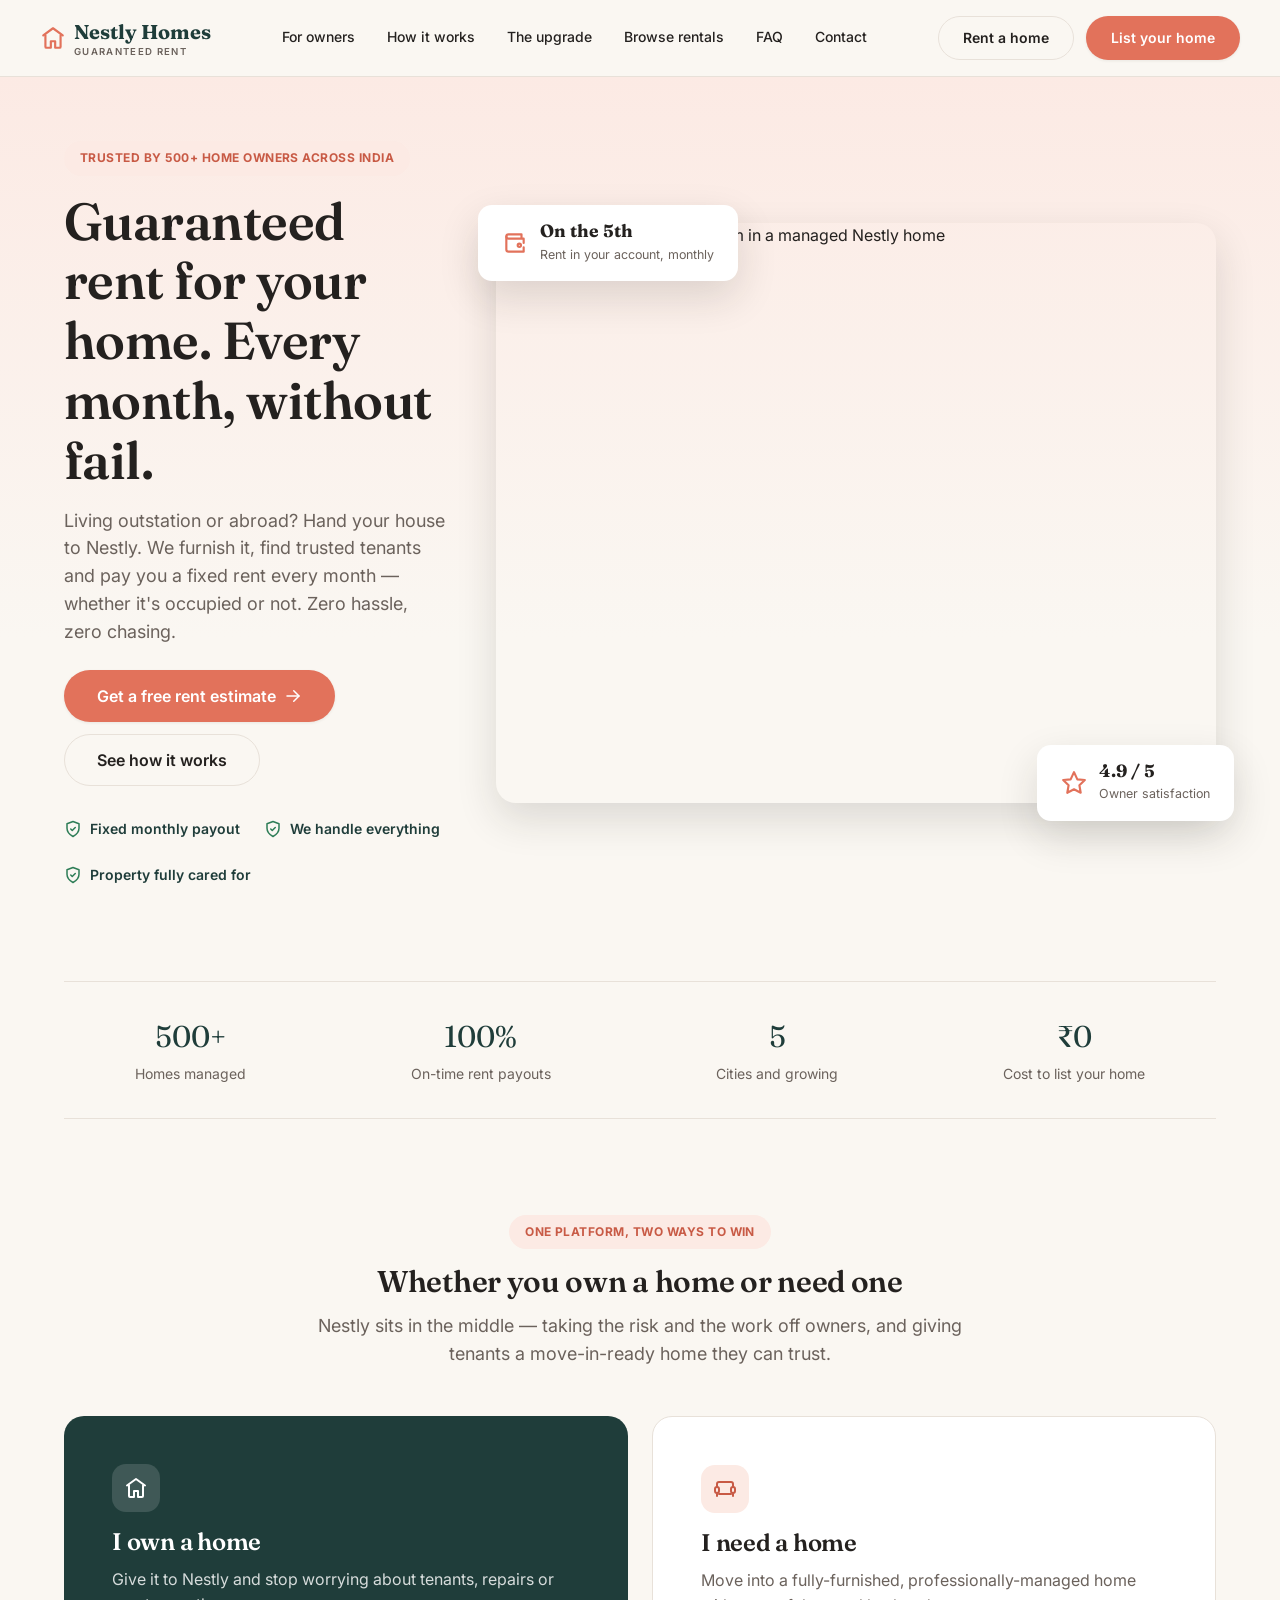
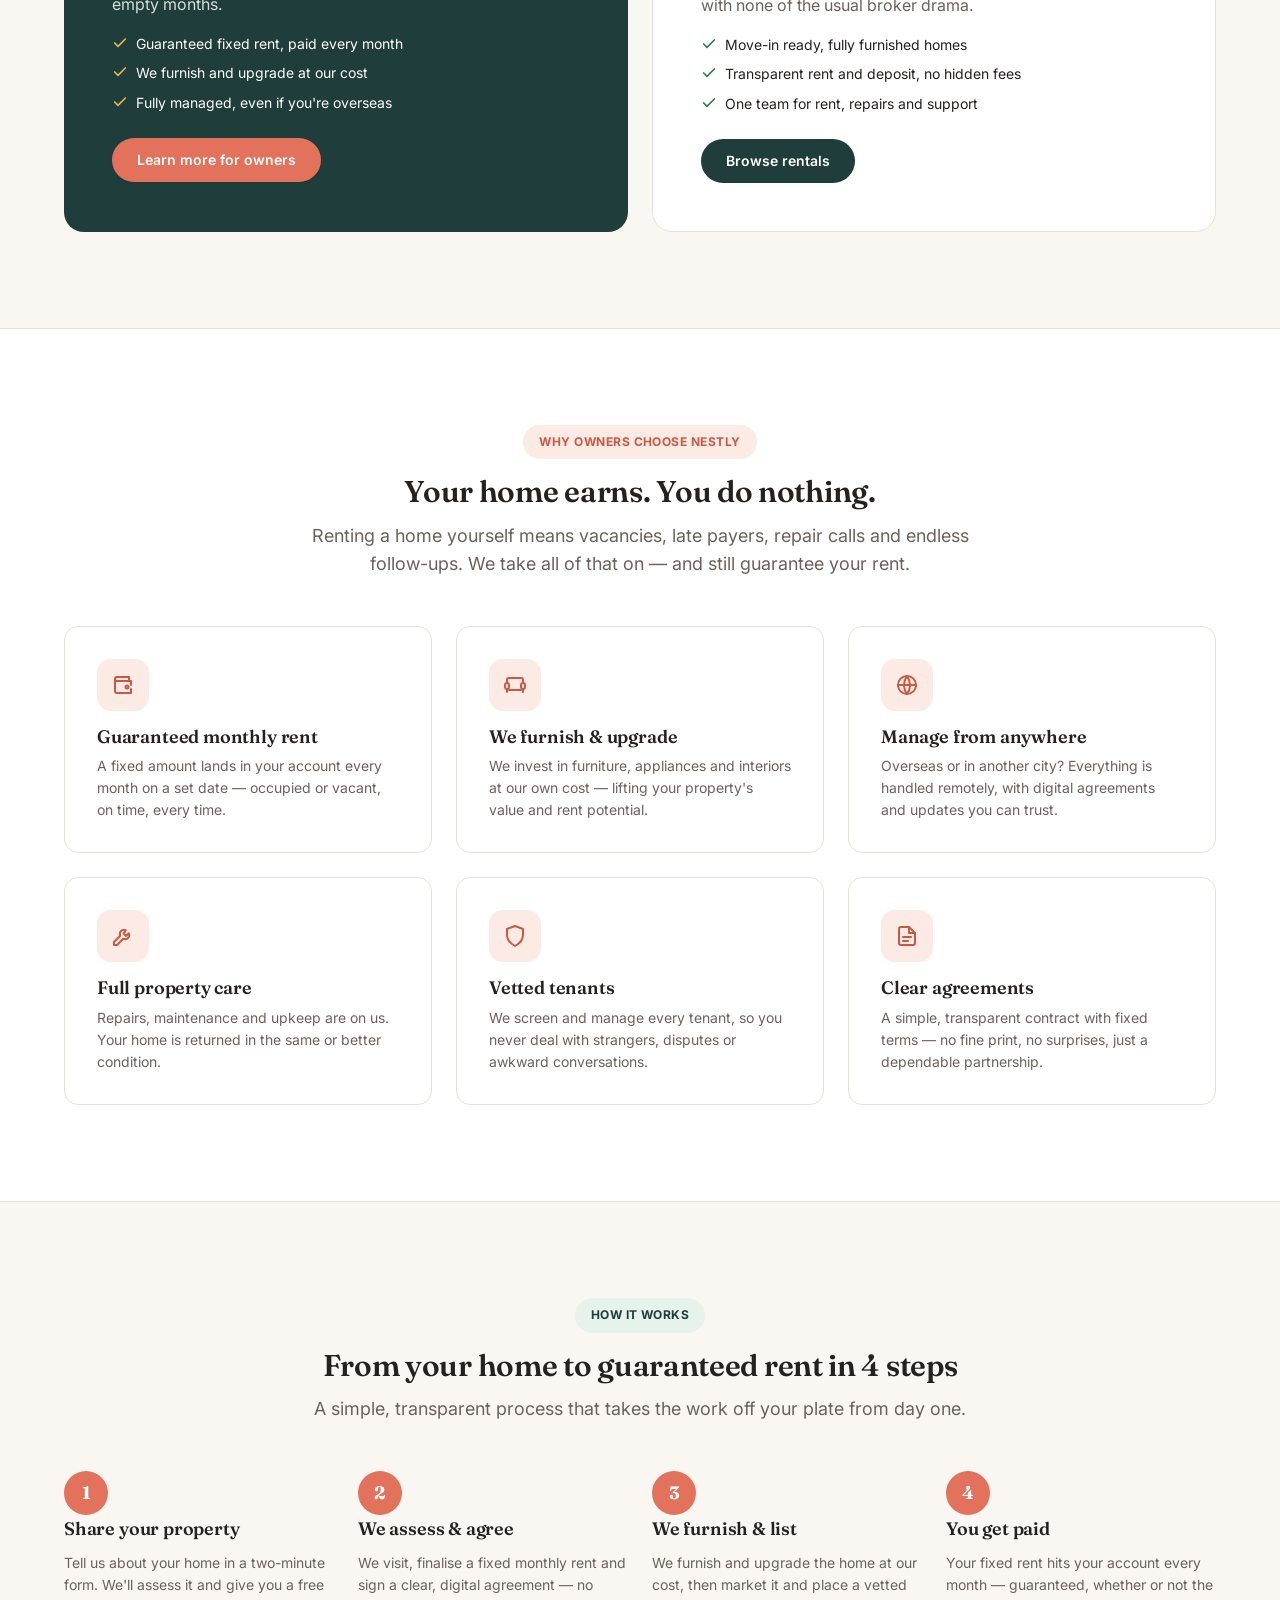
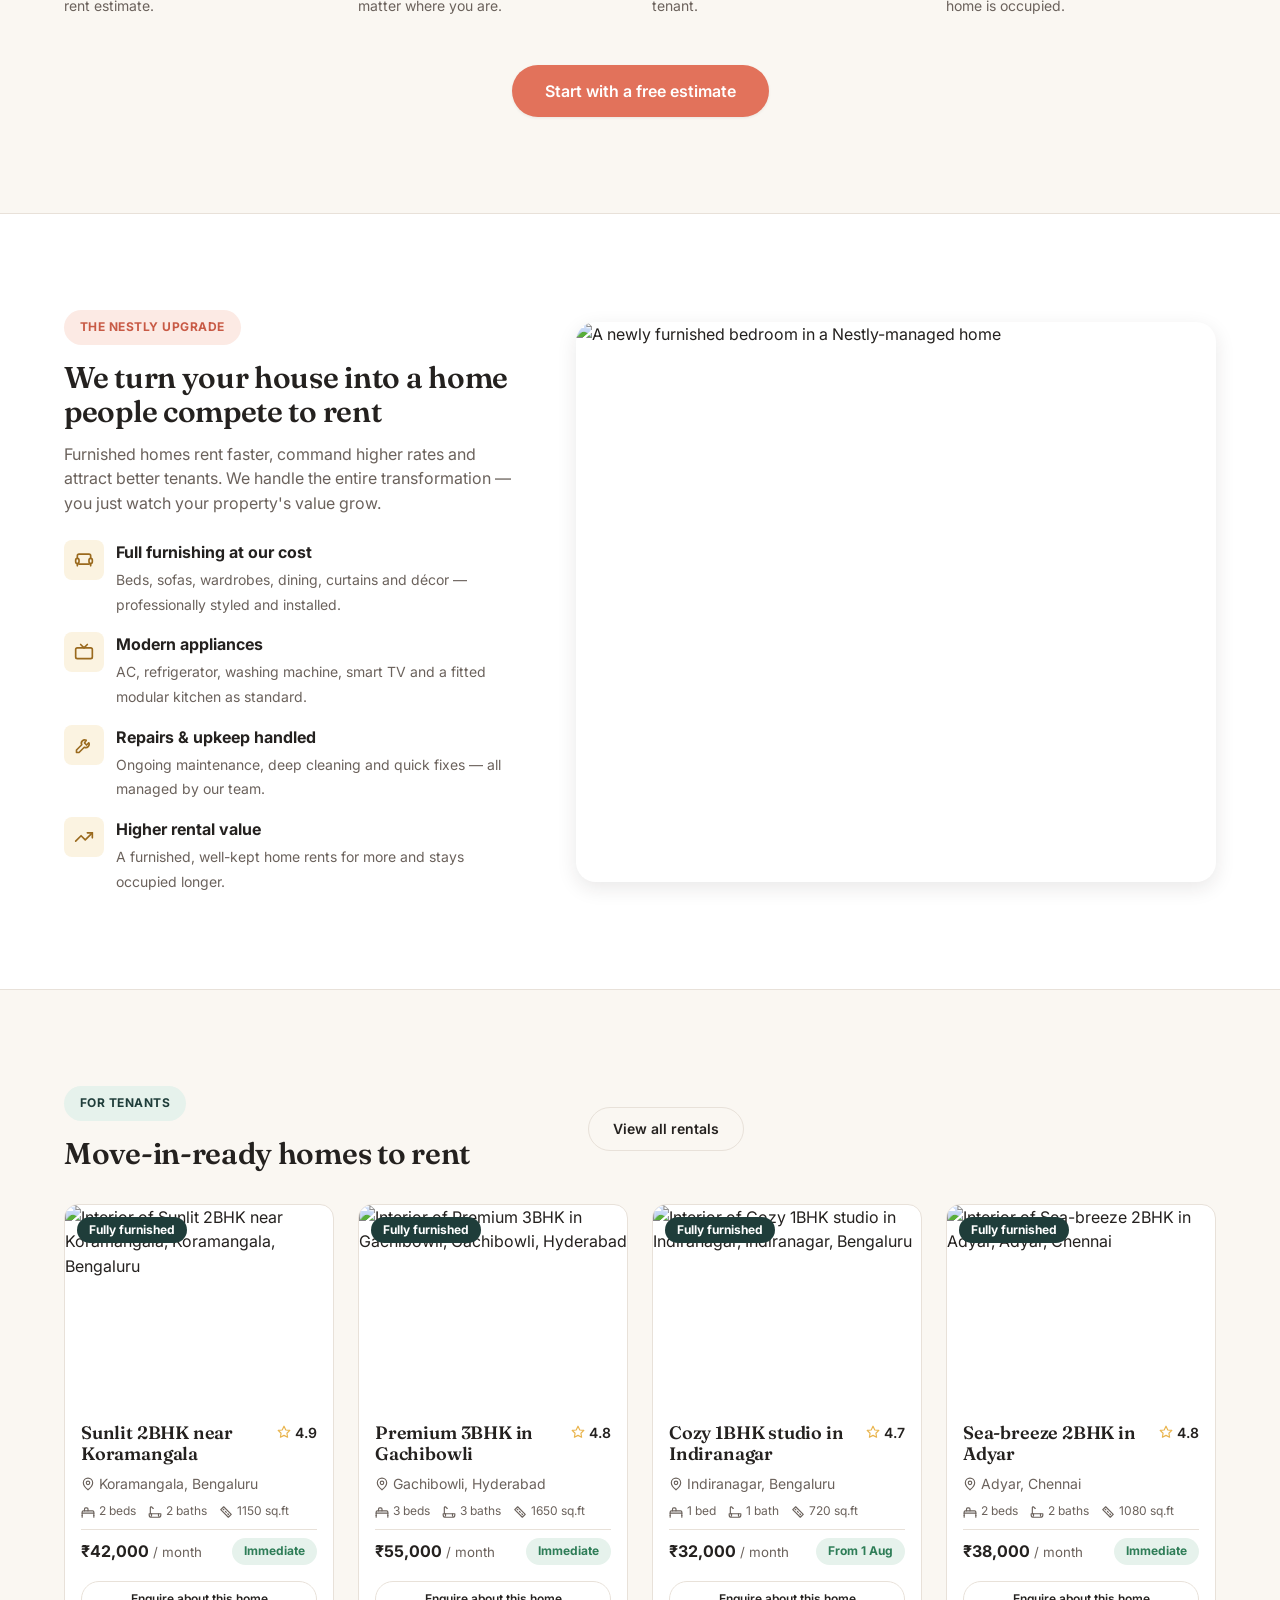
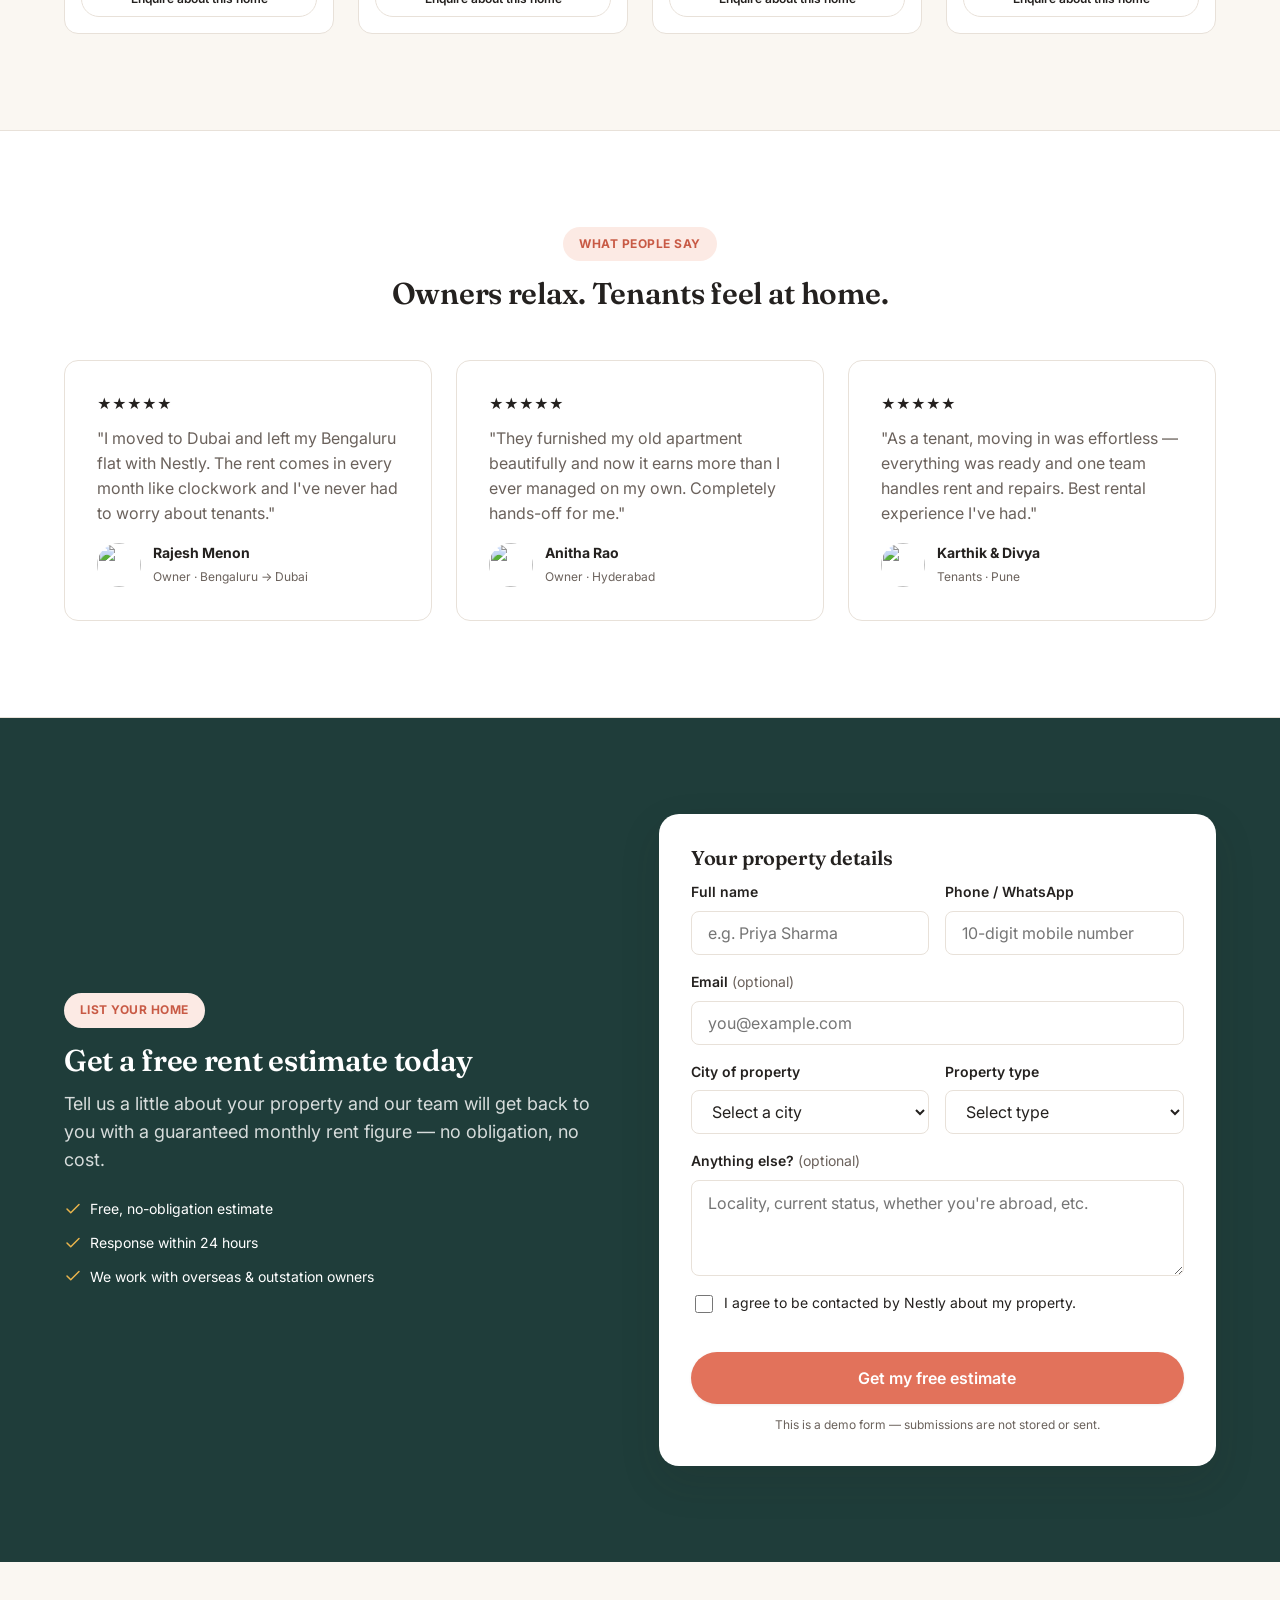
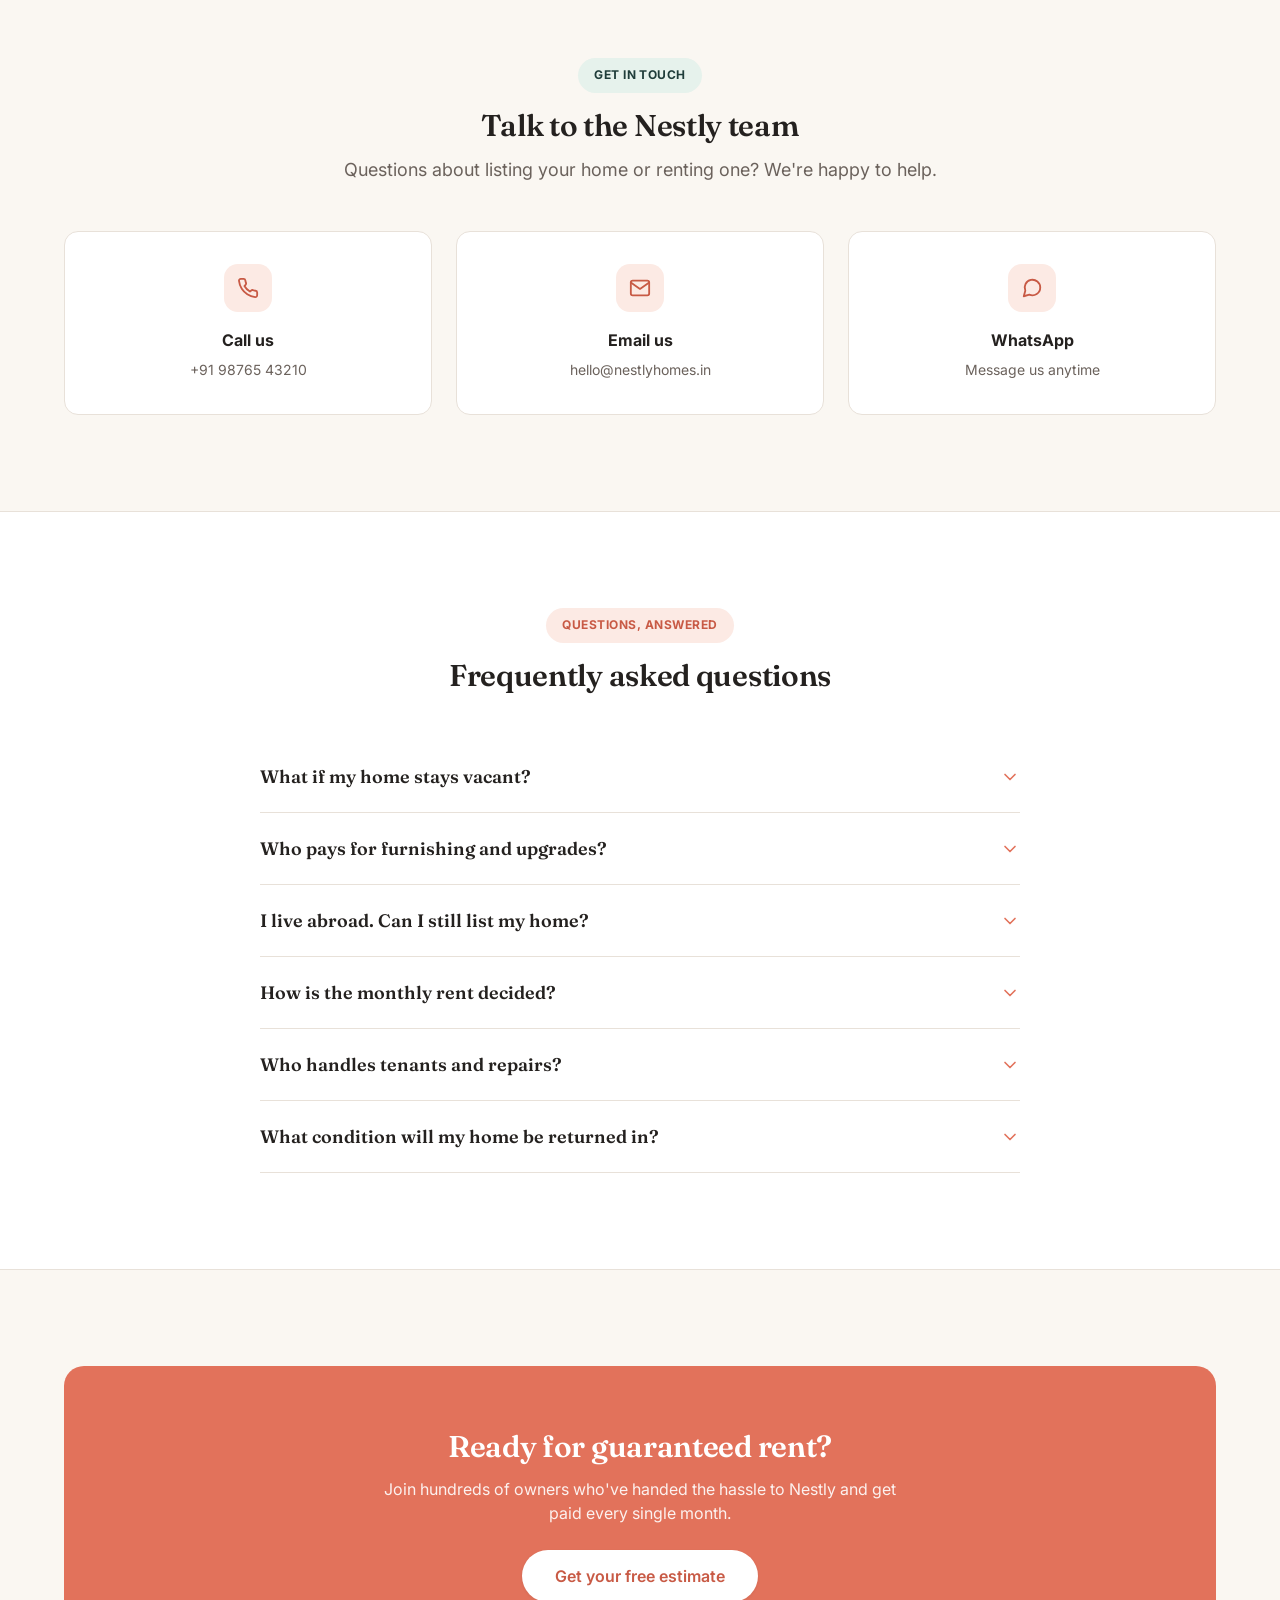
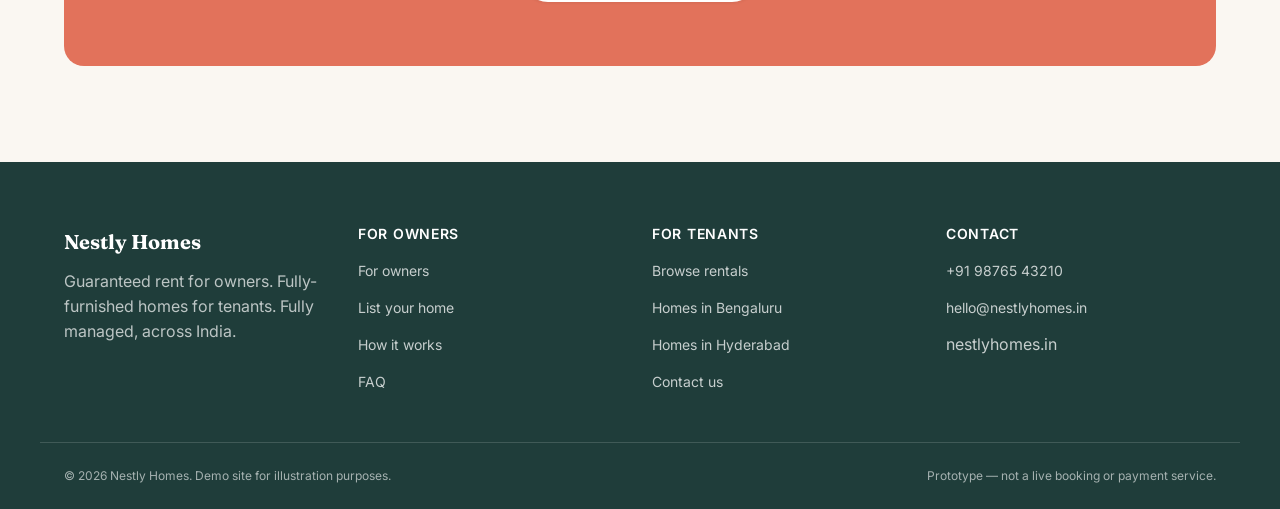
==== index.html @ 3b859e08 "Nestly Homes: owners landing, dedicated owner page, furnished rentals" ====
<!DOCTYPE html>
<html lang="en">
<head>
<meta charset="UTF-8">
<meta name="viewport" content="width=device-width, initial-scale=1.0">
<title>Nestly Homes — Guaranteed rent for your home, every month</title>
<meta name="description" content="Give your home to Nestly and receive guaranteed rent every month — even from abroad. We furnish, maintain and rent it to trusted tenants. Fully-managed home rentals across India.">
<link rel="preconnect" href="https://fonts.googleapis.com">
<link rel="preconnect" href="https://fonts.gstatic.com" crossorigin>
<link href="https://fonts.googleapis.com/css2?family=Fraunces:wght@500;600;700&family=Inter:wght@400;500;600;700&display=swap" rel="stylesheet">
<style>
/* ===========================================================
   Nestly Homes — Design System
   Managed home rentals: guaranteed rent for owners,
   fully-furnished homes for tenants.
   Fraunces (serif, warm/editorial) headings, Inter for UI.
=========================================================== */

:root {
  --color-primary: #E2725B;
  --color-primary-dark: #C85A45;
  --color-primary-light: #F4A98C;
  --color-primary-tint: #FCEAE4;
  --color-secondary: #1F3D3A;
  --color-secondary-light: #33605B;
  --color-accent: #E9B44C;
  --color-accent-tint: #FBF3E1;
  --color-bg: #FAF7F2;
  --color-surface: #FFFFFF;
  --color-text: #24211F;
  --color-text-muted: #6B625C;
  --color-border: #E8E1D9;
  --color-success: #2E7D57;
  --color-success-tint: #E6F2EC;
  --color-danger: #C1442E;
  --color-danger-tint: #FBEAE6;

  --font-heading: "Fraunces", Georgia, serif;
  --font-body: "Inter", -apple-system, BlinkMacSystemFont, "Segoe UI", sans-serif;
  --text-xs: 0.75rem;
  --text-sm: 0.875rem;
  --text-base: 1rem;
  --text-lg: 1.125rem;
  --text-xl: 1.25rem;
  --text-2xl: 1.5rem;
  --text-3xl: 1.875rem;
  --text-4xl: 2.5rem;
  --text-5xl: 3.25rem;

  --space-1: 4px;
  --space-2: 8px;
  --space-3: 12px;
  --space-4: 16px;
  --space-5: 24px;
  --space-6: 32px;
  --space-7: 48px;
  --space-8: 64px;
  --space-9: 96px;

  --radius-sm: 8px;
  --radius-md: 14px;
  --radius-lg: 20px;
  --radius-full: 999px;
  --shadow-sm: 0 1px 3px rgba(36, 33, 31, 0.08);
  --shadow-md: 0 6px 20px rgba(36, 33, 31, 0.10);
  --shadow-lg: 0 16px 40px rgba(36, 33, 31, 0.14);

  --ease: cubic-bezier(0.4, 0, 0.2, 1);
  --dur-fast: 150ms;
  --dur-base: 220ms;
}

@media (prefers-reduced-motion: reduce) {
  *, *::before, *::after {
    animation-duration: 0.001ms !important;
    animation-iteration-count: 1 !important;
    transition-duration: 0.001ms !important;
    scroll-behavior: auto !important;
  }
}

* { box-sizing: border-box; }
html { scroll-behavior: smooth; }
body {
  margin: 0;
  font-family: var(--font-body);
  font-size: var(--text-base);
  line-height: 1.55;
  color: var(--color-text);
  background: var(--color-bg);
  -webkit-font-smoothing: antialiased;
}
img { max-width: 100%; display: block; }
a { color: inherit; text-decoration: none; }
h1, h2, h3, h4 {
  font-family: var(--font-heading);
  font-weight: 600;
  line-height: 1.15;
  margin: 0 0 var(--space-3);
  color: var(--color-text);
  letter-spacing: -0.01em;
}
h1 { font-size: var(--text-5xl); }
h2 { font-size: var(--text-3xl); }
h3 { font-size: var(--text-2xl); }
p { margin: 0 0 var(--space-4); color: var(--color-text-muted); }

a:focus-visible, button:focus-visible, input:focus-visible,
select:focus-visible, textarea:focus-visible, [tabindex]:focus-visible {
  outline: 3px solid var(--color-primary);
  outline-offset: 2px;
  border-radius: var(--radius-sm);
}

.container { max-width: 1200px; margin: 0 auto; padding: 0 var(--space-5); }
.container-narrow { max-width: 760px; margin: 0 auto; padding: 0 var(--space-5); }

.skip-link {
  position: absolute; left: -9999px; top: 0;
  background: var(--color-secondary); color: #fff;
  padding: var(--space-2) var(--space-4); z-index: 100;
  border-radius: 0 0 var(--radius-sm) 0;
}
.skip-link:focus { left: 0; }

/* ---------- Navigation ---------- */
.site-header {
  position: sticky; top: 0; z-index: 50;
  background: rgba(250, 247, 242, 0.92);
  backdrop-filter: blur(8px);
  border-bottom: 1px solid var(--color-border);
}
.nav { display: flex; align-items: center; justify-content: space-between; padding: var(--space-4) 0; }
.brand {
  display: flex; align-items: center; gap: var(--space-2);
  font-family: var(--font-heading); font-size: var(--text-xl); font-weight: 700;
  color: var(--color-secondary);
}
.brand svg { color: var(--color-primary); }
.brand small { font-family: var(--font-body); font-size: 0.6rem; font-weight: 600; letter-spacing: 0.14em; text-transform: uppercase; color: var(--color-text-muted); display: block; margin-top: -2px; }
.nav-links { display: flex; gap: var(--space-6); list-style: none; margin: 0; padding: 0; }
.nav-links a {
  font-size: var(--text-sm); font-weight: 500; color: var(--color-text);
  padding: var(--space-2) 0; border-bottom: 2px solid transparent;
  transition: color var(--dur-base) var(--ease), border-color var(--dur-base) var(--ease);
  min-height: 44px; display: flex; align-items: center;
}
.nav-links a:hover, .nav-links a[aria-current="page"] { color: var(--color-primary-dark); border-color: var(--color-primary); }
.nav-actions { display: flex; align-items: center; gap: var(--space-3); }
.nav-toggle { display: none; background: none; border: 1px solid var(--color-border); border-radius: var(--radius-sm); padding: var(--space-2); min-width: 44px; min-height: 44px; align-items: center; justify-content: center; }

/* ---------- Buttons ---------- */
.btn {
  display: inline-flex; align-items: center; justify-content: center; gap: var(--space-2);
  font-family: var(--font-body); font-weight: 600; font-size: var(--text-sm);
  min-height: 44px; padding: 0 var(--space-5);
  border-radius: var(--radius-full); border: 1px solid transparent; cursor: pointer;
  transition: transform var(--dur-fast) var(--ease), background var(--dur-base) var(--ease), box-shadow var(--dur-base) var(--ease), border-color var(--dur-base) var(--ease);
  white-space: nowrap;
}
.btn:active { transform: scale(0.98); }
.btn-primary { background: var(--color-primary); color: #fff; box-shadow: var(--shadow-sm); }
.btn-primary:hover { background: var(--color-primary-dark); box-shadow: var(--shadow-md); }
.btn-secondary { background: var(--color-secondary); color: #fff; }
.btn-secondary:hover { background: var(--color-secondary-light); }
.btn-outline { background: transparent; color: var(--color-text); border-color: var(--color-border); }
.btn-outline:hover { border-color: var(--color-primary); color: var(--color-primary-dark); }
.btn-ghost { background: transparent; color: var(--color-text); }
.btn-ghost:hover { background: var(--color-primary-tint); }
.btn-block { width: 100%; }
.btn-sm { min-height: 36px; padding: 0 var(--space-4); font-size: var(--text-xs); }
.btn-lg { min-height: 52px; padding: 0 var(--space-6); font-size: var(--text-base); }
.btn[disabled] { opacity: 0.5; cursor: not-allowed; }
.icon-btn {
  display: inline-flex; align-items: center; justify-content: center;
  min-width: 44px; min-height: 44px; border-radius: var(--radius-full);
  border: 1px solid var(--color-border); background: var(--color-surface); cursor: pointer;
  transition: border-color var(--dur-base) var(--ease), color var(--dur-base) var(--ease);
}
.icon-btn:hover { border-color: var(--color-primary); color: var(--color-primary-dark); }

/* ---------- Sections ---------- */
section { padding: var(--space-9) 0; }
.section-tight { padding: var(--space-7) 0; }
.section-surface { background: var(--color-surface); border-top: 1px solid var(--color-border); border-bottom: 1px solid var(--color-border); }
.eyebrow {
  display: inline-flex; align-items: center; gap: var(--space-2);
  font-size: var(--text-xs); font-weight: 700; letter-spacing: 0.04em; text-transform: uppercase;
  color: var(--color-primary-dark); background: var(--color-primary-tint);
  padding: var(--space-2) var(--space-4); border-radius: var(--radius-full); margin-bottom: var(--space-4);
}
.eyebrow.teal { color: var(--color-secondary); background: var(--color-success-tint); }
.section-head { max-width: 680px; margin: 0 0 var(--space-7); }
.section-head.center { margin-left: auto; margin-right: auto; text-align: center; }
.section-head p { font-size: var(--text-lg); }
.grid { display: grid; gap: var(--space-5); }
.grid-2 { grid-template-columns: repeat(2, 1fr); }
.grid-3 { grid-template-columns: repeat(3, 1fr); }
.grid-4 { grid-template-columns: repeat(4, 1fr); }
.flex-between { display: flex; align-items: center; justify-content: space-between; gap: var(--space-4); flex-wrap: wrap; }

/* ---------- Cards ---------- */
.card {
  background: var(--color-surface); border-radius: var(--radius-md);
  border: 1px solid var(--color-border); overflow: hidden;
  transition: box-shadow var(--dur-base) var(--ease), transform var(--dur-base) var(--ease);
}
.card:hover { box-shadow: var(--shadow-md); }

/* Value proposition card */
.value-card { padding: var(--space-6); height: 100%; }
.value-card .v-icon {
  width: 52px; height: 52px; border-radius: var(--radius-md);
  background: var(--color-primary-tint); color: var(--color-primary-dark);
  display: flex; align-items: center; justify-content: center; margin-bottom: var(--space-4);
}
.value-card h3 { font-size: var(--text-lg); margin-bottom: var(--space-2); }
.value-card p { margin: 0; font-size: var(--text-sm); }

/* Property card */
.property-card { display: flex; flex-direction: column; position: relative; }
.property-card__media { position: relative; aspect-ratio: 4 / 3; overflow: hidden; }
.property-card__media img { width: 100%; height: 100%; object-fit: cover; transition: transform 400ms var(--ease); }
.property-card:hover .property-card__media img { transform: scale(1.04); }
.property-card__badge {
  position: absolute; top: var(--space-3); left: var(--space-3);
  background: var(--color-surface); font-size: var(--text-xs); font-weight: 700;
  padding: var(--space-1) var(--space-3); border-radius: var(--radius-full); color: var(--color-secondary);
}
.property-card__badge.furnished { background: var(--color-secondary); color: #fff; }
.property-card__body { padding: var(--space-4); flex: 1; display: flex; flex-direction: column; gap: var(--space-2); }
.property-card__top { display: flex; justify-content: space-between; align-items: baseline; gap: var(--space-2); }
.property-card__title { font-family: var(--font-heading); font-size: var(--text-lg); font-weight: 600; margin: 0; }
.property-card__location { font-size: var(--text-sm); color: var(--color-text-muted); display: flex; align-items: center; gap: var(--space-1); margin: 0; }
.property-card__meta { display: flex; gap: var(--space-3); font-size: var(--text-xs); color: var(--color-text-muted); flex-wrap: wrap; }
.property-card__meta span { display: flex; align-items: center; gap: 4px; }
.property-card__footer { display: flex; justify-content: space-between; align-items: center; margin-top: auto; padding-top: var(--space-2); border-top: 1px solid var(--color-border); }
.property-card__price { font-weight: 700; color: var(--color-text); }
.property-card__price small { font-weight: 400; color: var(--color-text-muted); }
.rating { display: flex; align-items: center; gap: 4px; font-size: var(--text-sm); font-weight: 600; }
.rating svg { color: var(--color-accent); }

/* ---------- Badges ---------- */
.badge { display: inline-flex; align-items: center; gap: 4px; font-size: var(--text-xs); font-weight: 700; padding: var(--space-1) var(--space-3); border-radius: var(--radius-full); }
.badge-success { background: var(--color-success-tint); color: var(--color-success); }
.badge-accent { background: var(--color-accent-tint); color: #9A6A1E; }
.badge-neutral { background: var(--color-bg); color: var(--color-text-muted); border: 1px solid var(--color-border); }

.chip {
  display: inline-flex; align-items: center; gap: var(--space-2);
  min-height: 44px; padding: 0 var(--space-4); border-radius: var(--radius-full);
  border: 1px solid var(--color-border); background: var(--color-surface);
  font-size: var(--text-sm); font-weight: 500; cursor: pointer;
  transition: border-color var(--dur-base) var(--ease), background var(--dur-base) var(--ease), color var(--dur-base) var(--ease);
}
.chip:hover { border-color: var(--color-primary); }
.chip[aria-pressed="true"] { background: var(--color-secondary); border-color: var(--color-secondary); color: #fff; }

/* ---------- Forms ---------- */
.field { display: flex; flex-direction: column; gap: var(--space-2); margin-bottom: var(--space-4); }
.field label { font-size: var(--text-sm); font-weight: 600; }
.field .hint { font-size: var(--text-xs); color: var(--color-text-muted); margin-top: -4px; }
.field .error-text { font-size: var(--text-xs); color: var(--color-danger); margin-top: -2px; display: none; }
.field.has-error .error-text { display: block; }
.field.has-error input, .field.has-error select, .field.has-error textarea { border-color: var(--color-danger); }
input[type="text"], input[type="email"], input[type="tel"], input[type="number"],
input[type="date"], input[type="password"], select, textarea {
  min-height: 44px; padding: 0 var(--space-4);
  border: 1px solid var(--color-border); border-radius: var(--radius-sm);
  font-family: var(--font-body); font-size: var(--text-base);
  background: var(--color-surface); color: var(--color-text); width: 100%;
}
textarea { padding: var(--space-3) var(--space-4); min-height: 96px; resize: vertical; }
input:focus, select:focus, textarea:focus { border-color: var(--color-primary); }
.checkbox-row { display: flex; align-items: flex-start; gap: var(--space-2); min-height: 44px; font-size: var(--text-sm); }
.checkbox-row input { width: 18px; height: 18px; min-height: auto; accent-color: var(--color-primary); margin-top: 3px; }
.field-row { display: grid; grid-template-columns: 1fr 1fr; gap: var(--space-4); }

/* ---------- Footer ---------- */
.site-footer { background: var(--color-secondary); color: rgba(255,255,255,0.85); padding: var(--space-8) 0 var(--space-5); }
.site-footer h4 { color: #fff; font-family: var(--font-body); font-size: var(--text-sm); text-transform: uppercase; letter-spacing: 0.05em; margin-bottom: var(--space-4); }
.site-footer a { color: rgba(255,255,255,0.75); font-size: var(--text-sm); transition: color var(--dur-base) var(--ease); }
.site-footer a:hover { color: #fff; }
.footer-links { list-style: none; padding: 0; margin: 0; display: flex; flex-direction: column; gap: var(--space-3); }
.footer-bottom { border-top: 1px solid rgba(255,255,255,0.15); margin-top: var(--space-7); padding-top: var(--space-5); display: flex; justify-content: space-between; flex-wrap: wrap; gap: var(--space-3); font-size: var(--text-xs); color: rgba(255,255,255,0.6); }

/* ---------- Utility ---------- */
.text-center { text-align: center; }
.text-muted { color: var(--color-text-muted); }
.mt-0 { margin-top: 0; }
.visually-hidden { position: absolute; width: 1px; height: 1px; padding: 0; margin: -1px; overflow: hidden; clip: rect(0,0,0,0); white-space: nowrap; border: 0; }

/* ---------- Responsive ---------- */
@media (max-width: 960px) {
  .grid-4 { grid-template-columns: repeat(2, 1fr); }
  .grid-3 { grid-template-columns: repeat(2, 1fr); }
}
@media (max-width: 720px) {
  h1 { font-size: var(--text-4xl); }
  .nav-links, .nav-actions .btn-outline { display: none; }
  .nav-toggle { display: inline-flex; }
  .grid-4, .grid-3, .grid-2 { grid-template-columns: 1fr; }
  .field-row { grid-template-columns: 1fr; }
  section { padding: var(--space-7) 0; }
}

/* Mobile nav drawer */
.mobile-nav { display: none; position: fixed; inset: 0; z-index: 60; background: rgba(36,33,31,0.4); }
.mobile-nav.open { display: block; }
.mobile-nav__panel {
  position: absolute; top: 0; right: 0; bottom: 0; width: min(320px, 84vw);
  background: var(--color-surface); padding: var(--space-5);
  display: flex; flex-direction: column; gap: var(--space-2); box-shadow: var(--shadow-lg);
}
.mobile-nav__panel a, .mobile-nav__panel button.mnav-link {
  min-height: 48px; display: flex; align-items: center;
  font-size: var(--text-base); font-weight: 600; border-bottom: 1px solid var(--color-border);
}

/* ===========================================================
   Page-specific composition
=========================================================== */

/* Hero */
.hero { padding: var(--space-8) 0 var(--space-9); background: linear-gradient(180deg, #FCEAE4 0%, var(--color-bg) 62%); }
.hero-grid { display: grid; grid-template-columns: 1.05fr 0.95fr; gap: var(--space-7); align-items: center; }
.hero-copy h1 { margin-bottom: var(--space-4); }
.hero-copy p.lead { font-size: var(--text-lg); max-width: 48ch; }
.hero-cta { display: flex; gap: var(--space-3); margin-top: var(--space-5); flex-wrap: wrap; }
.hero-assurance { display: flex; gap: var(--space-5); margin-top: var(--space-6); flex-wrap: wrap; }
.hero-assurance div { display: flex; align-items: center; gap: var(--space-2); font-size: var(--text-sm); font-weight: 600; color: var(--color-secondary); }
.hero-assurance svg { color: var(--color-success); flex-shrink: 0; }
.hero-media { position: relative; }
.hero-media > img { border-radius: var(--radius-lg); box-shadow: var(--shadow-lg); }
.hero-float {
  position: absolute; background: var(--color-surface); border-radius: var(--radius-md);
  box-shadow: var(--shadow-lg); padding: var(--space-4) var(--space-5); display: flex; align-items: center; gap: var(--space-3);
}
.hero-float.tl { top: -18px; left: -18px; }
.hero-float.br { bottom: -18px; right: -18px; }
.hero-float svg { color: var(--color-primary); flex-shrink: 0; }
.hero-float strong { font-family: var(--font-heading); font-size: 1.1rem; display: block; line-height: 1.1; }
.hero-float span { font-size: 0.78rem; color: var(--color-text-muted); }

/* Stats strip */
.stats-strip { display: flex; justify-content: space-around; text-align: center; padding: var(--space-6) 0; border-top: 1px solid var(--color-border); border-bottom: 1px solid var(--color-border); flex-wrap: wrap; gap: var(--space-5); }
.stats-strip .stat-num { font-family: var(--font-heading); font-size: var(--text-3xl); color: var(--color-secondary); display: block; }
.stats-strip .stat-label { font-size: var(--text-sm); color: var(--color-text-muted); }

/* Two-path split */
.path-grid { display: grid; grid-template-columns: 1fr 1fr; gap: var(--space-5); }
.path-card { padding: var(--space-7); border-radius: var(--radius-lg); position: relative; overflow: hidden; }
.path-card.owner { background: var(--color-secondary); color: #fff; }
.path-card.owner h3, .path-card.owner p { color: #fff; }
.path-card.owner p { color: rgba(255,255,255,0.82); }
.path-card.tenant { background: var(--color-surface); border: 1px solid var(--color-border); }
.path-card .p-icon { width: 48px; height: 48px; border-radius: var(--radius-md); display: flex; align-items: center; justify-content: center; margin-bottom: var(--space-4); }
.path-card.owner .p-icon { background: rgba(255,255,255,0.14); color: #fff; }
.path-card.tenant .p-icon { background: var(--color-primary-tint); color: var(--color-primary-dark); }
.path-card h3 { font-size: var(--text-2xl); }
.path-list { list-style: none; padding: 0; margin: 0 0 var(--space-5); display: flex; flex-direction: column; gap: var(--space-2); }
.path-list li { display: flex; align-items: flex-start; gap: var(--space-2); font-size: var(--text-sm); }
.path-card.owner .path-list svg { color: var(--color-accent); }
.path-card.tenant .path-list svg { color: var(--color-success); }
.path-list svg { flex-shrink: 0; margin-top: 2px; }

/* Steps (owner journey) */
.steps-grid { counter-reset: step; display: grid; grid-template-columns: repeat(4, 1fr); gap: var(--space-5); }
.step-card { position: relative; padding-top: var(--space-7); }
.step-card::before {
  counter-increment: step; content: counter(step);
  position: absolute; left: 0; top: 0; width: 44px; height: 44px; border-radius: 50%;
  background: var(--color-primary); color: #fff; display: flex; align-items: center; justify-content: center;
  font-family: var(--font-heading); font-weight: 700; font-size: var(--text-lg);
}
.step-card h3 { font-size: var(--text-lg); }
.step-card p { font-size: var(--text-sm); margin: 0; }

/* Furnishing upgrade / feature split */
.feature-split { display: grid; grid-template-columns: 1fr 1fr; gap: var(--space-8); align-items: center; }
.feature-split img { border-radius: var(--radius-lg); box-shadow: var(--shadow-md); }
.feature-list { list-style: none; padding: 0; margin: var(--space-5) 0 0; display: flex; flex-direction: column; gap: var(--space-4); }
.feature-list li { display: flex; gap: var(--space-3); align-items: flex-start; }
.feature-list .f-icon { width: 40px; height: 40px; border-radius: var(--radius-sm); background: var(--color-accent-tint); color: #9A6A1E; display: flex; align-items: center; justify-content: center; flex-shrink: 0; }
.feature-list strong { display: block; margin-bottom: 2px; }
.feature-list span { font-size: var(--text-sm); color: var(--color-text-muted); }

/* Testimonials */
.testimonial-card { padding: var(--space-6); }
.testimonial-card .rating { margin-bottom: var(--space-3); }
.testimonial-person { display: flex; align-items: center; gap: var(--space-3); margin-top: var(--space-4); }
.testimonial-person img { width: 44px; height: 44px; border-radius: 50%; object-fit: cover; }
.testimonial-person strong { font-size: var(--text-sm); display: block; }
.testimonial-person span { font-size: var(--text-xs); color: var(--color-text-muted); }

/* FAQ accordion */
.faq-list { max-width: 760px; margin: 0 auto; }
.faq-item { border-bottom: 1px solid var(--color-border); }
.faq-q {
  width: 100%; text-align: left; background: none; border: none; cursor: pointer;
  display: flex; justify-content: space-between; align-items: center; gap: var(--space-4);
  padding: var(--space-5) 0; font-family: var(--font-heading); font-size: var(--text-lg); font-weight: 600; color: var(--color-text);
}
.faq-q svg { flex-shrink: 0; transition: transform var(--dur-base) var(--ease); color: var(--color-primary); }
.faq-q[aria-expanded="true"] svg { transform: rotate(180deg); }
.faq-a { max-height: 0; overflow: hidden; transition: max-height var(--dur-base) var(--ease); }
.faq-a__inner { padding: 0 0 var(--space-5); color: var(--color-text-muted); }
.faq-item.open .faq-a { max-height: 320px; }

/* Lead form (owner) */
.lead-section { background: var(--color-secondary); color: #fff; }
.lead-grid { display: grid; grid-template-columns: 1fr 1.05fr; gap: var(--space-8); align-items: center; }
.lead-copy h2, .lead-copy p { color: #fff; }
.lead-copy p { color: rgba(255,255,255,0.82); font-size: var(--text-lg); }
.lead-trust { list-style: none; padding: 0; margin: var(--space-5) 0 0; display: flex; flex-direction: column; gap: var(--space-3); }
.lead-trust li { display: flex; align-items: center; gap: var(--space-2); font-size: var(--text-sm); }
.lead-trust svg { color: var(--color-accent); flex-shrink: 0; }
.lead-form-card { background: var(--color-surface); border-radius: var(--radius-lg); padding: var(--space-6); box-shadow: var(--shadow-lg); color: var(--color-text); }
.lead-form-card h3 { font-size: var(--text-xl); }
.form-success {
  display: none; text-align: center; padding: var(--space-6) var(--space-4);
}
.form-success.show { display: block; }
.form-success .s-icon { width: 64px; height: 64px; border-radius: 50%; background: var(--color-success-tint); color: var(--color-success); display: flex; align-items: center; justify-content: center; margin: 0 auto var(--space-4); }

/* Contact */
.contact-grid { display: grid; grid-template-columns: repeat(3, 1fr); gap: var(--space-5); }
.contact-card { padding: var(--space-6); text-align: center; }
.contact-card .c-icon { width: 48px; height: 48px; border-radius: var(--radius-md); background: var(--color-primary-tint); color: var(--color-primary-dark); display: flex; align-items: center; justify-content: center; margin: 0 auto var(--space-4); }
.contact-card strong { display: block; margin-bottom: var(--space-1); }
.contact-card a, .contact-card span { font-size: var(--text-sm); color: var(--color-text-muted); }

/* CTA banner */
.cta-banner { background: var(--color-primary); border-radius: var(--radius-lg); padding: var(--space-8); color: #fff; text-align: center; }
.cta-banner h2 { color: #fff; }
.cta-banner p { color: rgba(255,255,255,0.9); max-width: 54ch; margin: 0 auto var(--space-5); }
.cta-banner .btn-primary { background: #fff; color: var(--color-primary-dark); }
.cta-banner .btn-primary:hover { background: var(--color-bg); }

@media (max-width: 960px) {
  .hero-grid { grid-template-columns: 1fr; }
  .hero-media { display: none; }
  .path-grid { grid-template-columns: 1fr; }
  .steps-grid { grid-template-columns: repeat(2, 1fr); }
  .feature-split { grid-template-columns: 1fr; }
  .feature-split .feature-media { order: -1; }
  .lead-grid { grid-template-columns: 1fr; }
  .contact-grid { grid-template-columns: 1fr; }
}
@media (max-width: 720px) {
  .steps-grid { grid-template-columns: 1fr; }
  .stats-strip { gap: var(--space-6); }
}

/* ===========================================================
   Owners page
=========================================================== */

/* Page hero variant */
.owner-hero { padding: var(--space-8) 0 var(--space-8); background: linear-gradient(180deg, #FCEAE4 0%, var(--color-bg) 70%); }

/* Comparison table: DIY vs broker vs Nestly */
.compare-wrap { overflow-x: auto; border: 1px solid var(--color-border); border-radius: var(--radius-lg); background: var(--color-surface); }
.compare-table { width: 100%; border-collapse: collapse; min-width: 640px; }
.compare-table th, .compare-table td { padding: var(--space-4) var(--space-5); text-align: left; border-bottom: 1px solid var(--color-border); }
.compare-table thead th { font-family: var(--font-body); font-size: var(--text-sm); font-weight: 700; color: var(--color-text-muted); background: var(--color-bg); }
.compare-table thead th.col-nestly { color: #fff; background: var(--color-secondary); border-top-right-radius: var(--radius-lg); }
.compare-table tbody th { font-weight: 600; font-family: var(--font-body); font-size: var(--text-sm); color: var(--color-text); width: 34%; }
.compare-table td { font-size: var(--text-sm); color: var(--color-text-muted); }
.compare-table td.col-nestly { background: rgba(31, 61, 58, 0.05); color: var(--color-text); font-weight: 600; }
.compare-table tbody tr:last-child th, .compare-table tbody tr:last-child td { border-bottom: none; }
.cmp-yes { color: var(--color-success); display: inline-flex; align-items: center; gap: 6px; font-weight: 600; }
.cmp-no { color: var(--color-danger); display: inline-flex; align-items: center; gap: 6px; }
.cmp-mid { color: #9A6A1E; display: inline-flex; align-items: center; gap: 6px; }

/* Numbered detailed steps (vertical) */
.owner-steps { counter-reset: ostep; max-width: 820px; margin: 0 auto; }
.owner-step { display: grid; grid-template-columns: 64px 1fr; gap: var(--space-5); padding: var(--space-5) 0; border-bottom: 1px solid var(--color-border); align-items: start; }
.owner-step:last-child { border-bottom: none; }
.owner-step .num { counter-increment: ostep; }
.owner-step .num span {
  width: 52px; height: 52px; border-radius: 50%; background: var(--color-primary); color: #fff;
  display: flex; align-items: center; justify-content: center; font-family: var(--font-heading); font-weight: 700; font-size: var(--text-xl);
}
.owner-step .num span::before { content: counter(ostep); }
.owner-step h3 { font-size: var(--text-xl); margin-bottom: var(--space-2); }
.owner-step p { margin: 0; }

/* Earnings / investment callout cards */
.invest-grid { display: grid; grid-template-columns: repeat(3, 1fr); gap: var(--space-5); }
.invest-card { padding: var(--space-6); text-align: center; }
.invest-card .big { font-family: var(--font-heading); font-size: var(--text-4xl); color: var(--color-secondary); display: block; margin-bottom: var(--space-2); }
.invest-card p { margin: 0; font-size: var(--text-sm); }

@media (max-width: 960px) {
  .invest-grid { grid-template-columns: 1fr; }
}
@media (max-width: 720px) {
  .owner-step { grid-template-columns: 44px 1fr; gap: var(--space-4); }
  .owner-step .num span { width: 40px; height: 40px; font-size: var(--text-base); }
}

/* Rentals page */
.rentals-header { padding: var(--space-6) 0 var(--space-4); border-bottom: 1px solid var(--color-border); }
.rentals-toolbar { display: flex; gap: var(--space-3); flex-wrap: wrap; align-items: center; margin-top: var(--space-4); }
.rentals-toolbar .field { margin-bottom: 0; flex: 1; min-width: 220px; }
.filter-chips { display: flex; flex-wrap: wrap; gap: var(--space-2); }
.results-bar { display: flex; justify-content: space-between; align-items: center; margin: var(--space-6) 0 var(--space-5); flex-wrap: wrap; gap: var(--space-3); }
.empty-state { text-align: center; padding: var(--space-9) var(--space-5); border: 1px dashed var(--color-border); border-radius: var(--radius-md); }

</style>
</head>
<body>
<a href="#main" class="skip-link">Skip to content</a>

<header class="site-header">
  <div class="container nav">
    <a href="index.html" class="brand">
      <svg width="26" height="26" viewBox="0 0 24 24" fill="none" stroke="currentColor" stroke-width="2" stroke-linecap="round" stroke-linejoin="round" aria-hidden="true"><path d="M3 9.5 12 3l9 6.5"/><path d="M5 9.5V20a1 1 0 0 0 1 1h4v-6h4v6h4a1 1 0 0 0 1-1V9.5"/></svg>
      <span>Nestly Homes<small>Guaranteed rent</small></span>
    </a>
    <ul class="nav-links">
      <li><a href="owners.html">For owners</a></li>
      <li><a href="#how">How it works</a></li>
      <li><a href="#furnishing">The upgrade</a></li>
      <li><a href="rentals.html">Browse rentals</a></li>
      <li><a href="#faq">FAQ</a></li>
      <li><a href="#contact">Contact</a></li>
    </ul>
    <div class="nav-actions">
      <a href="rentals.html" class="btn btn-outline">Rent a home</a>
      <a href="#list" class="btn btn-primary">List your home</a>
      <button class="nav-toggle" aria-label="Open menu" aria-expanded="false">
        <svg width="20" height="20" viewBox="0 0 24 24" fill="none" stroke="currentColor" stroke-width="2" stroke-linecap="round" stroke-linejoin="round" aria-hidden="true"><line x1="3" y1="6" x2="21" y2="6"/><line x1="3" y1="12" x2="21" y2="12"/><line x1="3" y1="18" x2="21" y2="18"/></svg>
      </button>
    </div>
  </div>
</header>

<nav class="mobile-nav" aria-label="Mobile">
  <div class="mobile-nav__panel">
    <div class="flex-between">
      <span class="brand">Nestly Homes</span>
      <button class="mobile-nav__close icon-btn" aria-label="Close menu">
        <svg width="18" height="18" viewBox="0 0 24 24" fill="none" stroke="currentColor" stroke-width="2" stroke-linecap="round" stroke-linejoin="round"><line x1="18" y1="6" x2="6" y2="18"/><line x1="6" y1="6" x2="18" y2="18"/></svg>
      </button>
    </div>
    <a href="owners.html">For owners</a>
    <a href="#how">How it works</a>
    <a href="#furnishing">The upgrade</a>
    <a href="rentals.html">Browse rentals</a>
    <a href="#faq">FAQ</a>
    <a href="#contact">Contact</a>
    <a href="#list" class="btn btn-primary btn-block" style="margin-top:12px;">List your home</a>
  </div>
</nav>

<main id="main">
  <!-- HERO -->
  <section class="hero">
    <div class="container hero-grid">
      <div class="hero-copy">
        <span class="eyebrow">Trusted by 500+ home owners across India</span>
        <h1>Guaranteed rent for your home. Every month, without fail.</h1>
        <p class="lead">Living outstation or abroad? Hand your house to Nestly. We furnish it, find trusted tenants and pay you a fixed rent every month — whether it's occupied or not. Zero hassle, zero chasing.</p>
        <div class="hero-cta">
          <a href="#list" class="btn btn-primary btn-lg">
            Get a free rent estimate
            <svg width="18" height="18" viewBox="0 0 24 24" fill="none" stroke="currentColor" stroke-width="2" stroke-linecap="round" stroke-linejoin="round" aria-hidden="true"><line x1="4" y1="12" x2="20" y2="12"/><polyline points="13 5 20 12 13 19"/></svg>
          </a>
          <a href="#how" class="btn btn-outline btn-lg">See how it works</a>
        </div>
        <div class="hero-assurance">
          <div><svg width="18" height="18" viewBox="0 0 24 24" fill="none" stroke="currentColor" stroke-width="2" stroke-linecap="round" stroke-linejoin="round"><path d="M12 2 4 5v6c0 5 3.5 8.5 8 11 4.5-2.5 8-6 8-11V5Z"/><polyline points="9 12 11 14 15 10"/></svg> Fixed monthly payout</div>
          <div><svg width="18" height="18" viewBox="0 0 24 24" fill="none" stroke="currentColor" stroke-width="2" stroke-linecap="round" stroke-linejoin="round"><path d="M12 2 4 5v6c0 5 3.5 8.5 8 11 4.5-2.5 8-6 8-11V5Z"/><polyline points="9 12 11 14 15 10"/></svg> We handle everything</div>
          <div><svg width="18" height="18" viewBox="0 0 24 24" fill="none" stroke="currentColor" stroke-width="2" stroke-linecap="round" stroke-linejoin="round"><path d="M12 2 4 5v6c0 5 3.5 8.5 8 11 4.5-2.5 8-6 8-11V5Z"/><polyline points="9 12 11 14 15 10"/></svg> Property fully cared for</div>
        </div>
      </div>
      <div class="hero-media">
        <img src="https://picsum.photos/seed/nh-hero/720/580" alt="A warmly furnished living room in a managed Nestly home" width="720" height="580">
        <div class="hero-float tl">
          <svg width="26" height="26" viewBox="0 0 24 24" fill="none" stroke="currentColor" stroke-width="2" stroke-linecap="round" stroke-linejoin="round" aria-hidden="true"><path d="M20 12V8H6a2 2 0 0 1 0-4h12v4"/><path d="M4 6v12a2 2 0 0 0 2 2h14v-4"/><circle cx="16" cy="14" r="1.5"/></svg>
          <div><strong>On the 5th</strong><span>Rent in your account, monthly</span></div>
        </div>
        <div class="hero-float br">
          <svg width="26" height="26" viewBox="0 0 24 24" fill="none" stroke="currentColor" stroke-width="2" stroke-linecap="round" stroke-linejoin="round" aria-hidden="true"><polygon points="12 2 15.09 8.63 22 9.27 17 14.14 18.18 21.02 12 17.77 5.82 21.02 7 14.14 2 9.27 8.91 8.63 12 2"/></svg>
          <div><strong>4.9 / 5</strong><span>Owner satisfaction</span></div>
        </div>
      </div>
    </div>
  </section>

  <!-- STATS -->
  <div class="container">
    <div class="stats-strip">
      <div><span class="stat-num">500+</span><span class="stat-label">Homes managed</span></div>
      <div><span class="stat-num">100%</span><span class="stat-label">On-time rent payouts</span></div>
      <div><span class="stat-num">5</span><span class="stat-label">Cities and growing</span></div>
      <div><span class="stat-num">₹0</span><span class="stat-label">Cost to list your home</span></div>
    </div>
  </div>

  <!-- TWO PATHS -->
  <section id="owners">
    <div class="container">
      <div class="section-head center">
        <span class="eyebrow">One platform, two ways to win</span>
        <h2>Whether you own a home or need one</h2>
        <p>Nestly sits in the middle — taking the risk and the work off owners, and giving tenants a move-in-ready home they can trust.</p>
      </div>
      <div class="path-grid">
        <div class="path-card owner">
          <div class="p-icon"><svg width="24" height="24" viewBox="0 0 24 24" fill="none" stroke="currentColor" stroke-width="2" stroke-linecap="round" stroke-linejoin="round"><path d="M3 9.5 12 3l9 6.5"/><path d="M5 9.5V20a1 1 0 0 0 1 1h4v-6h4v6h4a1 1 0 0 0 1-1V9.5"/></svg></div>
          <h3>I own a home</h3>
          <p>Give it to Nestly and stop worrying about tenants, repairs or empty months.</p>
          <ul class="path-list">
            <li><svg width="16" height="16" viewBox="0 0 24 24" fill="none" stroke="currentColor" stroke-width="2.5" stroke-linecap="round" stroke-linejoin="round"><polyline points="20 6 9 17 4 12"/></svg> Guaranteed fixed rent, paid every month</li>
            <li><svg width="16" height="16" viewBox="0 0 24 24" fill="none" stroke="currentColor" stroke-width="2.5" stroke-linecap="round" stroke-linejoin="round"><polyline points="20 6 9 17 4 12"/></svg> We furnish and upgrade at our cost</li>
            <li><svg width="16" height="16" viewBox="0 0 24 24" fill="none" stroke="currentColor" stroke-width="2.5" stroke-linecap="round" stroke-linejoin="round"><polyline points="20 6 9 17 4 12"/></svg> Fully managed, even if you're overseas</li>
          </ul>
          <a href="owners.html" class="btn btn-primary">Learn more for owners</a>
        </div>
        <div class="path-card tenant">
          <div class="p-icon"><svg width="24" height="24" viewBox="0 0 24 24" fill="none" stroke="currentColor" stroke-width="2" stroke-linecap="round" stroke-linejoin="round"><path d="M4 10V7a2 2 0 0 1 2-2h12a2 2 0 0 1 2 2v3"/><rect x="2" y="10" width="4" height="6" rx="2"/><rect x="18" y="10" width="4" height="6" rx="2"/><path d="M6 17h12"/><path d="M4 17v2"/><path d="M20 17v2"/></svg></div>
          <h3>I need a home</h3>
          <p>Move into a fully-furnished, professionally-managed home with none of the usual broker drama.</p>
          <ul class="path-list">
            <li><svg width="16" height="16" viewBox="0 0 24 24" fill="none" stroke="currentColor" stroke-width="2.5" stroke-linecap="round" stroke-linejoin="round"><polyline points="20 6 9 17 4 12"/></svg> Move-in ready, fully furnished homes</li>
            <li><svg width="16" height="16" viewBox="0 0 24 24" fill="none" stroke="currentColor" stroke-width="2.5" stroke-linecap="round" stroke-linejoin="round"><polyline points="20 6 9 17 4 12"/></svg> Transparent rent and deposit, no hidden fees</li>
            <li><svg width="16" height="16" viewBox="0 0 24 24" fill="none" stroke="currentColor" stroke-width="2.5" stroke-linecap="round" stroke-linejoin="round"><polyline points="20 6 9 17 4 12"/></svg> One team for rent, repairs and support</li>
          </ul>
          <a href="rentals.html" class="btn btn-secondary">Browse rentals</a>
        </div>
      </div>
    </div>
  </section>

  <!-- WHY OWNERS -->
  <section class="section-surface" id="why">
    <div class="container">
      <div class="section-head center">
        <span class="eyebrow">Why owners choose Nestly</span>
        <h2>Your home earns. You do nothing.</h2>
        <p>Renting a home yourself means vacancies, late payers, repair calls and endless follow-ups. We take all of that on — and still guarantee your rent.</p>
      </div>
      <div class="grid grid-3">
        <div class="card value-card">
          <div class="v-icon"><svg width="24" height="24" viewBox="0 0 24 24" fill="none" stroke="currentColor" stroke-width="2" stroke-linecap="round" stroke-linejoin="round"><path d="M20 12V8H6a2 2 0 0 1 0-4h12v4"/><path d="M4 6v12a2 2 0 0 0 2 2h14v-4"/><circle cx="16" cy="14" r="1.5"/></svg></div>
          <h3>Guaranteed monthly rent</h3>
          <p>A fixed amount lands in your account every month on a set date — occupied or vacant, on time, every time.</p>
        </div>
        <div class="card value-card">
          <div class="v-icon"><svg width="24" height="24" viewBox="0 0 24 24" fill="none" stroke="currentColor" stroke-width="2" stroke-linecap="round" stroke-linejoin="round"><path d="M4 10V7a2 2 0 0 1 2-2h12a2 2 0 0 1 2 2v3"/><rect x="2" y="10" width="4" height="6" rx="2"/><rect x="18" y="10" width="4" height="6" rx="2"/><path d="M6 17h12"/><path d="M4 17v2"/><path d="M20 17v2"/></svg></div>
          <h3>We furnish &amp; upgrade</h3>
          <p>We invest in furniture, appliances and interiors at our own cost — lifting your property's value and rent potential.</p>
        </div>
        <div class="card value-card">
          <div class="v-icon"><svg width="24" height="24" viewBox="0 0 24 24" fill="none" stroke="currentColor" stroke-width="2" stroke-linecap="round" stroke-linejoin="round"><circle cx="12" cy="12" r="9"/><line x1="3" y1="12" x2="21" y2="12"/><path d="M12 3a15 15 0 0 1 0 18 15 15 0 0 1 0-18Z"/></svg></div>
          <h3>Manage from anywhere</h3>
          <p>Overseas or in another city? Everything is handled remotely, with digital agreements and updates you can trust.</p>
        </div>
        <div class="card value-card">
          <div class="v-icon"><svg width="24" height="24" viewBox="0 0 24 24" fill="none" stroke="currentColor" stroke-width="2" stroke-linecap="round" stroke-linejoin="round"><path d="M14.7 6.3a4 4 0 0 0-5.4 5.4L3 18v3h3l6.3-6.3a4 4 0 0 0 5.4-5.4l-2.7 2.7-2.4-2.4Z"/></svg></div>
          <h3>Full property care</h3>
          <p>Repairs, maintenance and upkeep are on us. Your home is returned in the same or better condition.</p>
        </div>
        <div class="card value-card">
          <div class="v-icon"><svg width="24" height="24" viewBox="0 0 24 24" fill="none" stroke="currentColor" stroke-width="2" stroke-linecap="round" stroke-linejoin="round"><path d="M12 2 4 5v6c0 5 3.5 8.5 8 11 4.5-2.5 8-6 8-11V5Z"/></svg></div>
          <h3>Vetted tenants</h3>
          <p>We screen and manage every tenant, so you never deal with strangers, disputes or awkward conversations.</p>
        </div>
        <div class="card value-card">
          <div class="v-icon"><svg width="24" height="24" viewBox="0 0 24 24" fill="none" stroke="currentColor" stroke-width="2" stroke-linecap="round" stroke-linejoin="round"><path d="M14 3H6a2 2 0 0 0-2 2v14a2 2 0 0 0 2 2h12a2 2 0 0 0 2-2V9Z"/><polyline points="14 3 14 9 20 9"/><line x1="8" y1="13" x2="16" y2="13"/><line x1="8" y1="17" x2="13" y2="17"/></svg></div>
          <h3>Clear agreements</h3>
          <p>A simple, transparent contract with fixed terms — no fine print, no surprises, just a dependable partnership.</p>
        </div>
      </div>
    </div>
  </section>

  <!-- HOW IT WORKS -->
  <section id="how">
    <div class="container">
      <div class="section-head center">
        <span class="eyebrow teal">How it works</span>
        <h2>From your home to guaranteed rent in 4 steps</h2>
        <p>A simple, transparent process that takes the work off your plate from day one.</p>
      </div>
      <div class="steps-grid">
        <div class="step-card">
          <h3>Share your property</h3>
          <p>Tell us about your home in a two-minute form. We'll assess it and give you a free rent estimate.</p>
        </div>
        <div class="step-card">
          <h3>We assess &amp; agree</h3>
          <p>We visit, finalise a fixed monthly rent and sign a clear, digital agreement — no matter where you are.</p>
        </div>
        <div class="step-card">
          <h3>We furnish &amp; list</h3>
          <p>We furnish and upgrade the home at our cost, then market it and place a vetted tenant.</p>
        </div>
        <div class="step-card">
          <h3>You get paid</h3>
          <p>Your fixed rent hits your account every month — guaranteed, whether or not the home is occupied.</p>
        </div>
      </div>
      <div class="text-center" style="margin-top:var(--space-7);">
        <a href="#list" class="btn btn-primary btn-lg">Start with a free estimate</a>
      </div>
    </div>
  </section>

  <!-- FURNISHING UPGRADE -->
  <section class="section-surface" id="furnishing">
    <div class="container feature-split">
      <div>
        <span class="eyebrow">The Nestly upgrade</span>
        <h2>We turn your house into a home people compete to rent</h2>
        <p>Furnished homes rent faster, command higher rates and attract better tenants. We handle the entire transformation — you just watch your property's value grow.</p>
        <ul class="feature-list">
          <li>
            <div class="f-icon"><svg width="20" height="20" viewBox="0 0 24 24" fill="none" stroke="currentColor" stroke-width="2" stroke-linecap="round" stroke-linejoin="round"><path d="M4 10V7a2 2 0 0 1 2-2h12a2 2 0 0 1 2 2v3"/><rect x="2" y="10" width="4" height="6" rx="2"/><rect x="18" y="10" width="4" height="6" rx="2"/><path d="M6 17h12"/><path d="M4 17v2"/><path d="M20 17v2"/></svg></div>
            <div><strong>Full furnishing at our cost</strong><span>Beds, sofas, wardrobes, dining, curtains and décor — professionally styled and installed.</span></div>
          </li>
          <li>
            <div class="f-icon"><svg width="20" height="20" viewBox="0 0 24 24" fill="none" stroke="currentColor" stroke-width="2" stroke-linecap="round" stroke-linejoin="round"><rect x="2" y="7" width="20" height="13" rx="2"/><polyline points="8 3 12 7 16 3"/></svg></div>
            <div><strong>Modern appliances</strong><span>AC, refrigerator, washing machine, smart TV and a fitted modular kitchen as standard.</span></div>
          </li>
          <li>
            <div class="f-icon"><svg width="20" height="20" viewBox="0 0 24 24" fill="none" stroke="currentColor" stroke-width="2" stroke-linecap="round" stroke-linejoin="round"><path d="M14.7 6.3a4 4 0 0 0-5.4 5.4L3 18v3h3l6.3-6.3a4 4 0 0 0 5.4-5.4l-2.7 2.7-2.4-2.4Z"/></svg></div>
            <div><strong>Repairs &amp; upkeep handled</strong><span>Ongoing maintenance, deep cleaning and quick fixes — all managed by our team.</span></div>
          </li>
          <li>
            <div class="f-icon"><svg width="20" height="20" viewBox="0 0 24 24" fill="none" stroke="currentColor" stroke-width="2" stroke-linecap="round" stroke-linejoin="round"><polyline points="22 7 13.5 15.5 8.5 10.5 2 17"/><polyline points="16 7 22 7 22 13"/></svg></div>
            <div><strong>Higher rental value</strong><span>A furnished, well-kept home rents for more and stays occupied longer.</span></div>
          </li>
        </ul>
      </div>
      <div class="feature-media">
        <img src="https://picsum.photos/seed/nh-furnish/640/560" alt="A newly furnished bedroom in a Nestly-managed home" width="640" height="560">
      </div>
    </div>
  </section>

  <!-- FOR TENANTS -->
  <section id="rentals-preview">
    <div class="container">
      <div class="flex-between section-head" style="margin-bottom:var(--space-6);">
        <div>
          <span class="eyebrow teal">For tenants</span>
          <h2 style="margin-bottom:0;">Move-in-ready homes to rent</h2>
        </div>
        <a href="rentals.html" class="btn btn-outline">View all rentals</a>
      </div>
      <div class="grid grid-4" id="featured-rentals"></div>
    </div>
  </section>

  <!-- TESTIMONIALS -->
  <section class="section-surface">
    <div class="container">
      <div class="section-head center">
        <span class="eyebrow">What people say</span>
        <h2>Owners relax. Tenants feel at home.</h2>
      </div>
      <div class="grid grid-3">
        <div class="card testimonial-card">
          <span class="rating">★★★★★</span>
          <p>"I moved to Dubai and left my Bengaluru flat with Nestly. The rent comes in every month like clockwork and I've never had to worry about tenants."</p>
          <div class="testimonial-person">
            <img src="https://picsum.photos/seed/nh-owner-1/88/88" alt="" width="44" height="44">
            <div><strong>Rajesh Menon</strong><span>Owner · Bengaluru → Dubai</span></div>
          </div>
        </div>
        <div class="card testimonial-card">
          <span class="rating">★★★★★</span>
          <p>"They furnished my old apartment beautifully and now it earns more than I ever managed on my own. Completely hands-off for me."</p>
          <div class="testimonial-person">
            <img src="https://picsum.photos/seed/nh-owner-2/88/88" alt="" width="44" height="44">
            <div><strong>Anitha Rao</strong><span>Owner · Hyderabad</span></div>
          </div>
        </div>
        <div class="card testimonial-card">
          <span class="rating">★★★★★</span>
          <p>"As a tenant, moving in was effortless — everything was ready and one team handles rent and repairs. Best rental experience I've had."</p>
          <div class="testimonial-person">
            <img src="https://picsum.photos/seed/nh-tenant-1/88/88" alt="" width="44" height="44">
            <div><strong>Karthik &amp; Divya</strong><span>Tenants · Pune</span></div>
          </div>
        </div>
      </div>
    </div>
  </section>

  <!-- LEAD FORM -->
  <section class="lead-section" id="list">
    <div class="container lead-grid">
      <div class="lead-copy">
        <span class="eyebrow">List your home</span>
        <h2>Get a free rent estimate today</h2>
        <p>Tell us a little about your property and our team will get back to you with a guaranteed monthly rent figure — no obligation, no cost.</p>
        <ul class="lead-trust">
          <li><svg width="18" height="18" viewBox="0 0 24 24" fill="none" stroke="currentColor" stroke-width="2" stroke-linecap="round" stroke-linejoin="round"><polyline points="20 6 9 17 4 12"/></svg> Free, no-obligation estimate</li>
          <li><svg width="18" height="18" viewBox="0 0 24 24" fill="none" stroke="currentColor" stroke-width="2" stroke-linecap="round" stroke-linejoin="round"><polyline points="20 6 9 17 4 12"/></svg> Response within 24 hours</li>
          <li><svg width="18" height="18" viewBox="0 0 24 24" fill="none" stroke="currentColor" stroke-width="2" stroke-linecap="round" stroke-linejoin="round"><polyline points="20 6 9 17 4 12"/></svg> We work with overseas &amp; outstation owners</li>
        </ul>
      </div>

      <div class="lead-form-card">
        <form id="lead-form" novalidate>
          <h3 class="mt-0">Your property details</h3>
          <div class="field-row">
            <div class="field">
              <label for="l-name">Full name</label>
              <input type="text" id="l-name" name="name" autocomplete="name" placeholder="e.g. Priya Sharma">
              <span class="error-text">Please enter your name.</span>
            </div>
            <div class="field">
              <label for="l-phone">Phone / WhatsApp</label>
              <input type="tel" id="l-phone" name="phone" autocomplete="tel" placeholder="10-digit mobile number">
              <span class="error-text">Enter a valid 10-digit number.</span>
            </div>
          </div>
          <div class="field">
            <label for="l-email">Email <span class="text-muted" style="font-weight:400;">(optional)</span></label>
            <input type="email" id="l-email" name="email" autocomplete="email" placeholder="you@example.com">
            <span class="error-text">Enter a valid email address.</span>
          </div>
          <div class="field-row">
            <div class="field">
              <label for="l-city">City of property</label>
              <select id="l-city" name="city">
                <option value="">Select a city</option>
              </select>
              <span class="error-text">Please choose a city.</span>
            </div>
            <div class="field">
              <label for="l-type">Property type</label>
              <select id="l-type" name="type">
                <option value="">Select type</option>
                <option>1 BHK</option>
                <option>2 BHK</option>
                <option>3 BHK</option>
                <option>4+ BHK / Villa</option>
              </select>
              <span class="error-text">Please choose a type.</span>
            </div>
          </div>
          <div class="field">
            <label for="l-note">Anything else? <span class="text-muted" style="font-weight:400;">(optional)</span></label>
            <textarea id="l-note" name="note" placeholder="Locality, current status, whether you're abroad, etc."></textarea>
          </div>
          <label class="checkbox-row" style="margin-bottom:var(--space-4);">
            <input type="checkbox" id="l-consent">
            <span>I agree to be contacted by Nestly about my property.</span>
          </label>
          <button type="submit" class="btn btn-primary btn-block btn-lg">Get my free estimate</button>
          <p class="text-muted" style="font-size:var(--text-xs); text-align:center; margin:var(--space-3) 0 0;">This is a demo form — submissions are not stored or sent.</p>
        </form>

        <div class="form-success" id="lead-success">
          <div class="s-icon"><svg width="32" height="32" viewBox="0 0 24 24" fill="none" stroke="currentColor" stroke-width="2" stroke-linecap="round" stroke-linejoin="round"><path d="M22 11.08V12a10 10 0 1 1-5.93-9.14"/><polyline points="22 4 12 14.01 9 11.01"/></svg></div>
          <h3>Thank you!</h3>
          <p id="lead-success-copy">We've received your details. Our team will be in touch within 24 hours with your free rent estimate.</p>
          <button type="button" class="btn btn-outline" onclick="nestlyResetLead()">Submit another property</button>
        </div>
      </div>
    </div>
  </section>

  <!-- CONTACT -->
  <section id="contact">
    <div class="container">
      <div class="section-head center">
        <span class="eyebrow teal">Get in touch</span>
        <h2>Talk to the Nestly team</h2>
        <p>Questions about listing your home or renting one? We're happy to help.</p>
      </div>
      <div class="contact-grid">
        <div class="card contact-card">
          <div class="c-icon"><svg width="22" height="22" viewBox="0 0 24 24" fill="none" stroke="currentColor" stroke-width="2" stroke-linecap="round" stroke-linejoin="round"><path d="M22 16.9v3a2 2 0 0 1-2.2 2 19.8 19.8 0 0 1-8.6-3 19.5 19.5 0 0 1-6-6 19.8 19.8 0 0 1-3-8.6A2 2 0 0 1 4.1 2h3a2 2 0 0 1 2 1.7c.1.9.4 1.8.7 2.7a2 2 0 0 1-.5 2.1L8.1 9.9a16 16 0 0 0 6 6l1.4-1.2a2 2 0 0 1 2.1-.4c.9.3 1.8.6 2.7.7A2 2 0 0 1 22 16.9Z"/></svg></div>
          <strong>Call us</strong>
          <a href="tel:+919876543210">+91 98765 43210</a>
        </div>
        <div class="card contact-card">
          <div class="c-icon"><svg width="22" height="22" viewBox="0 0 24 24" fill="none" stroke="currentColor" stroke-width="2" stroke-linecap="round" stroke-linejoin="round"><rect x="2" y="4" width="20" height="16" rx="2"/><path d="m2 6 10 7 10-7"/></svg></div>
          <strong>Email us</strong>
          <a href="mailto:hello@nestlyhomes.in">hello@nestlyhomes.in</a>
        </div>
        <div class="card contact-card">
          <div class="c-icon"><svg width="22" height="22" viewBox="0 0 24 24" fill="none" stroke="currentColor" stroke-width="2" stroke-linecap="round" stroke-linejoin="round"><path d="M21 11.5a8.5 8.5 0 0 1-11.9 7.8L3 21l1.7-6.1A8.5 8.5 0 1 1 21 11.5Z"/></svg></div>
          <strong>WhatsApp</strong>
          <span>Message us anytime</span>
        </div>
      </div>
    </div>
  </section>

  <!-- FAQ -->
  <section class="section-surface" id="faq">
    <div class="container">
      <div class="section-head center">
        <span class="eyebrow">Questions, answered</span>
        <h2>Frequently asked questions</h2>
      </div>
      <div class="faq-list">
        <div class="faq-item">
          <button class="faq-q" aria-expanded="false">What if my home stays vacant? <svg width="20" height="20" viewBox="0 0 24 24" fill="none" stroke="currentColor" stroke-width="2" stroke-linecap="round" stroke-linejoin="round"><polyline points="6 9 12 15 18 9"/></svg></button>
          <div class="faq-a"><div class="faq-a__inner">Your rent is guaranteed regardless of occupancy. Once our agreement begins, you receive the agreed fixed amount every month — even during gaps between tenants. Vacancy risk is entirely ours, not yours.</div></div>
        </div>
        <div class="faq-item">
          <button class="faq-q" aria-expanded="false">Who pays for furnishing and upgrades? <svg width="20" height="20" viewBox="0 0 24 24" fill="none" stroke="currentColor" stroke-width="2" stroke-linecap="round" stroke-linejoin="round"><polyline points="6 9 12 15 18 9"/></svg></button>
          <div class="faq-a"><div class="faq-a__inner">Nestly does. We invest in the furniture, appliances and interior upgrades at our own cost. You get a better-maintained, higher-value property without spending anything upfront.</div></div>
        </div>
        <div class="faq-item">
          <button class="faq-q" aria-expanded="false">I live abroad. Can I still list my home? <svg width="20" height="20" viewBox="0 0 24 24" fill="none" stroke="currentColor" stroke-width="2" stroke-linecap="round" stroke-linejoin="round"><polyline points="6 9 12 15 18 9"/></svg></button>
          <div class="faq-a"><div class="faq-a__inner">Absolutely — many of our owners are NRIs or live in other cities. The entire process, from agreement to monthly payouts, is handled remotely with digital paperwork and regular updates.</div></div>
        </div>
        <div class="faq-item">
          <button class="faq-q" aria-expanded="false">How is the monthly rent decided? <svg width="20" height="20" viewBox="0 0 24 24" fill="none" stroke="currentColor" stroke-width="2" stroke-linecap="round" stroke-linejoin="round"><polyline points="6 9 12 15 18 9"/></svg></button>
          <div class="faq-a"><div class="faq-a__inner">We assess your property's size, location, condition and local demand, then offer a fixed monthly rent. You'll get a free, no-obligation estimate before you commit to anything.</div></div>
        </div>
        <div class="faq-item">
          <button class="faq-q" aria-expanded="false">Who handles tenants and repairs? <svg width="20" height="20" viewBox="0 0 24 24" fill="none" stroke="currentColor" stroke-width="2" stroke-linecap="round" stroke-linejoin="round"><polyline points="6 9 12 15 18 9"/></svg></button>
          <div class="faq-a"><div class="faq-a__inner">We do — end to end. We find and screen tenants, sign their agreements, collect their rent, and manage all maintenance and repairs. You never deal with tenants directly.</div></div>
        </div>
        <div class="faq-item">
          <button class="faq-q" aria-expanded="false">What condition will my home be returned in? <svg width="20" height="20" viewBox="0 0 24 24" fill="none" stroke="currentColor" stroke-width="2" stroke-linecap="round" stroke-linejoin="round"><polyline points="6 9 12 15 18 9"/></svg></button>
          <div class="faq-a"><div class="faq-a__inner">In the same or better condition than we received it. Regular upkeep is part of our management, and any tenant-caused damage is our responsibility to resolve.</div></div>
        </div>
      </div>
    </div>
  </section>

  <!-- CTA -->
  <section>
    <div class="container">
      <div class="cta-banner">
        <h2>Ready for guaranteed rent?</h2>
        <p>Join hundreds of owners who've handed the hassle to Nestly and get paid every single month.</p>
        <a href="#list" class="btn btn-primary btn-lg">Get your free estimate</a>
      </div>
    </div>
  </section>
</main>

<footer class="site-footer">
  <div class="container grid grid-4">
    <div>
      <span class="brand" style="color:#fff;">Nestly Homes</span>
      <p style="color:rgba(255,255,255,0.7); margin-top:var(--space-3);">Guaranteed rent for owners. Fully-furnished homes for tenants. Fully managed, across India.</p>
    </div>
    <div>
      <h4>For owners</h4>
      <ul class="footer-links">
        <li><a href="owners.html">For owners</a></li>
        <li><a href="owners.html#list">List your home</a></li>
        <li><a href="owners.html#how">How it works</a></li>
        <li><a href="owners.html#faq">FAQ</a></li>
      </ul>
    </div>
    <div>
      <h4>For tenants</h4>
      <ul class="footer-links">
        <li><a href="rentals.html">Browse rentals</a></li>
        <li><a href="rentals.html?city=Bengaluru">Homes in Bengaluru</a></li>
        <li><a href="rentals.html?city=Hyderabad">Homes in Hyderabad</a></li>
        <li><a href="#contact">Contact us</a></li>
      </ul>
    </div>
    <div>
      <h4>Contact</h4>
      <ul class="footer-links">
        <li><a href="tel:+919876543210">+91 98765 43210</a></li>
        <li><a href="mailto:hello@nestlyhomes.in">hello@nestlyhomes.in</a></li>
        <li><span style="color:rgba(255,255,255,0.75);">nestlyhomes.in</span></li>
      </ul>
    </div>
  </div>
  <div class="container footer-bottom">
    <span>© 2026 Nestly Homes. Demo site for illustration purposes.</span>
    <span>Prototype — not a live booking or payment service.</span>
  </div>
</footer>

<script>
/* ===========================================================
   Nestly Homes — inline SVG icon set (outline, 24x24, no emoji)
=========================================================== */

const NESTLY_ICONS = {
  home: '<path d="M3 9.5 12 3l9 6.5"/><path d="M5 9.5V20a1 1 0 0 0 1 1h4v-6h4v6h4a1 1 0 0 0 1-1V9.5"/>',
  "map-pin": '<path d="M20 10c0 6-8 12-8 12s-8-6-8-12a8 8 0 0 1 16 0Z"/><circle cx="12" cy="10" r="3"/>',
  star: '<polygon points="12 2 15.09 8.63 22 9.27 17 14.14 18.18 21.02 12 17.77 5.82 21.02 7 14.14 2 9.27 8.91 8.63 12 2"/>',
  bed: '<path d="M2 18v-6a2 2 0 0 1 2-2h16a2 2 0 0 1 2 2v6"/><path d="M2 14h20"/><path d="M6 10V7a2 2 0 0 1 2-2h2a2 2 0 0 1 2 2v3"/><path d="M2 21v-3"/><path d="M22 21v-3"/>',
  bath: '<path d="M9 6 6.5 3.5a1.5 1.5 0 0 0-2.5 1V15"/><path d="M2 15h20v2a4 4 0 0 1-4 4H6a4 4 0 0 1-4-4Z"/><line x1="6" y1="15" x2="6" y2="19"/><line x1="18" y1="15" x2="18" y2="19"/>',
  users: '<path d="M17 21v-2a4 4 0 0 0-4-4H5a4 4 0 0 0-4 4v2"/><circle cx="9" cy="7" r="4"/><path d="M23 21v-2a4 4 0 0 0-3-3.87"/><path d="M16 3.13a4 4 0 0 1 0 7.75"/>',
  ruler: '<path d="M3 8 8 3l13 13-5 5Z"/><path d="M7 7l1.5 1.5"/><path d="M11 11l1.5 1.5"/><path d="M15 15l1.5 1.5"/>',
  check: '<polyline points="20 6 9 17 4 12"/>',
  "check-circle": '<path d="M22 11.08V12a10 10 0 1 1-5.93-9.14"/><polyline points="22 4 12 14.01 9 11.01"/>',
  shield: '<path d="M12 2 4 5v6c0 5 3.5 8.5 8 11 4.5-2.5 8-6 8-11V5Z"/>',
  "shield-check": '<path d="M12 2 4 5v6c0 5 3.5 8.5 8 11 4.5-2.5 8-6 8-11V5Z"/><polyline points="9 12 11 14 15 10"/>',
  wallet: '<path d="M20 12V8H6a2 2 0 0 1 0-4h12v4"/><path d="M4 6v12a2 2 0 0 0 2 2h14v-4"/><circle cx="16" cy="14" r="1.5"/>',
  "rupee": '<path d="M6 4h12"/><path d="M6 9h12"/><path d="M14 4c2.5 0 4 2 4 4.5S16.5 13 14 13H8l7 7"/>',
  calendar: '<rect x="3" y="4" width="18" height="18" rx="2"/><line x1="16" y1="2" x2="16" y2="6"/><line x1="8" y1="2" x2="8" y2="6"/><line x1="3" y1="10" x2="21" y2="10"/>',
  "trending-up": '<polyline points="22 7 13.5 15.5 8.5 10.5 2 17"/><polyline points="16 7 22 7 22 13"/>',
  globe: '<circle cx="12" cy="12" r="9"/><line x1="3" y1="12" x2="21" y2="12"/><path d="M12 3a15 15 0 0 1 0 18 15 15 0 0 1 0-18Z"/>',
  wrench: '<path d="M14.7 6.3a4 4 0 0 0-5.4 5.4L3 18v3h3l6.3-6.3a4 4 0 0 0 5.4-5.4l-2.7 2.7-2.4-2.4Z"/>',
  sofa: '<path d="M4 10V7a2 2 0 0 1 2-2h12a2 2 0 0 1 2 2v3"/><path d="M2 12a2 2 0 0 1 2 2v3h16v-3a2 2 0 0 1 2-2 2 2 0 0 0-2 2v-2"/><path d="M4 17v2"/><path d="M20 17v2"/><rect x="2" y="10" width="4" height="6" rx="2"/><rect x="18" y="10" width="4" height="6" rx="2"/><path d="M6 17h12"/>',
  "file-text": '<path d="M14 3H6a2 2 0 0 0-2 2v14a2 2 0 0 0 2 2h12a2 2 0 0 0 2-2V9Z"/><polyline points="14 3 14 9 20 9"/><line x1="8" y1="13" x2="16" y2="13"/><line x1="8" y1="17" x2="13" y2="17"/>',
  wifi: '<path d="M2 8.5a16 16 0 0 1 20 0"/><path d="M5 12a11.5 11.5 0 0 1 14 0"/><path d="M8.5 15.5a6.5 6.5 0 0 1 7 0"/><line x1="12" y1="19" x2="12" y2="19.01"/>',
  wind: '<path d="M3 8h11a3 3 0 1 0-3-3"/><path d="M3 16h15a3 3 0 1 1-3 3"/><path d="M3 12h18"/>',
  car: '<path d="M5 17h14l1.6-5.4A2 2 0 0 0 18.7 9H5.3a2 2 0 0 0-1.9 2.6Z"/><circle cx="7.5" cy="17" r="1.5"/><circle cx="16.5" cy="17" r="1.5"/>',
  zap: '<polygon points="13 2 3 14 12 14 11 22 21 10 12 10 13 2"/>',
  droplet: '<path d="M12 2s6 6 6 11a6 6 0 0 1-12 0c0-5 6-11 6-11Z"/>',
  tv: '<rect x="2" y="7" width="20" height="13" rx="2"/><polyline points="8 3 12 7 16 3"/>',
  utensils: '<path d="M4 3v7a2 2 0 0 0 2 2h0V3"/><path d="M6 3v18"/><path d="M18 3c-1.5 0-3 1.5-3 4v5h3"/><path d="M18 3v18"/>',
  dumbbell: '<path d="M6.5 6.5 3 3"/><path d="M17.5 17.5 21 21"/><path d="M9 15 15 9"/><rect x="4" y="12" width="4" height="4" rx="1" transform="rotate(-45 6 14)"/><rect x="16" y="8" width="4" height="4" rx="1" transform="rotate(-45 18 10)"/>',
  headset: '<path d="M4 14v-2a8 8 0 0 1 16 0v2"/><path d="M4 14a2 2 0 0 1 2 2v2a2 2 0 0 1-2 2 2 2 0 0 1-2-2v-2a2 2 0 0 1 2-2Z"/><path d="M20 14a2 2 0 0 1 2 2v2a2 2 0 0 1-2 2h-1a3 3 0 0 1-3 3h-2"/>',
  phone: '<path d="M22 16.9v3a2 2 0 0 1-2.2 2 19.8 19.8 0 0 1-8.6-3 19.5 19.5 0 0 1-6-6 19.8 19.8 0 0 1-3-8.6A2 2 0 0 1 4.1 2h3a2 2 0 0 1 2 1.7c.1.9.4 1.8.7 2.7a2 2 0 0 1-.5 2.1L8.1 9.9a16 16 0 0 0 6 6l1.4-1.2a2 2 0 0 1 2.1-.4c.9.3 1.8.6 2.7.7A2 2 0 0 1 22 16.9Z"/>',
  mail: '<rect x="2" y="4" width="20" height="16" rx="2"/><path d="m2 6 10 7 10-7"/>',
  "message-circle": '<path d="M21 11.5a8.5 8.5 0 0 1-11.9 7.8L3 21l1.7-6.1A8.5 8.5 0 1 1 21 11.5Z"/>',
  menu: '<line x1="3" y1="6" x2="21" y2="6"/><line x1="3" y1="12" x2="21" y2="12"/><line x1="3" y1="18" x2="21" y2="18"/>',
  x: '<line x1="18" y1="6" x2="6" y2="18"/><line x1="6" y1="6" x2="18" y2="18"/>',
  "chevron-down": '<polyline points="6 9 12 15 18 9"/>',
  "arrow-right": '<line x1="4" y1="12" x2="20" y2="12"/><polyline points="13 5 20 12 13 19"/>',
  clock: '<circle cx="12" cy="12" r="9"/><polyline points="12 7 12 12 15.5 14"/>',
  sparkles: '<path d="M12 3v4"/><path d="M12 17v4"/><path d="M3 12h4"/><path d="M17 12h4"/><path d="M5.6 5.6l2.8 2.8"/><path d="M15.6 15.6l2.8 2.8"/><path d="M18.4 5.6l-2.8 2.8"/><path d="M8.4 15.6l-2.8 2.8"/>',
  filter: '<polygon points="22 3 2 3 10 12.46 10 19 14 21 14 12.46 22 3"/>',
  "map": '<polygon points="1 6 8 3 16 6 23 3 23 18 16 21 8 18 1 21 1 6"/><line x1="8" y1="3" x2="8" y2="18"/><line x1="16" y1="6" x2="16" y2="21"/>'
};

function nestlyIcon(name, size, extraClass) {
  const body = NESTLY_ICONS[name] || NESTLY_ICONS.home;
  size = size || 20;
  const cls = extraClass ? ` class="${extraClass}"` : "";
  return `<svg${cls} width="${size}" height="${size}" viewBox="0 0 24 24" fill="none" stroke="currentColor" stroke-width="2" stroke-linecap="round" stroke-linejoin="round" aria-hidden="true" focusable="false">${body}</svg>`;
}

const NESTLY_AMENITY_ICON = {
  "Wi-Fi": "wifi",
  "Air conditioning": "wind",
  "Modular kitchen": "utensils",
  "Covered parking": "car",
  "Power backup": "zap",
  "24×7 water": "droplet",
  "Smart TV": "tv",
  "Washing machine": "wrench",
  "Gym access": "dumbbell",
  "Housekeeping": "sparkles",
  "Fully furnished": "sofa",
  "Balcony": "home",
  "Lift": "arrow-right",
  "Security": "shield"
};

</script>
<script>
/* ===========================================================
   Nestly Homes — sample data (mock, demo only)
   Indian context: rupee pricing, Indian cities.
   These are managed, fully-furnished homes we rent out to tenants.
=========================================================== */

const NESTLY_RENTALS = [
  {
    id: "n1",
    title: "Sunlit 2BHK near Koramangala",
    type: "2 BHK",
    city: "Bengaluru",
    area: "Koramangala",
    rent: 42000,
    deposit: 168000,
    rating: 4.9,
    reviews: 46,
    beds: 2, baths: 2, sqft: 1150,
    seed: "nh-blr-1",
    badge: "Fully furnished",
    available: "Immediate",
    description: "A bright, fully-furnished 2BHK in the heart of Koramangala, walking distance to cafes, co-working spaces and the metro. Managed end-to-end by Nestly.",
    amenities: ["Fully furnished", "Wi-Fi", "Air conditioning", "Modular kitchen", "Covered parking", "Power backup", "Smart TV", "Housekeeping"]
  },
  {
    id: "n2",
    title: "Premium 3BHK in Gachibowli",
    type: "3 BHK",
    city: "Hyderabad",
    area: "Gachibowli",
    rent: 55000,
    deposit: 220000,
    rating: 4.8,
    reviews: 33,
    beds: 3, baths: 3, sqft: 1650,
    seed: "nh-hyd-1",
    badge: "Fully furnished",
    available: "Immediate",
    description: "Spacious family home in a gated community close to the IT corridor, with clubhouse, gym and 24×7 security. Fresh interiors by Nestly.",
    amenities: ["Fully furnished", "Wi-Fi", "Air conditioning", "Modular kitchen", "Covered parking", "Power backup", "Gym access", "Security"]
  },
  {
    id: "n3",
    title: "Cozy 1BHK studio in Indiranagar",
    type: "1 BHK",
    city: "Bengaluru",
    area: "Indiranagar",
    rent: 32000,
    deposit: 128000,
    rating: 4.7,
    reviews: 58,
    beds: 1, baths: 1, sqft: 720,
    seed: "nh-blr-2",
    badge: "Fully furnished",
    available: "From 1 Aug",
    description: "A smartly designed 1BHK for young professionals, steps from Indiranagar's restaurants and pubs. Move-in ready with all essentials.",
    amenities: ["Fully furnished", "Wi-Fi", "Air conditioning", "Modular kitchen", "Smart TV", "Washing machine", "24×7 water"]
  },
  {
    id: "n4",
    title: "Sea-breeze 2BHK in Adyar",
    type: "2 BHK",
    city: "Chennai",
    area: "Adyar",
    rent: 38000,
    deposit: 152000,
    rating: 4.8,
    reviews: 29,
    beds: 2, baths: 2, sqft: 1080,
    seed: "nh-chn-1",
    badge: "Fully furnished",
    available: "Immediate",
    description: "Airy 2BHK a short drive from the beach, in a quiet, well-connected neighbourhood. Freshly furnished and professionally maintained.",
    amenities: ["Fully furnished", "Wi-Fi", "Air conditioning", "Modular kitchen", "Covered parking", "Balcony", "Housekeeping"]
  },
  {
    id: "n5",
    title: "Modern 3BHK in Baner",
    type: "3 BHK",
    city: "Pune",
    area: "Baner",
    rent: 46000,
    deposit: 184000,
    rating: 4.9,
    reviews: 21,
    beds: 3, baths: 2, sqft: 1450,
    seed: "nh-pnq-1",
    badge: "Fully furnished",
    available: "From 15 Aug",
    description: "Contemporary 3BHK close to the Mumbai-Bengaluru highway and Baner's tech parks, in a family-friendly society with amenities.",
    amenities: ["Fully furnished", "Wi-Fi", "Air conditioning", "Modular kitchen", "Covered parking", "Power backup", "Lift", "Gym access"]
  },
  {
    id: "n6",
    title: "Elegant 2BHK in Powai",
    type: "2 BHK",
    city: "Mumbai",
    area: "Powai",
    rent: 68000,
    deposit: 272000,
    rating: 4.7,
    reviews: 37,
    beds: 2, baths: 2, sqft: 980,
    seed: "nh-mum-1",
    badge: "Fully furnished",
    available: "Immediate",
    description: "Lake-facing 2BHK in a premium Powai tower with skyline views, minutes from Hiranandani. Turnkey furnished by Nestly.",
    amenities: ["Fully furnished", "Wi-Fi", "Air conditioning", "Modular kitchen", "Covered parking", "Power backup", "Security", "Balcony"]
  },
  {
    id: "n7",
    title: "Bright 1BHK in HSR Layout",
    type: "1 BHK",
    city: "Bengaluru",
    area: "HSR Layout",
    rent: 29000,
    deposit: 116000,
    rating: 4.6,
    reviews: 64,
    beds: 1, baths: 1, sqft: 680,
    seed: "nh-blr-3",
    badge: "Fully furnished",
    available: "Immediate",
    description: "Compact, well-lit 1BHK ideal for a working professional, in the startup hub of HSR Layout with everything you need within reach.",
    amenities: ["Fully furnished", "Wi-Fi", "Air conditioning", "Modular kitchen", "Smart TV", "24×7 water", "Housekeeping"]
  },
  {
    id: "n8",
    title: "Spacious 3BHK in Whitefield",
    type: "3 BHK",
    city: "Bengaluru",
    area: "Whitefield",
    rent: 51000,
    deposit: 204000,
    rating: 4.8,
    reviews: 26,
    beds: 3, baths: 3, sqft: 1720,
    seed: "nh-blr-4",
    badge: "Fully furnished",
    available: "From 1 Aug",
    description: "Large family 3BHK near ITPL and top schools, in a gated community with pool and clubhouse. Move-in ready interiors.",
    amenities: ["Fully furnished", "Wi-Fi", "Air conditioning", "Modular kitchen", "Covered parking", "Power backup", "Gym access", "Security"]
  }
];

const NESTLY_CITIES = ["Bengaluru", "Hyderabad", "Chennai", "Pune", "Mumbai"];

function nestlyImg(seed, w, h) {
  return `https://picsum.photos/seed/${seed}/${w}/${h}`;
}
function nestlyGetRental(id) {
  return NESTLY_RENTALS.find(p => p.id === id);
}
function nestlyRupee(n) {
  return "₹" + Number(n).toLocaleString("en-IN");
}

</script>
<script>
/* ===========================================================
   Nestly Homes — shared behavior
   nav drawer, rental card render, FAQ accordion, form validation
=========================================================== */

document.addEventListener("DOMContentLoaded", () => {
  initMobileNav();
  initFaq();
});

function initMobileNav() {
  const toggle = document.querySelector(".nav-toggle");
  const drawer = document.querySelector(".mobile-nav");
  if (!toggle || !drawer) return;
  const closeBtn = drawer.querySelector(".mobile-nav__close");

  const open = () => {
    drawer.classList.add("open");
    toggle.setAttribute("aria-expanded", "true");
    const first = drawer.querySelector("a, button");
    if (first) first.focus();
  };
  const close = () => {
    drawer.classList.remove("open");
    toggle.setAttribute("aria-expanded", "false");
    toggle.focus();
  };
  toggle.addEventListener("click", open);
  if (closeBtn) closeBtn.addEventListener("click", close);
  drawer.addEventListener("click", (e) => { if (e.target === drawer) close(); });
  document.addEventListener("keydown", (e) => {
    if (e.key === "Escape" && drawer.classList.contains("open")) close();
  });
}

function initFaq() {
  document.querySelectorAll(".faq-q").forEach(btn => {
    btn.addEventListener("click", () => {
      const item = btn.closest(".faq-item");
      const expanded = btn.getAttribute("aria-expanded") === "true";
      btn.setAttribute("aria-expanded", String(!expanded));
      item.classList.toggle("open", !expanded);
    });
  });
}

/**
 * Renders a furnished-rental card.
 */
function nestlyRenderRentalCard(p) {
  return `
    <article class="card property-card" data-id="${p.id}" data-type="${p.type}" data-city="${p.city}" data-rent="${p.rent}">
      <div class="property-card__media">
        <img src="${nestlyImg(p.seed, 480, 360)}" alt="Interior of ${p.title}, ${p.area}, ${p.city}" loading="lazy" width="480" height="360">
        <span class="property-card__badge furnished">${p.badge}</span>
      </div>
      <div class="property-card__body">
        <div class="property-card__top">
          <h3 class="property-card__title">${p.title}</h3>
          <span class="rating">${nestlyIcon("star", 14)} ${p.rating.toFixed(1)}</span>
        </div>
        <p class="property-card__location">${nestlyIcon("map-pin", 14)} ${p.area}, ${p.city}</p>
        <div class="property-card__meta">
          <span>${nestlyIcon("bed", 14)} ${p.beds} bed${p.beds > 1 ? "s" : ""}</span>
          <span>${nestlyIcon("bath", 14)} ${p.baths} bath${p.baths > 1 ? "s" : ""}</span>
          <span>${nestlyIcon("ruler", 14)} ${p.sqft} sq.ft</span>
        </div>
        <div class="property-card__footer">
          <span class="property-card__price">${nestlyRupee(p.rent)} <small>/ month</small></span>
          <span class="badge badge-success">${p.available}</span>
        </div>
        <button type="button" class="btn btn-outline btn-block btn-sm" style="margin-top:8px;" onclick="nestlyEnquire('${p.id}')">Enquire about this home</button>
      </div>
    </article>
  `;
}

function nestlyEnquire(id) {
  const p = nestlyGetRental(id);
  const name = p ? p.title : "this home";
  alert(`Thanks for your interest in "${name}"!\n\nThis is a demo — in the live site this would open an enquiry form or send your details to the Nestly team. Call +91 98765 43210 or email hello@nestlyhomes.in to book a viewing.`);
}

/* Generic required-field validator used by the owner lead form. */
function nestlySetFieldError(field, hasError) {
  field.classList.toggle("has-error", hasError);
}

</script>
<script>
  // Featured rentals
  document.getElementById('featured-rentals').innerHTML =
    NESTLY_RENTALS.slice(0, 4).map(nestlyRenderRentalCard).join('');

  // City options
  const citySelect = document.getElementById('l-city');
  NESTLY_CITIES.forEach(c => {
    const o = document.createElement('option');
    o.value = c; o.textContent = c;
    citySelect.appendChild(o);
  });
  const otherOpt = document.createElement('option');
  otherOpt.value = 'Other'; otherOpt.textContent = 'Other city';
  citySelect.appendChild(otherOpt);

  // Lead form validation
  const form = document.getElementById('lead-form');
  form.addEventListener('submit', (e) => {
    e.preventDefault();
    let valid = true;
    const checks = [
      ['l-name', v => v.trim().length >= 2],
      ['l-phone', v => /^[0-9]{10}$/.test(v.replace(/\D/g, '').slice(-10)) && v.replace(/\D/g,'').length >= 10],
      ['l-city', v => v !== ''],
      ['l-type', v => v !== '']
    ];
    checks.forEach(([id, test]) => {
      const el = document.getElementById(id);
      const ok = test(el.value);
      nestlySetFieldError(el.closest('.field'), !ok);
      if (!ok) valid = false;
    });
    // optional email, only validate if filled
    const email = document.getElementById('l-email');
    if (email.value.trim() && !/^[^@\s]+@[^@\s]+\.[^@\s]+$/.test(email.value.trim())) {
      nestlySetFieldError(email.closest('.field'), true); valid = false;
    } else {
      nestlySetFieldError(email.closest('.field'), false);
    }
    if (!document.getElementById('l-consent').checked) {
      alert('Please tick the consent box so we can contact you.');
      valid = false;
    }
    if (!valid) {
      const firstErr = form.querySelector('.field.has-error input, .field.has-error select');
      if (firstErr) firstErr.focus();
      return;
    }
    const name = document.getElementById('l-name').value.trim().split(' ')[0];
    document.getElementById('lead-success-copy').textContent =
      `Thanks ${name}! We've received your details and our team will be in touch within 24 hours with your free rent estimate.`;
    form.style.display = 'none';
    document.getElementById('lead-success').classList.add('show');
    document.getElementById('lead-success').scrollIntoView({ behavior: 'smooth', block: 'center' });
  });

  function nestlyResetLead() {
    form.reset();
    form.querySelectorAll('.field.has-error').forEach(f => f.classList.remove('has-error'));
    form.style.display = '';
    document.getElementById('lead-success').classList.remove('show');
    form.scrollIntoView({ behavior: 'smooth', block: 'center' });
  }
</script>
</body>
</html>
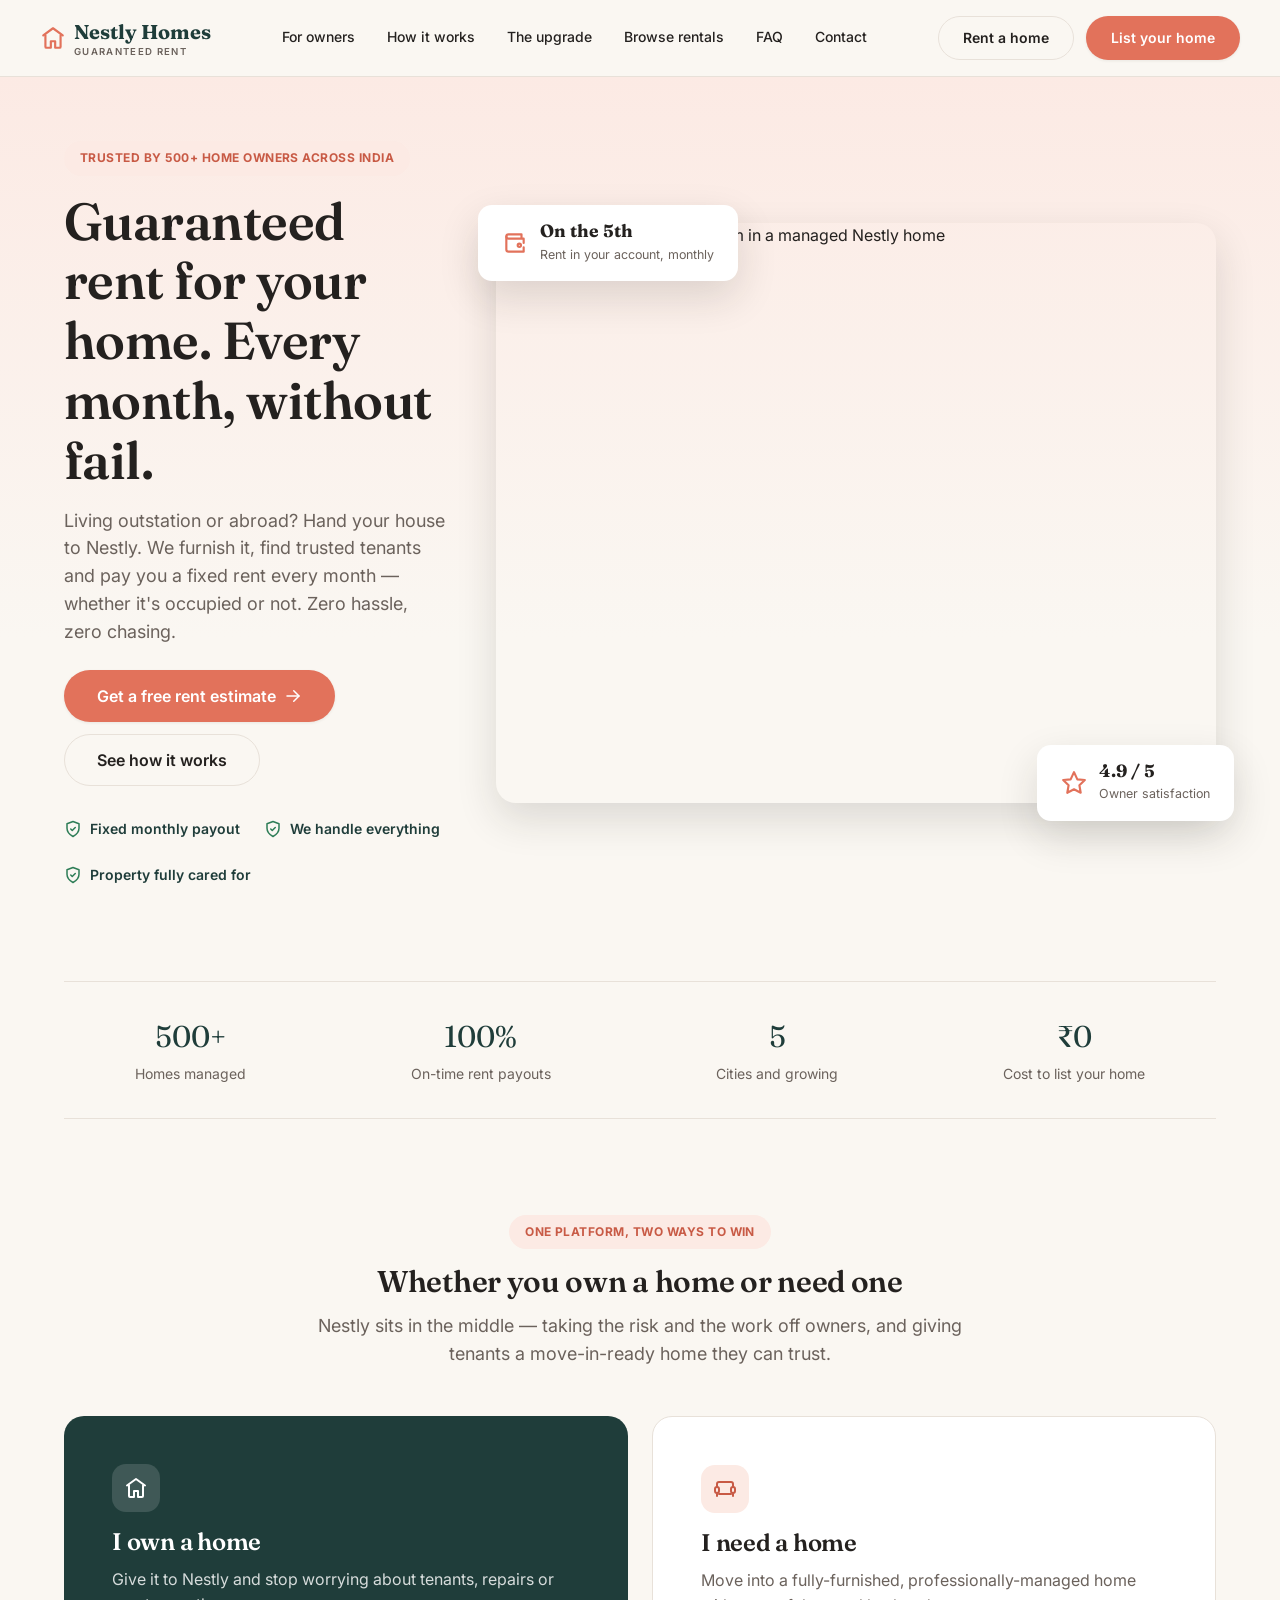
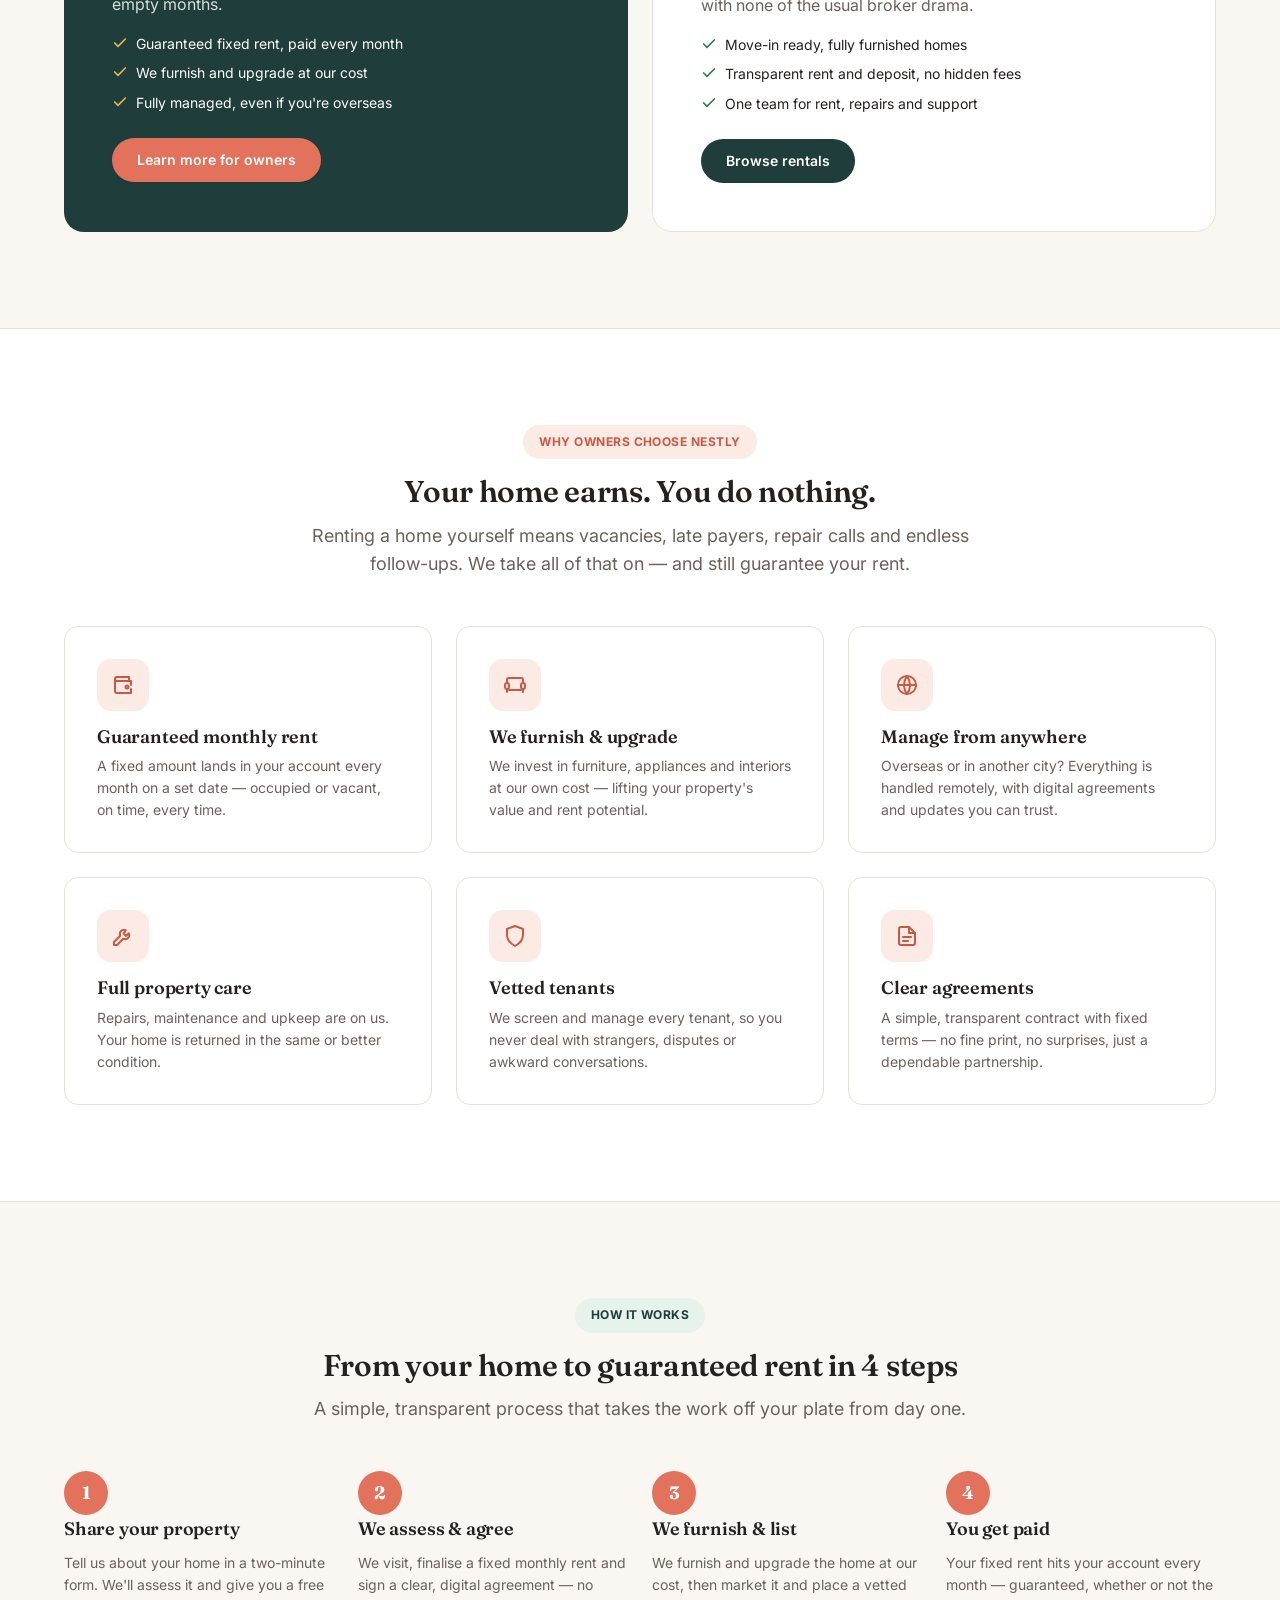
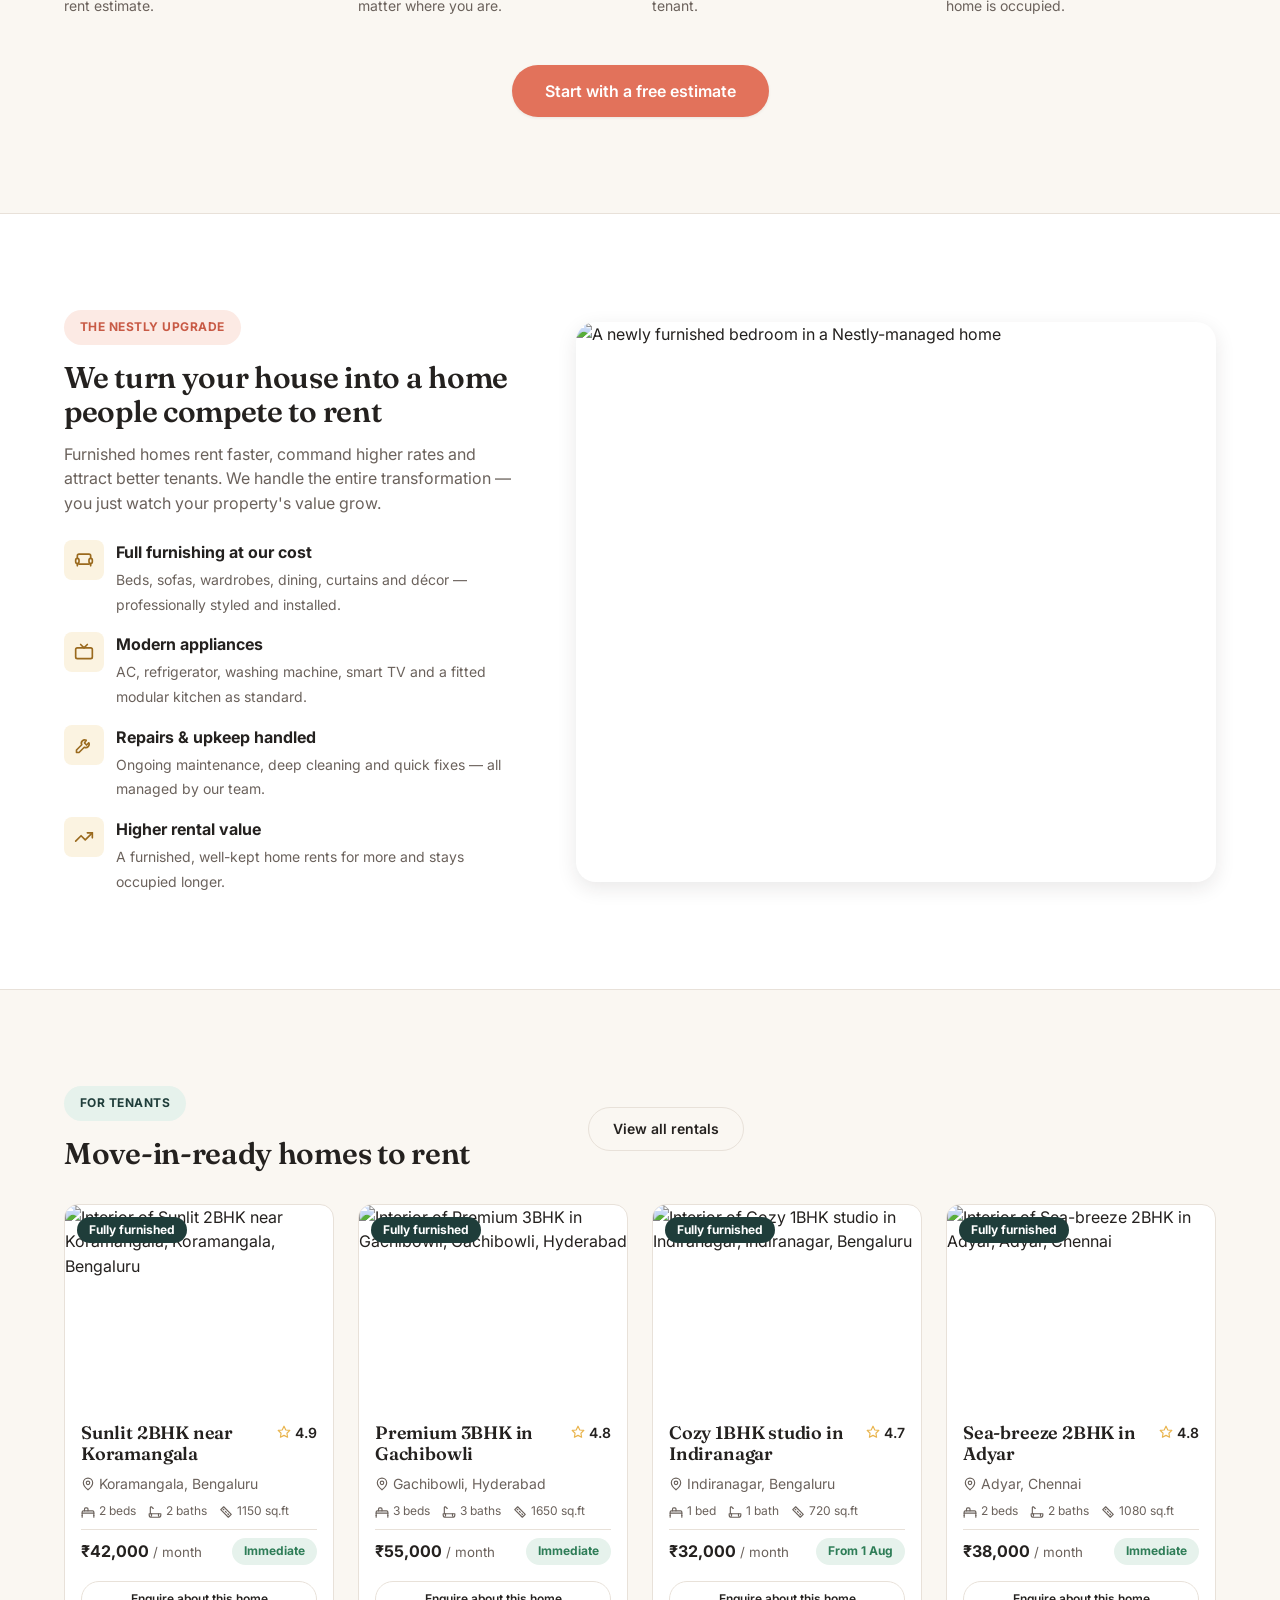
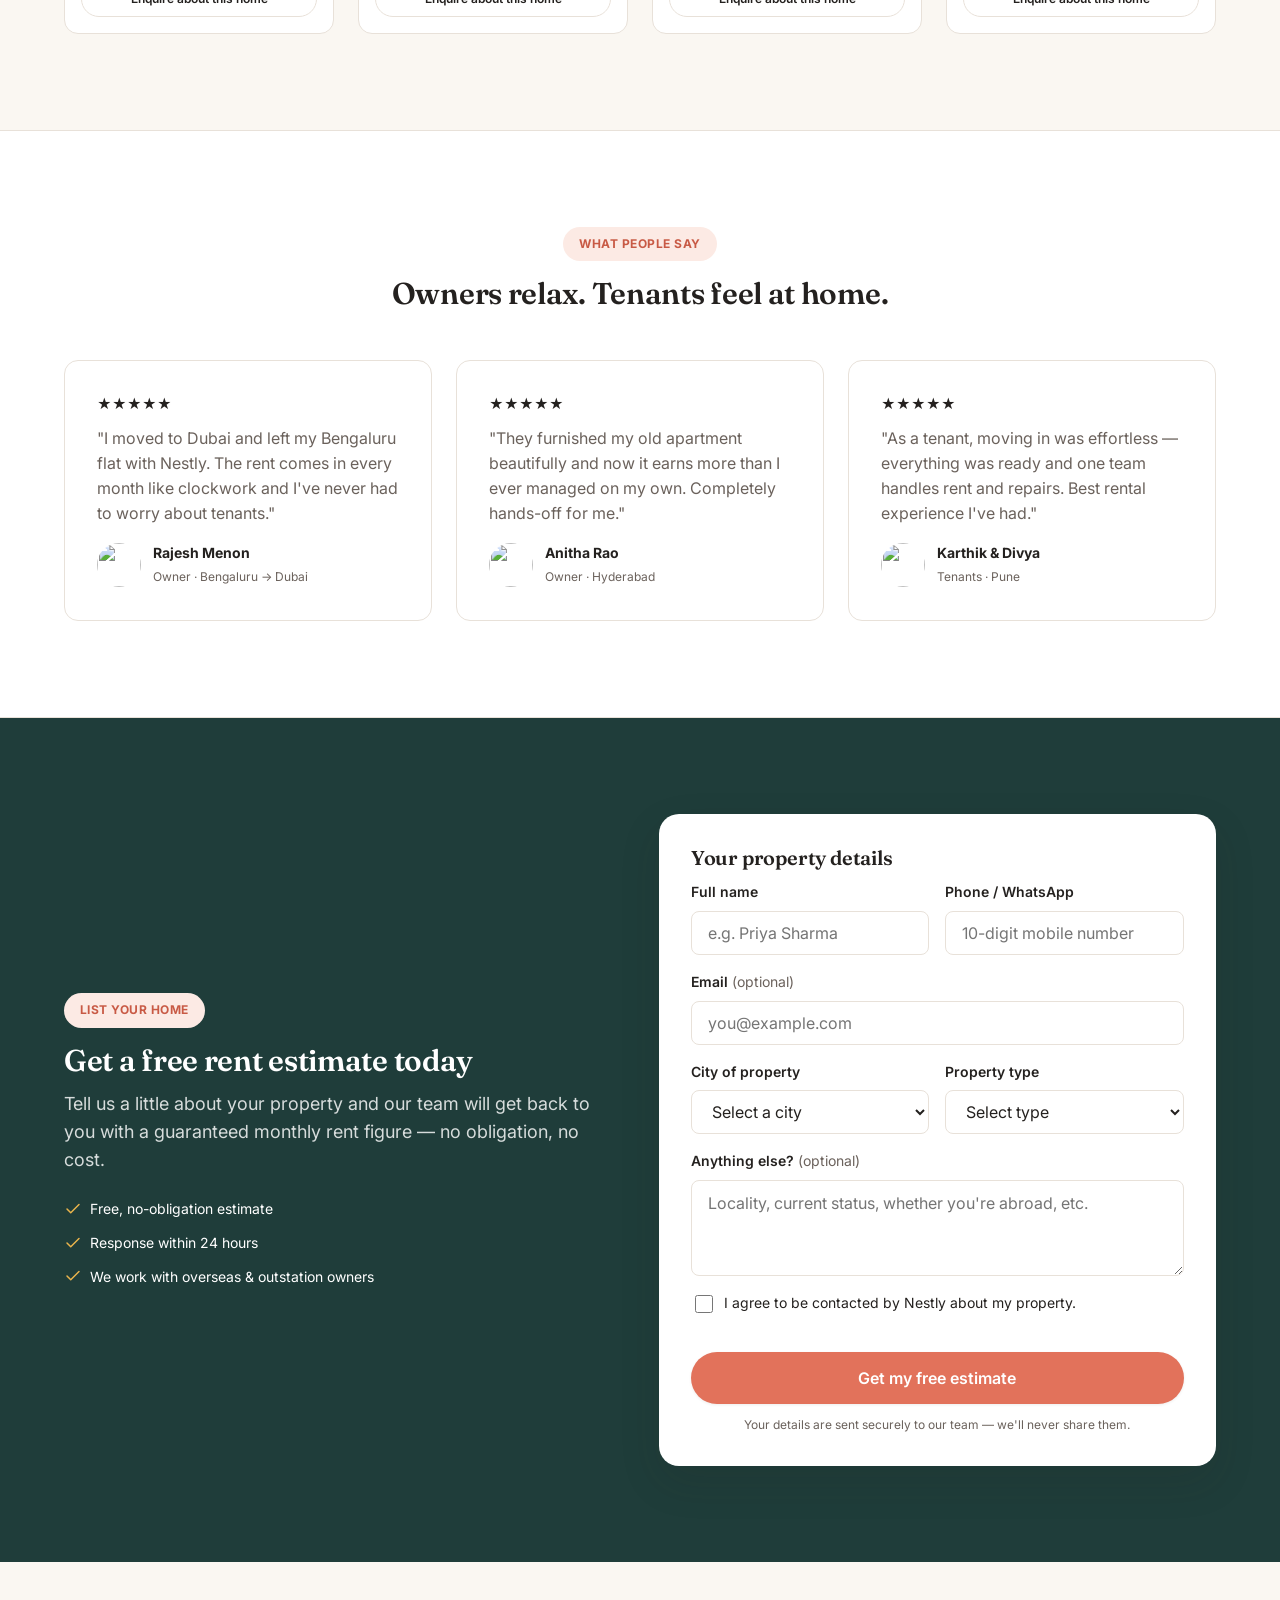
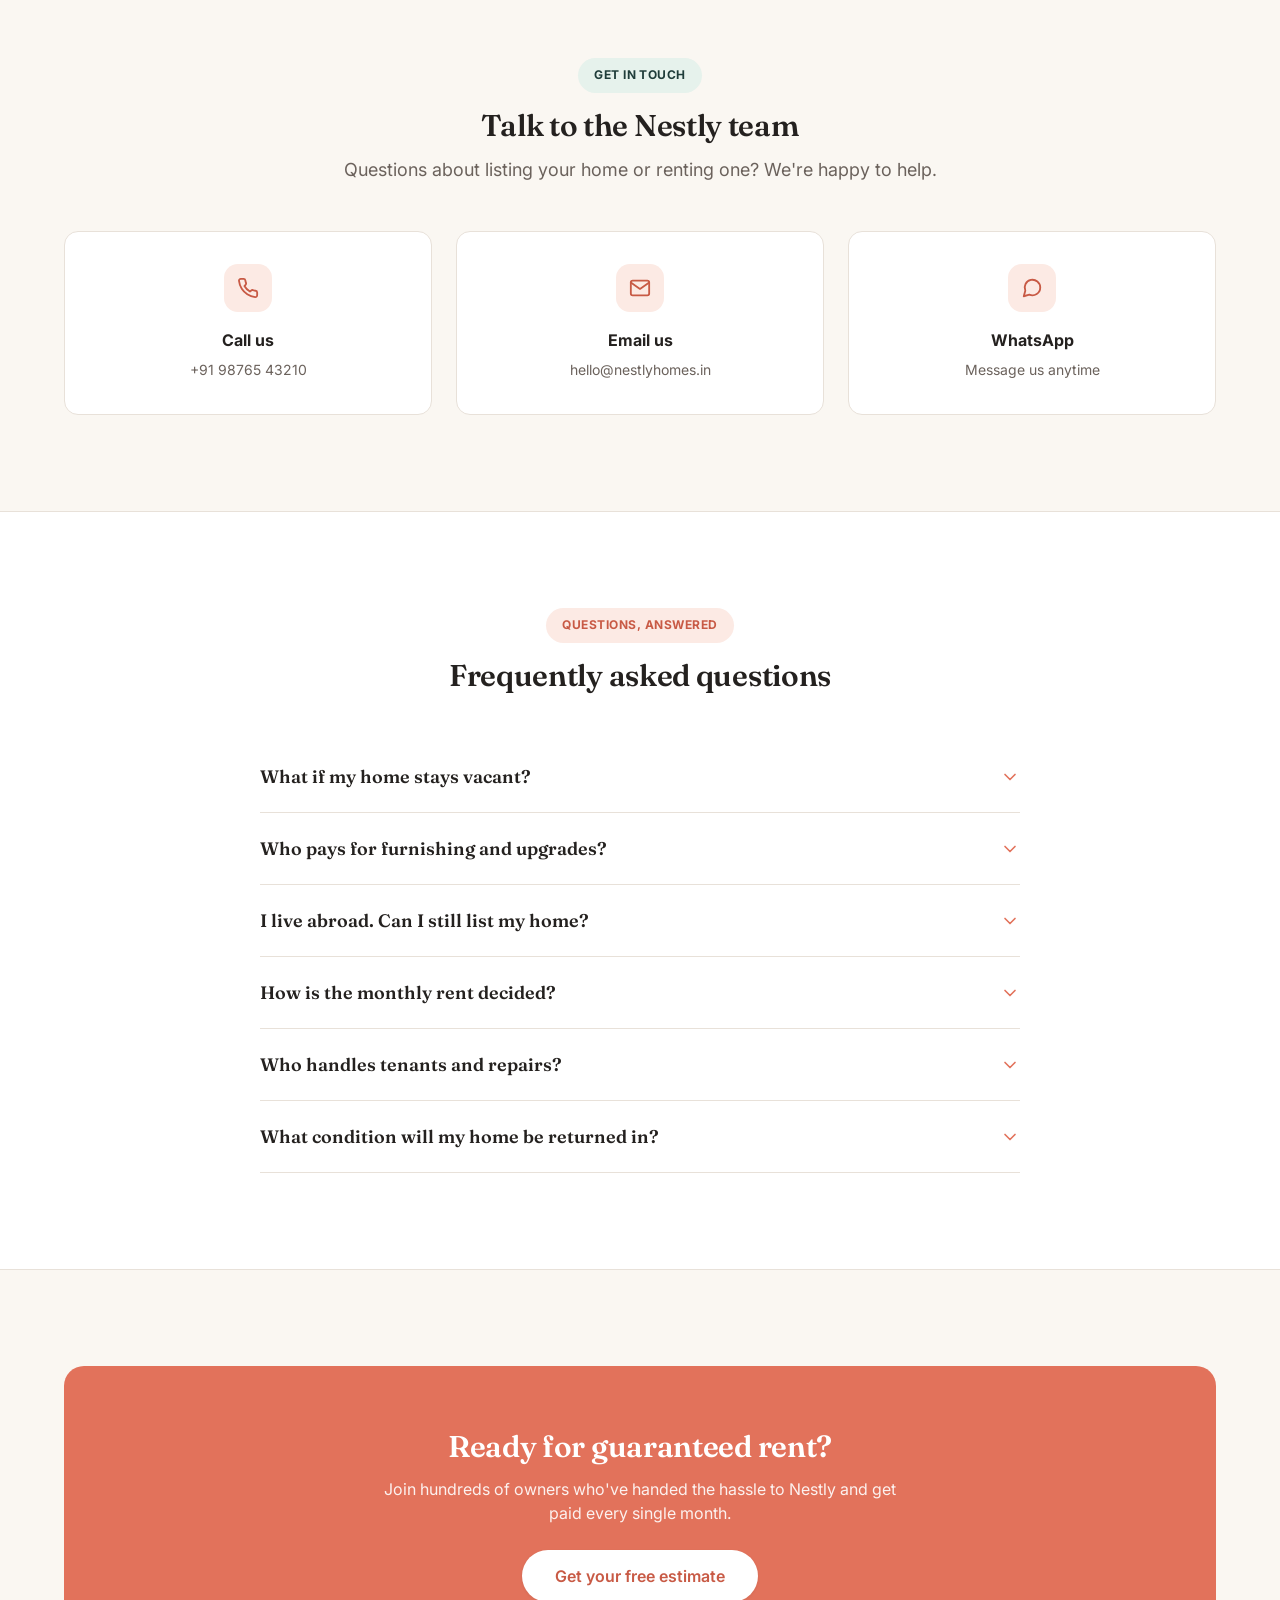
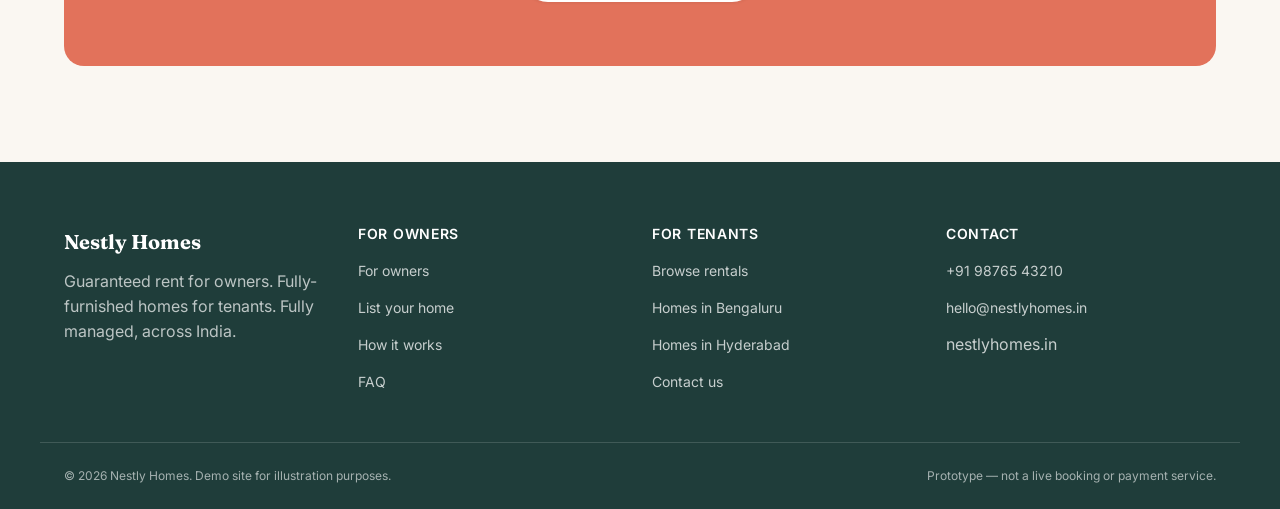
==== commit b9cf285d: "Update form caption: forms now send securely (not a demo)" ====
--- a/index.html
+++ b/index.html
@@ -855,7 +855,7 @@
             <span>I agree to be contacted by Nestly about my property.</span>
           </label>
           <button type="submit" class="btn btn-primary btn-block btn-lg">Get my free estimate</button>
-          <p class="text-muted" style="font-size:var(--text-xs); text-align:center; margin:var(--space-3) 0 0;">This is a demo form — submissions are not stored or sent.</p>
+          <p class="text-muted" style="font-size:var(--text-xs); text-align:center; margin:var(--space-3) 0 0;">Your details are sent securely to our team — we'll never share them.</p>
         </form>
 
         <div class="form-success" id="lead-success">
@@ -1322,7 +1322,8 @@
 
   // Lead form validation
   const form = document.getElementById('lead-form');
-  form.addEventListener('submit', (e) => {
+  const WEB3FORMS_KEY = '698f709f-4553-4393-9bc4-0d7f1c09c4ca';
+  form.addEventListener('submit', async (e) => {
     e.preventDefault();
     let valid = true;
     const checks = [
@@ -1353,6 +1354,42 @@
       if (firstErr) firstErr.focus();
       return;
     }
+
+    // Send the lead to Web3Forms (emails you each submission)
+    const submitBtn = form.querySelector('button[type="submit"]');
+    const origBtnText = submitBtn.textContent;
+    submitBtn.disabled = true;
+    submitBtn.textContent = 'Sending…';
+
+    const payload = {
+      access_key: WEB3FORMS_KEY,
+      subject: 'New owner lead — Nestly Homes',
+      from_name: 'Nestly Homes website',
+      name: document.getElementById('l-name').value.trim(),
+      phone: document.getElementById('l-phone').value.trim(),
+      city: document.getElementById('l-city').value,
+      property_type: document.getElementById('l-type').value,
+      note: document.getElementById('l-note').value.trim() || '—',
+      submitted_from: location.href
+    };
+    const emailVal = document.getElementById('l-email').value.trim();
+    if (emailVal) payload.email = emailVal;
+
+    try {
+      const res = await fetch('https://api.web3forms.com/submit', {
+        method: 'POST',
+        headers: { 'Content-Type': 'application/json', 'Accept': 'application/json' },
+        body: JSON.stringify(payload)
+      });
+      const data = await res.json();
+      if (!data.success) throw new Error(data.message || 'Submission failed');
+    } catch (err) {
+      submitBtn.disabled = false;
+      submitBtn.textContent = origBtnText;
+      alert('Sorry — something went wrong sending your details. Please try again, or call us at +91 98765 43210.');
+      return;
+    }
+
     const name = document.getElementById('l-name').value.trim().split(' ')[0];
     document.getElementById('lead-success-copy').textContent =
       `Thanks ${name}! We've received your details and our team will be in touch within 24 hours with your free rent estimate.`;
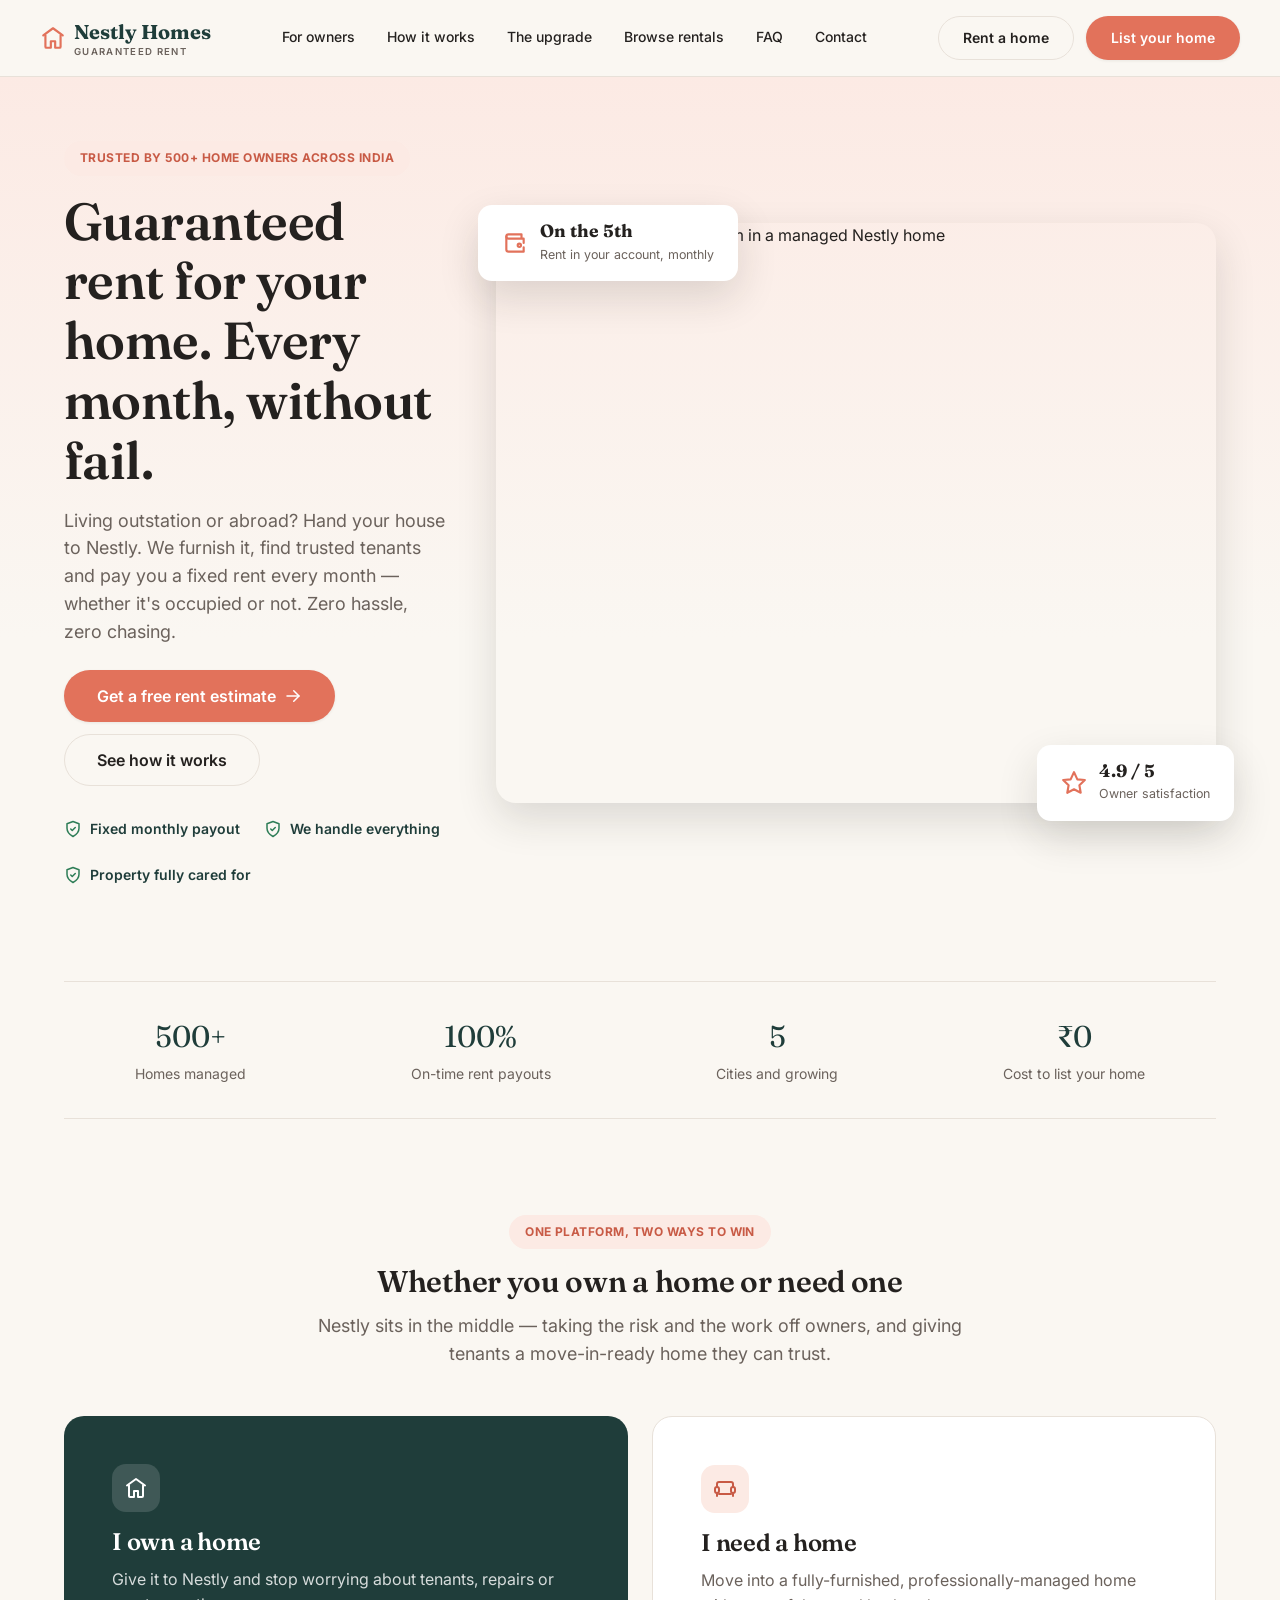
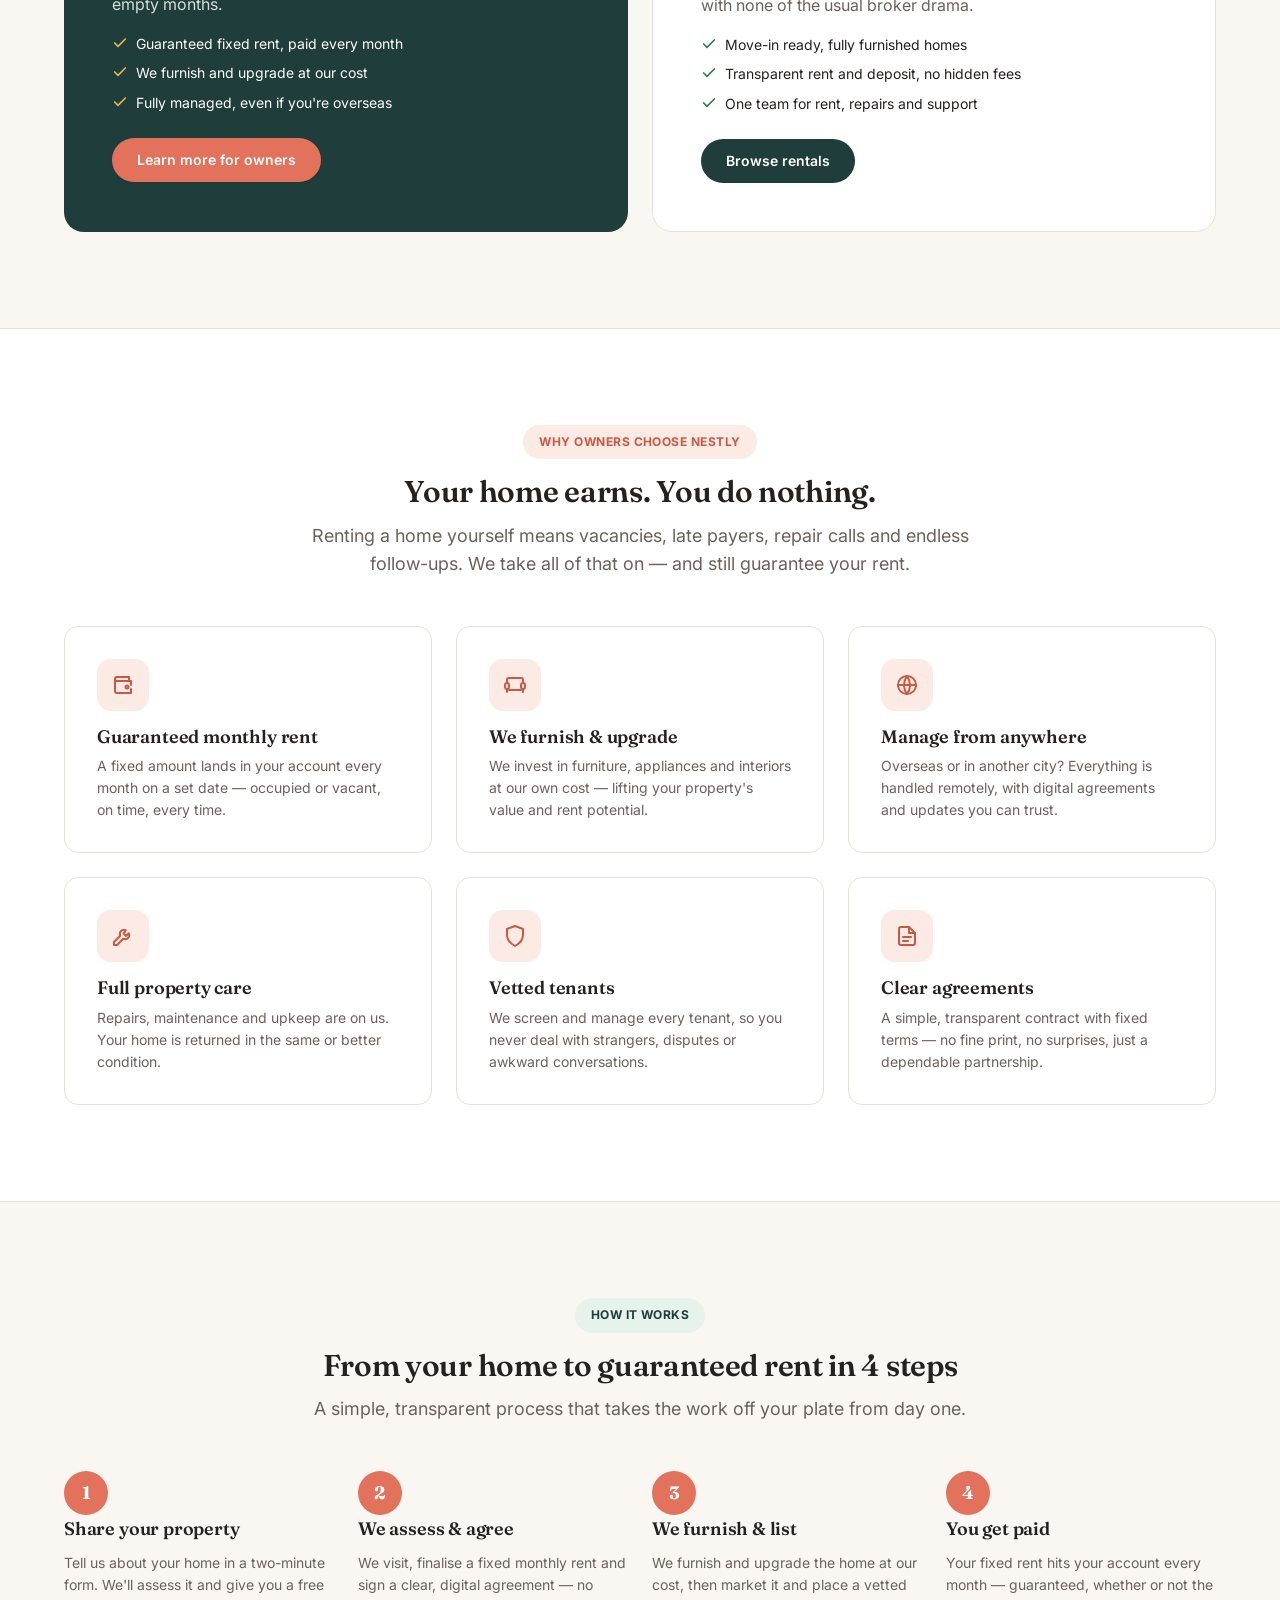
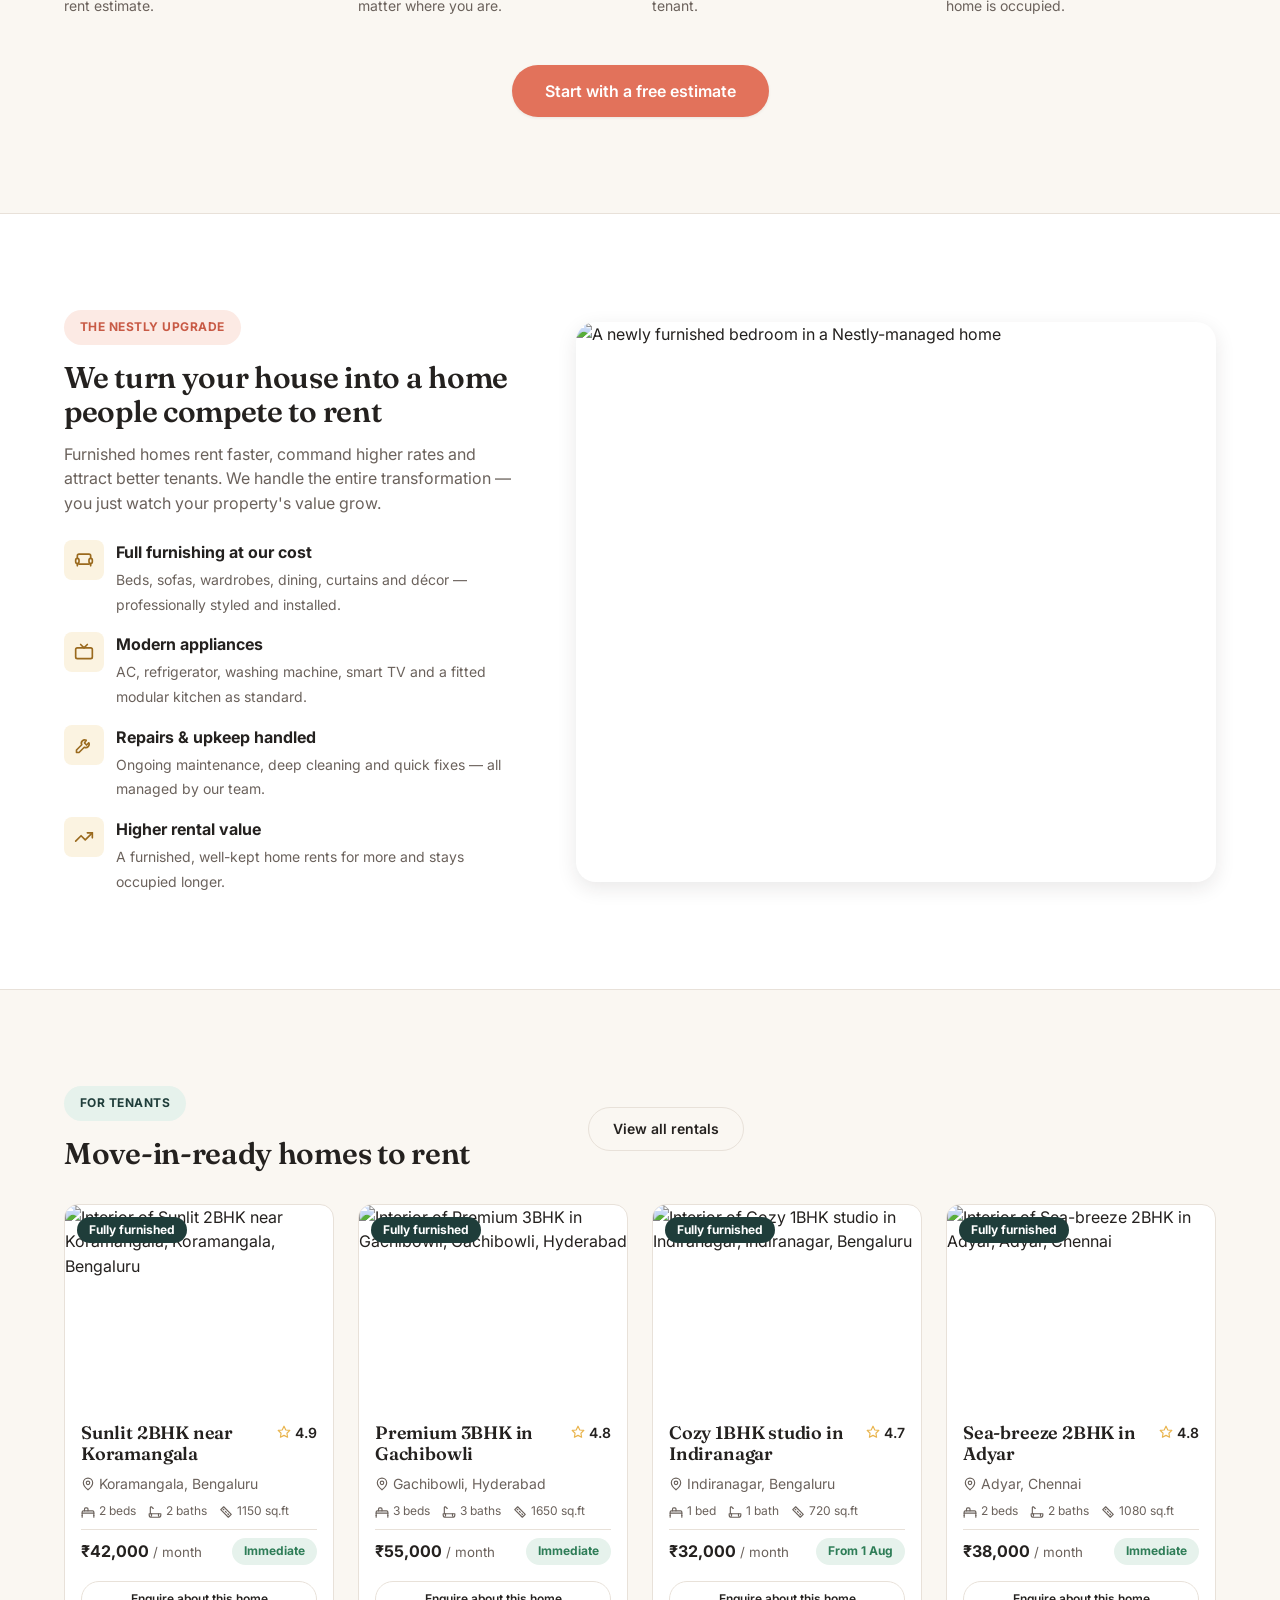
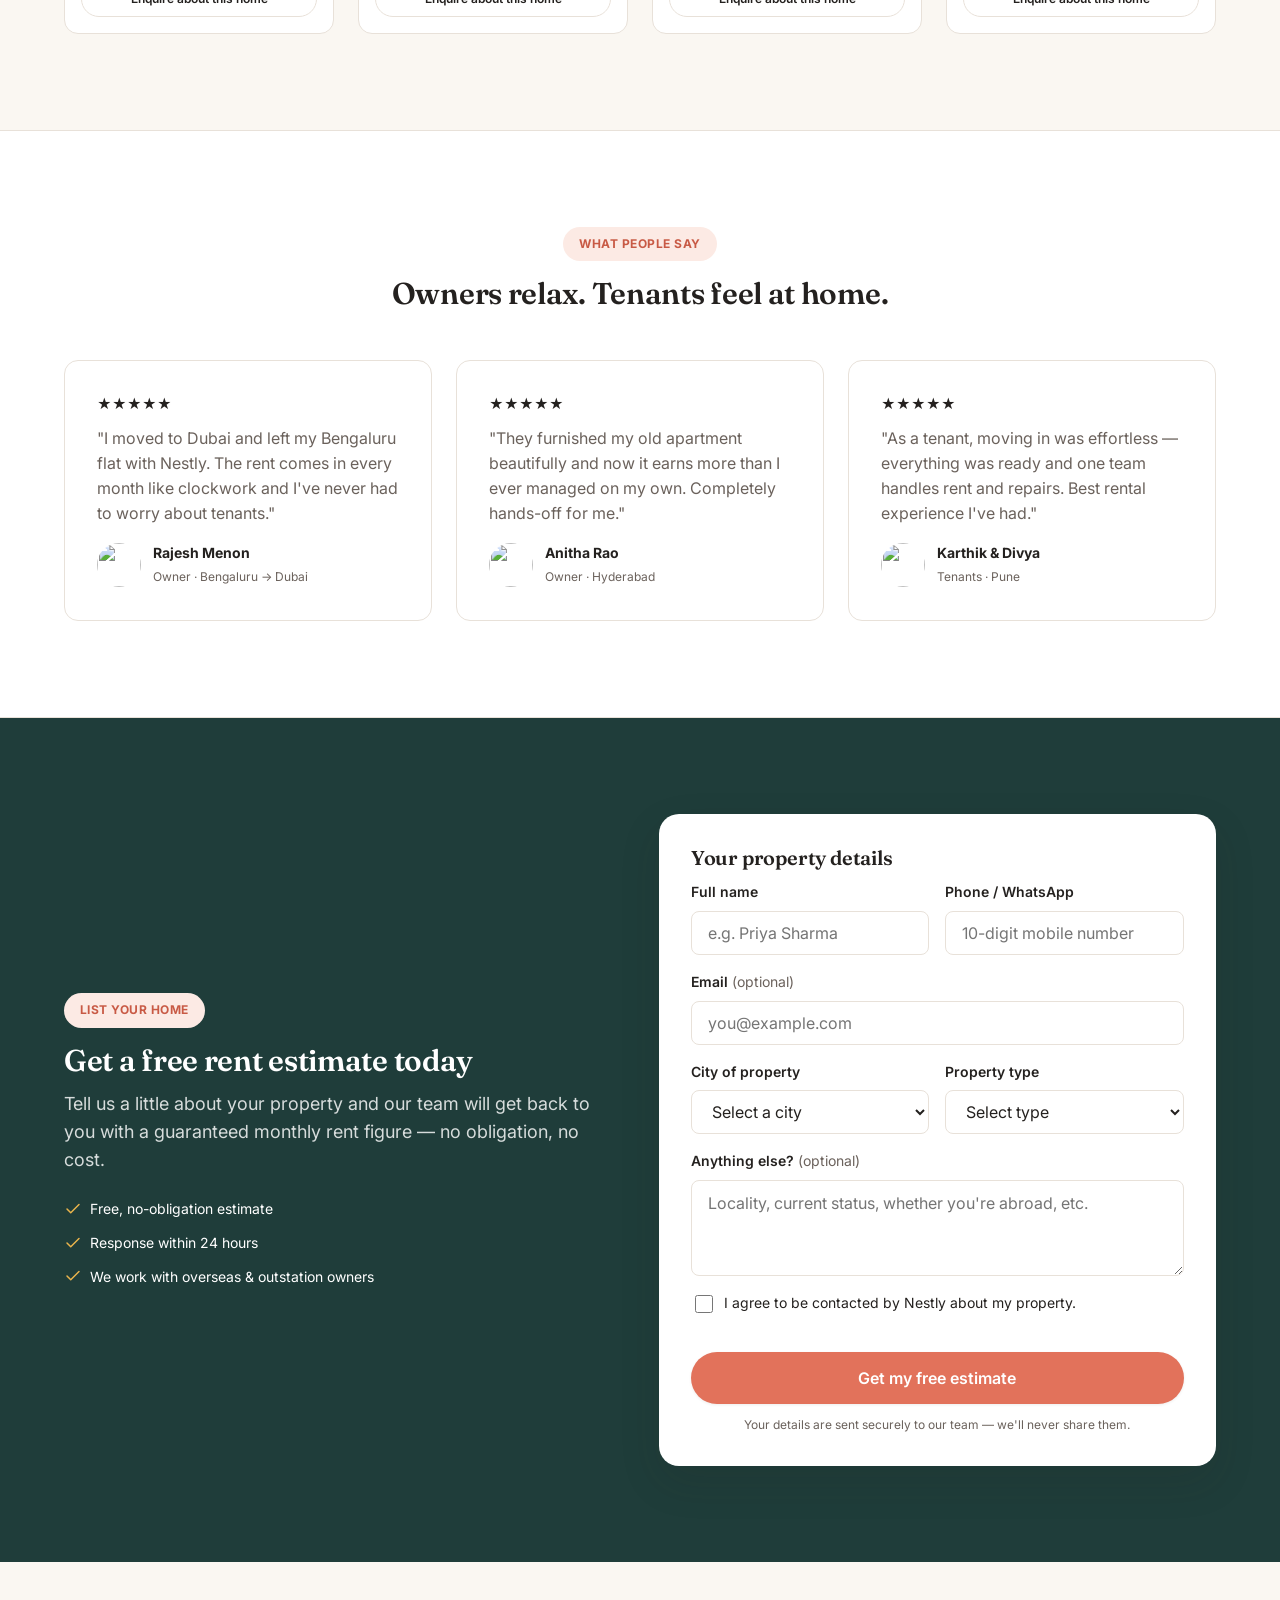
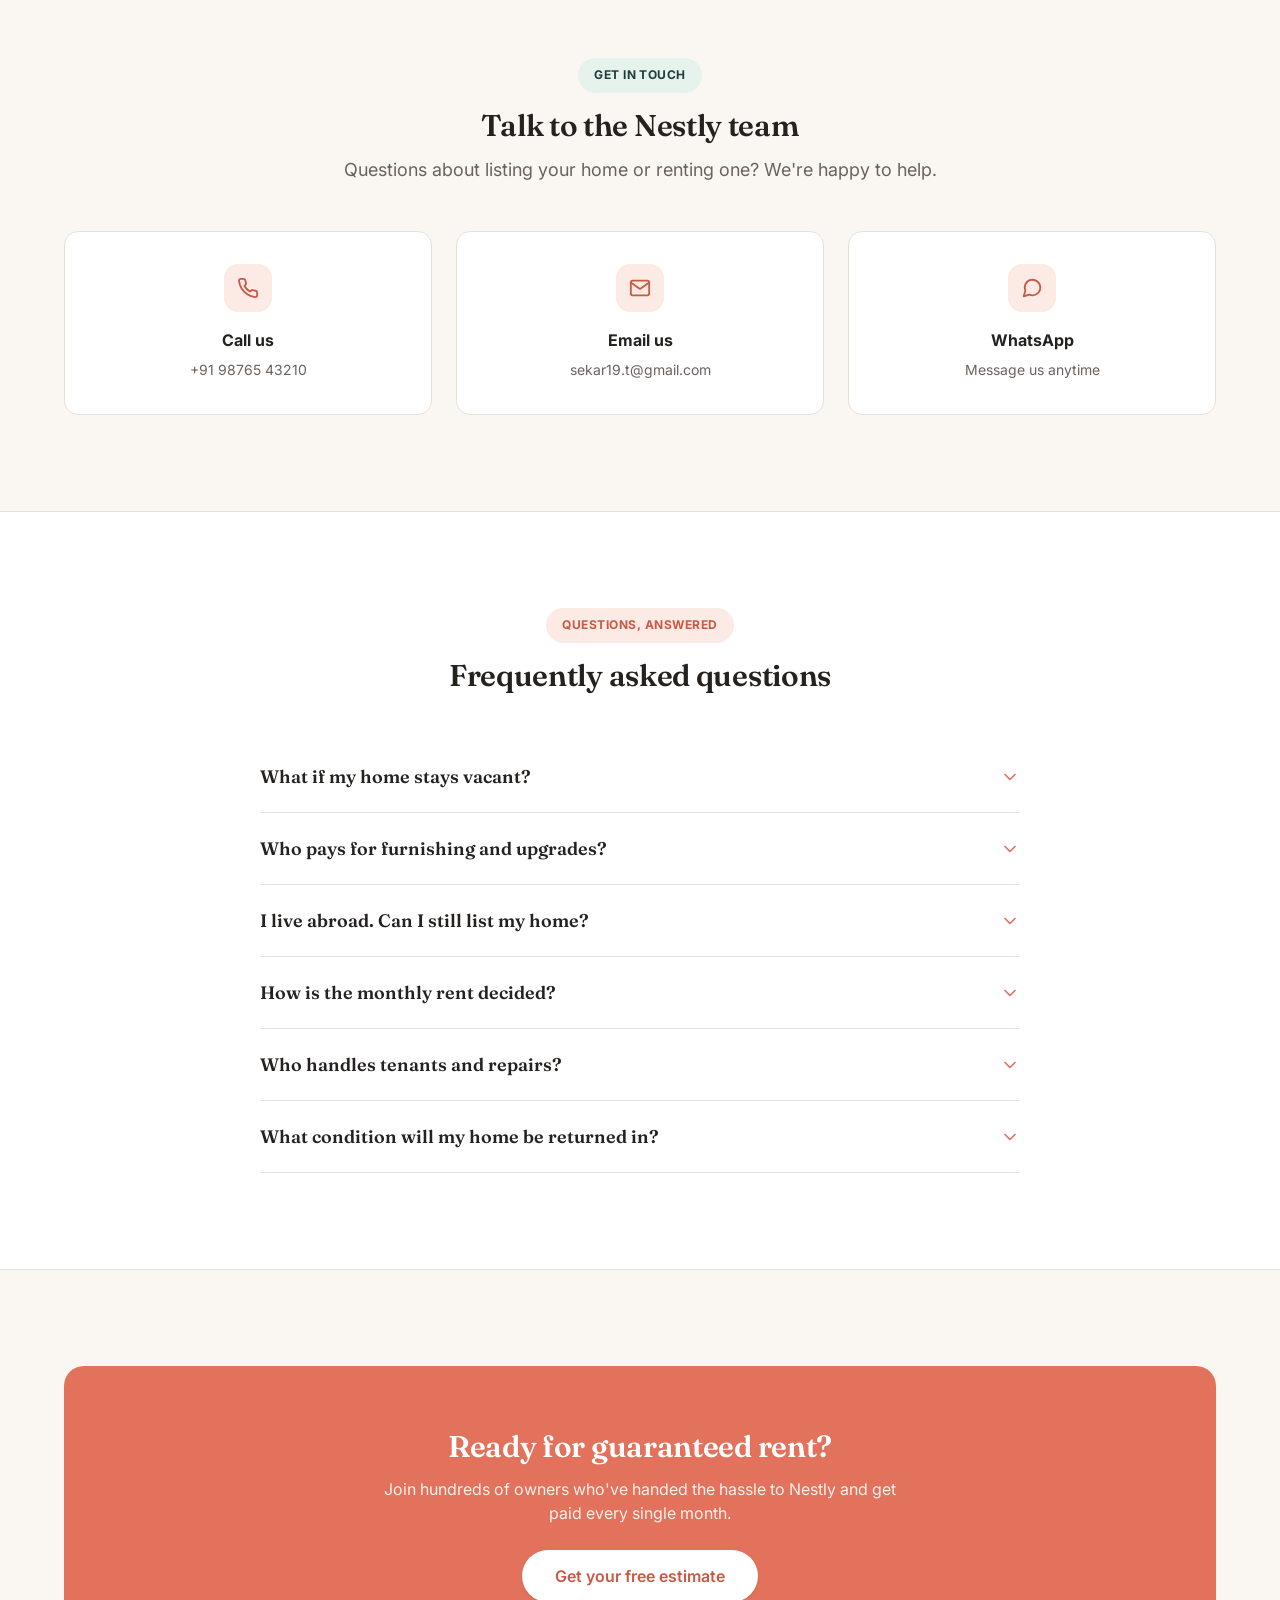
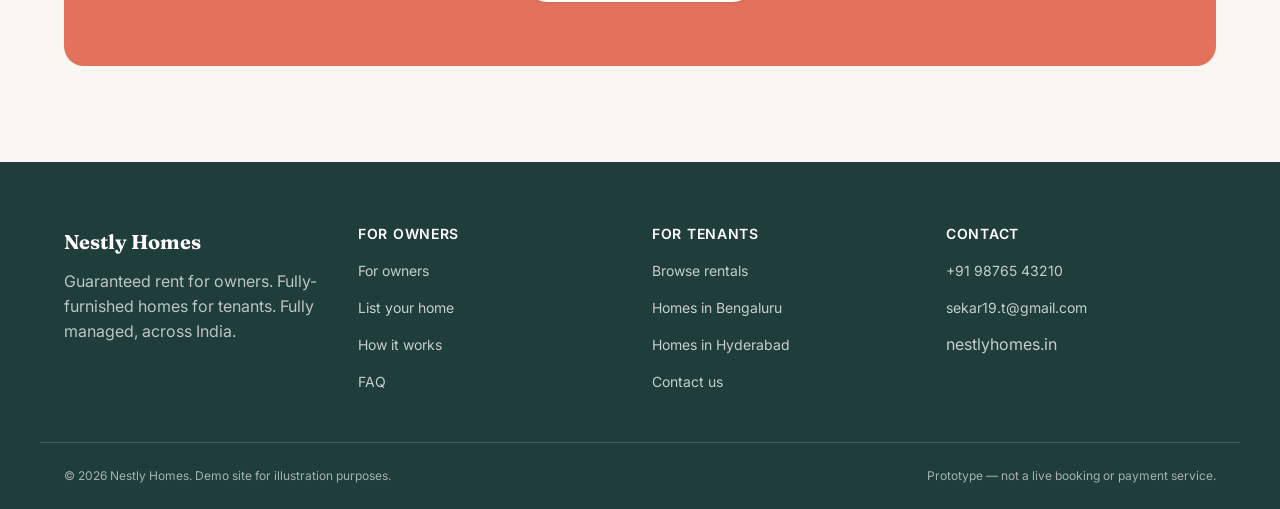
==== commit ef6d4dd3: "Update contact email to sekar19.t@gmail.com" ====
--- a/index.html
+++ b/index.html
@@ -885,7 +885,7 @@
         <div class="card contact-card">
           <div class="c-icon"><svg width="22" height="22" viewBox="0 0 24 24" fill="none" stroke="currentColor" stroke-width="2" stroke-linecap="round" stroke-linejoin="round"><rect x="2" y="4" width="20" height="16" rx="2"/><path d="m2 6 10 7 10-7"/></svg></div>
           <strong>Email us</strong>
-          <a href="mailto:hello@nestlyhomes.in">hello@nestlyhomes.in</a>
+          <a href="mailto:sekar19.t@gmail.com">sekar19.t@gmail.com</a>
         </div>
         <div class="card contact-card">
           <div class="c-icon"><svg width="22" height="22" viewBox="0 0 24 24" fill="none" stroke="currentColor" stroke-width="2" stroke-linecap="round" stroke-linejoin="round"><path d="M21 11.5a8.5 8.5 0 0 1-11.9 7.8L3 21l1.7-6.1A8.5 8.5 0 1 1 21 11.5Z"/></svg></div>
@@ -972,7 +972,7 @@
       <h4>Contact</h4>
       <ul class="footer-links">
         <li><a href="tel:+919876543210">+91 98765 43210</a></li>
-        <li><a href="mailto:hello@nestlyhomes.in">hello@nestlyhomes.in</a></li>
+        <li><a href="mailto:sekar19.t@gmail.com">sekar19.t@gmail.com</a></li>
         <li><span style="color:rgba(255,255,255,0.75);">nestlyhomes.in</span></li>
       </ul>
     </div>
@@ -1295,7 +1295,7 @@
 function nestlyEnquire(id) {
   const p = nestlyGetRental(id);
   const name = p ? p.title : "this home";
-  alert(`Thanks for your interest in "${name}"!\n\nThis is a demo — in the live site this would open an enquiry form or send your details to the Nestly team. Call +91 98765 43210 or email hello@nestlyhomes.in to book a viewing.`);
+  alert(`Thanks for your interest in "${name}"!\n\nThis is a demo — in the live site this would open an enquiry form or send your details to the Nestly team. Call +91 98765 43210 or email sekar19.t@gmail.com to book a viewing.`);
 }
 
 /* Generic required-field validator used by the owner lead form. */
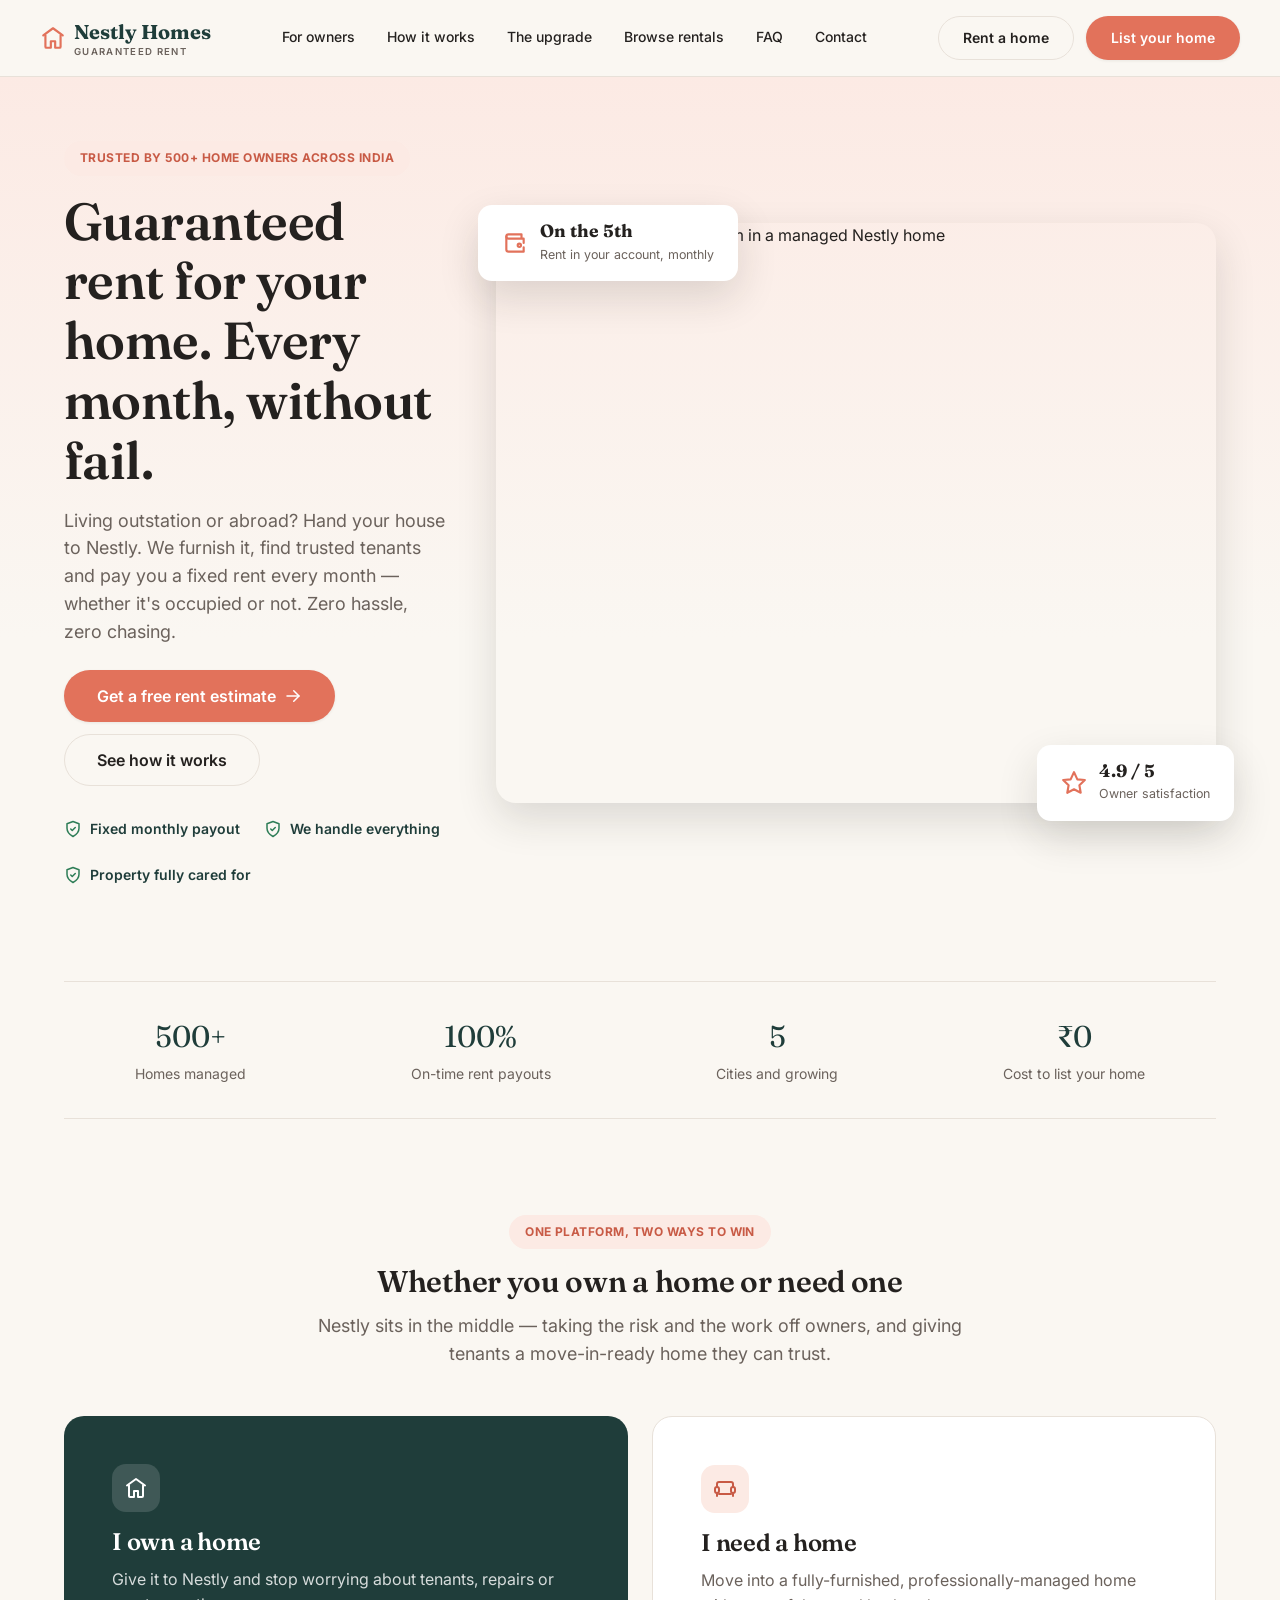
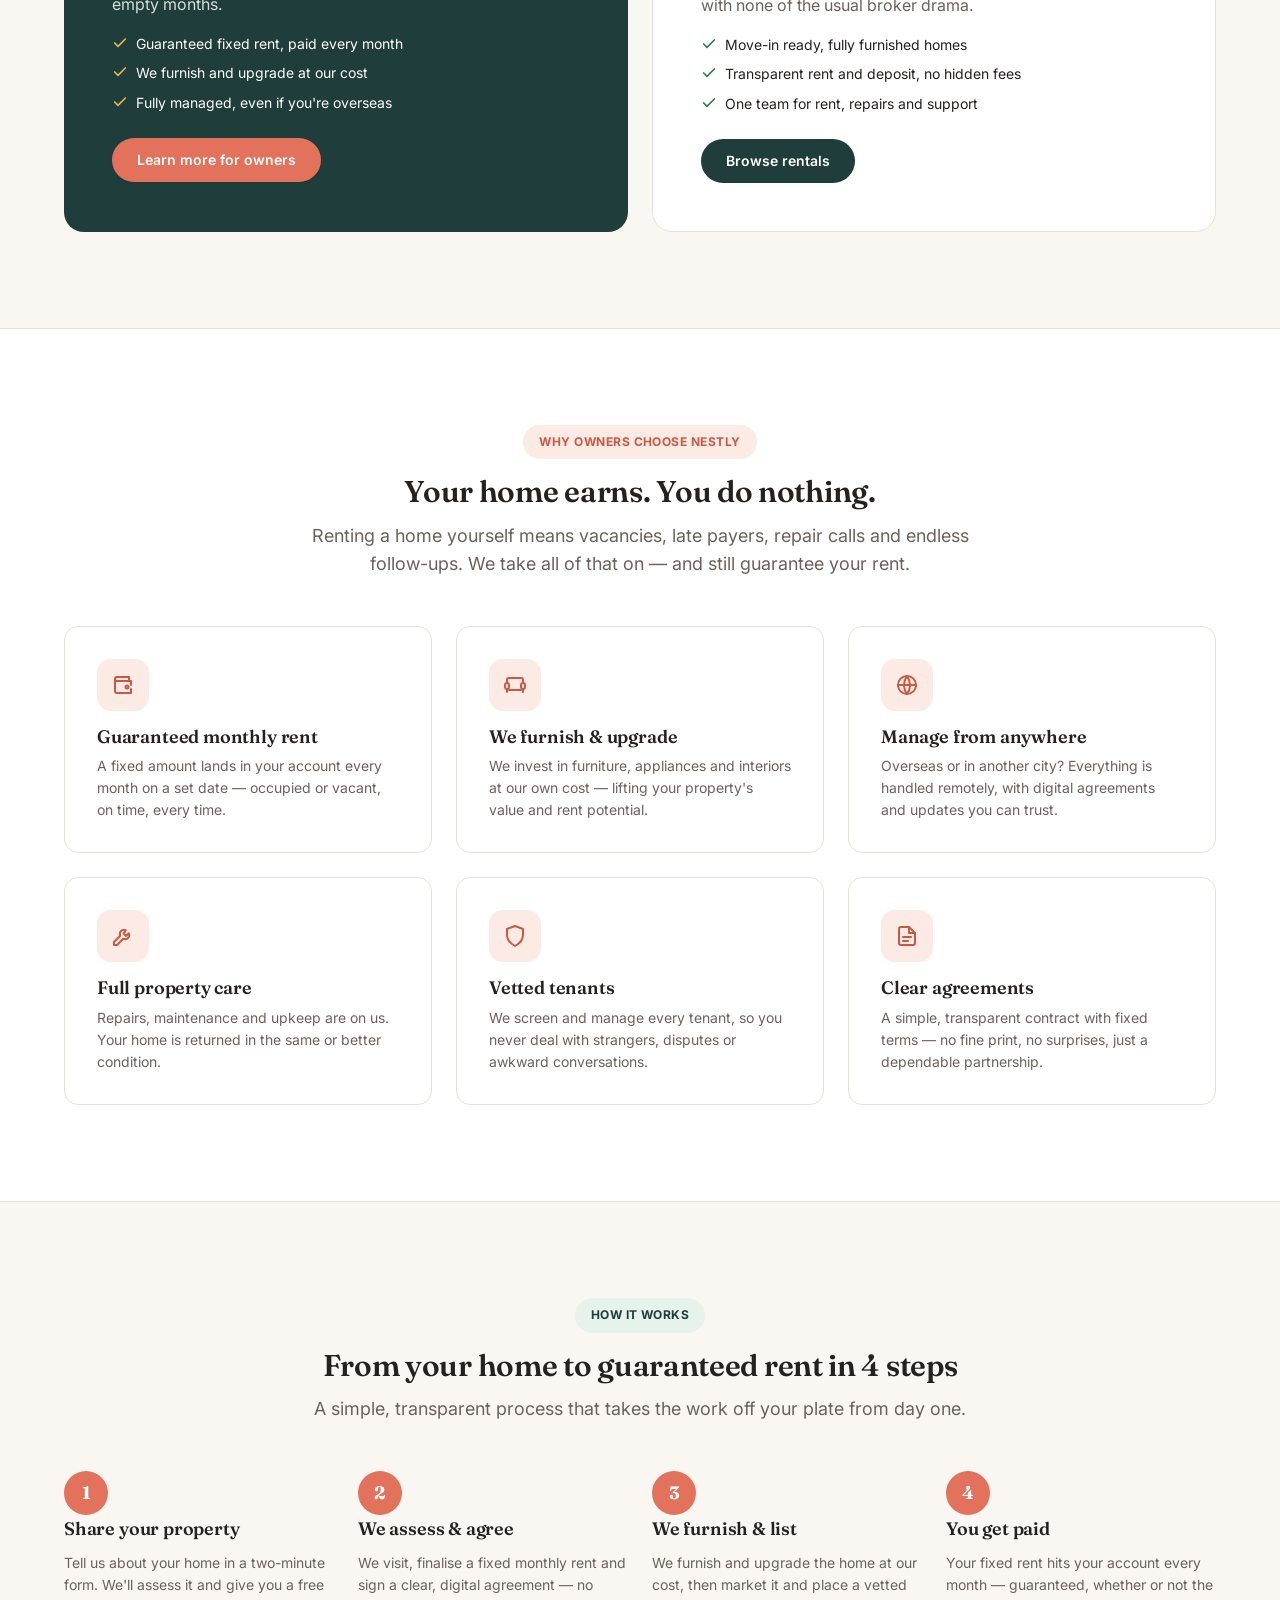
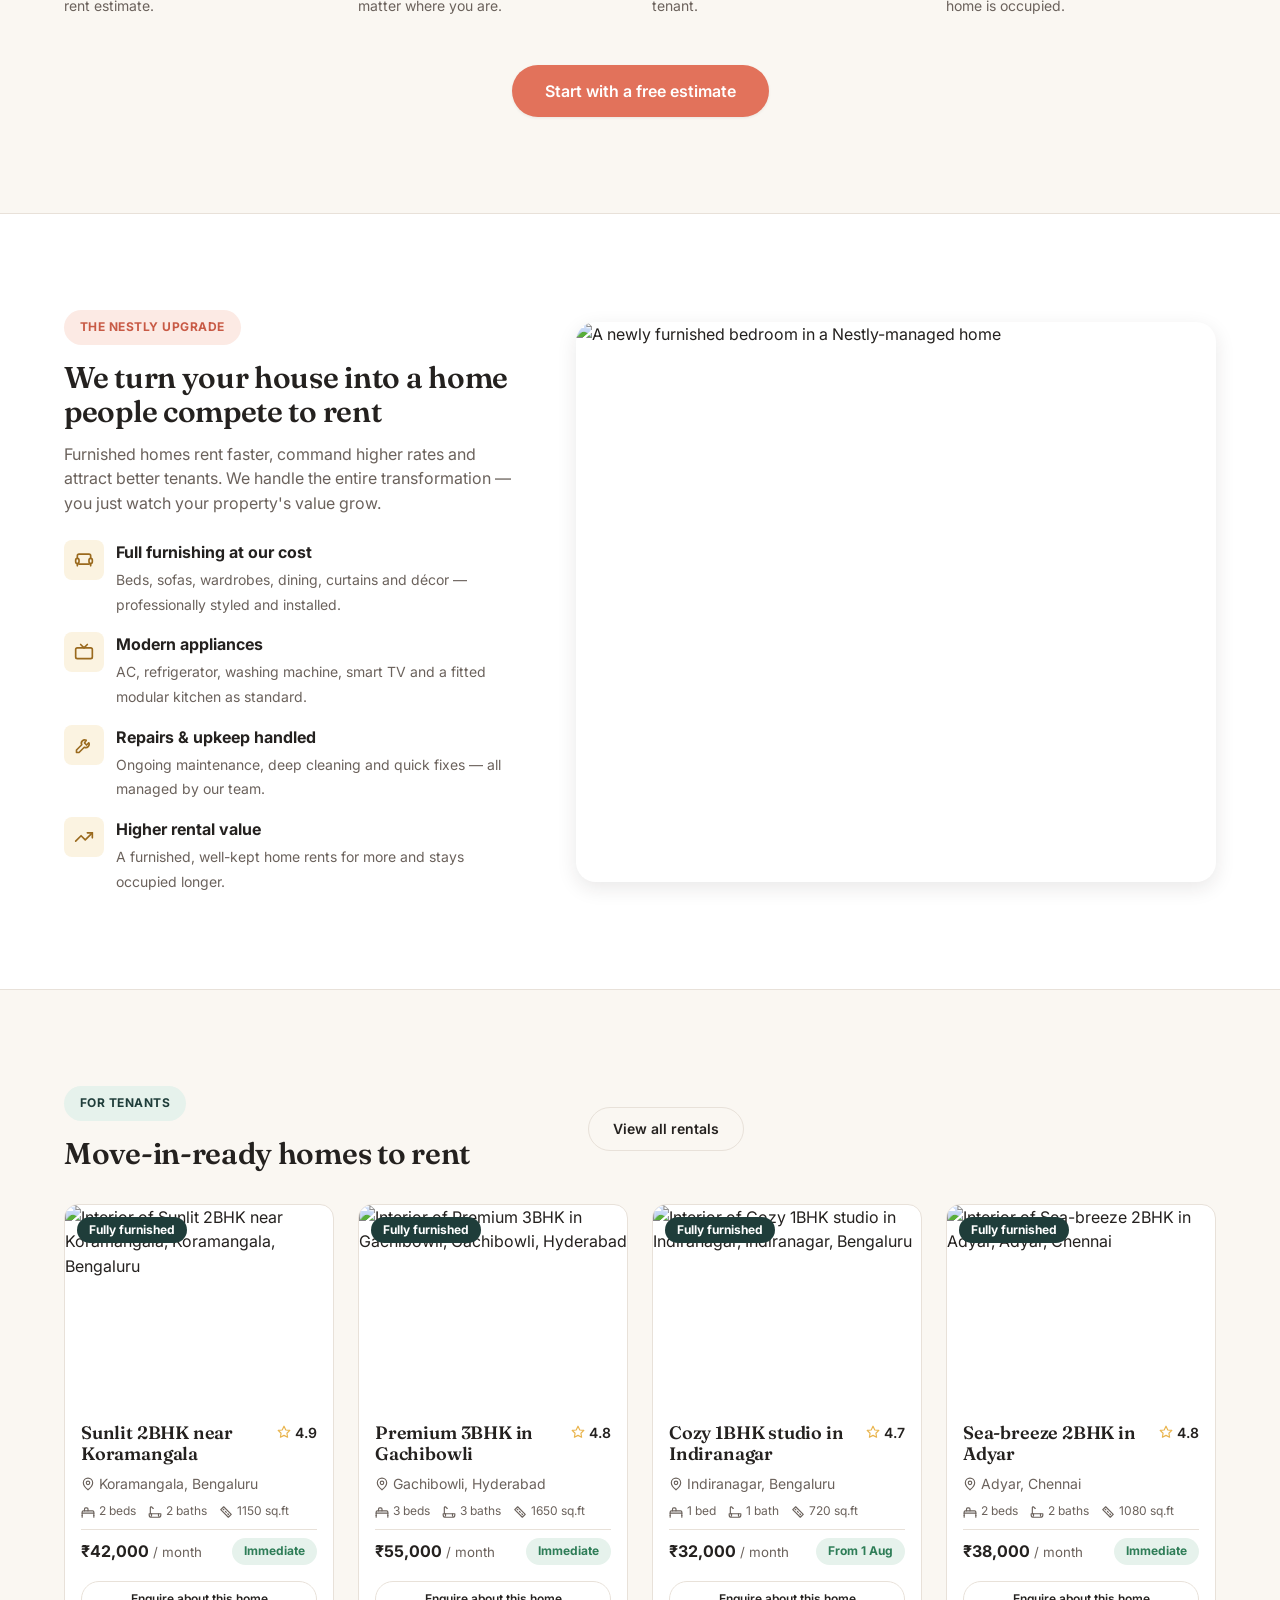
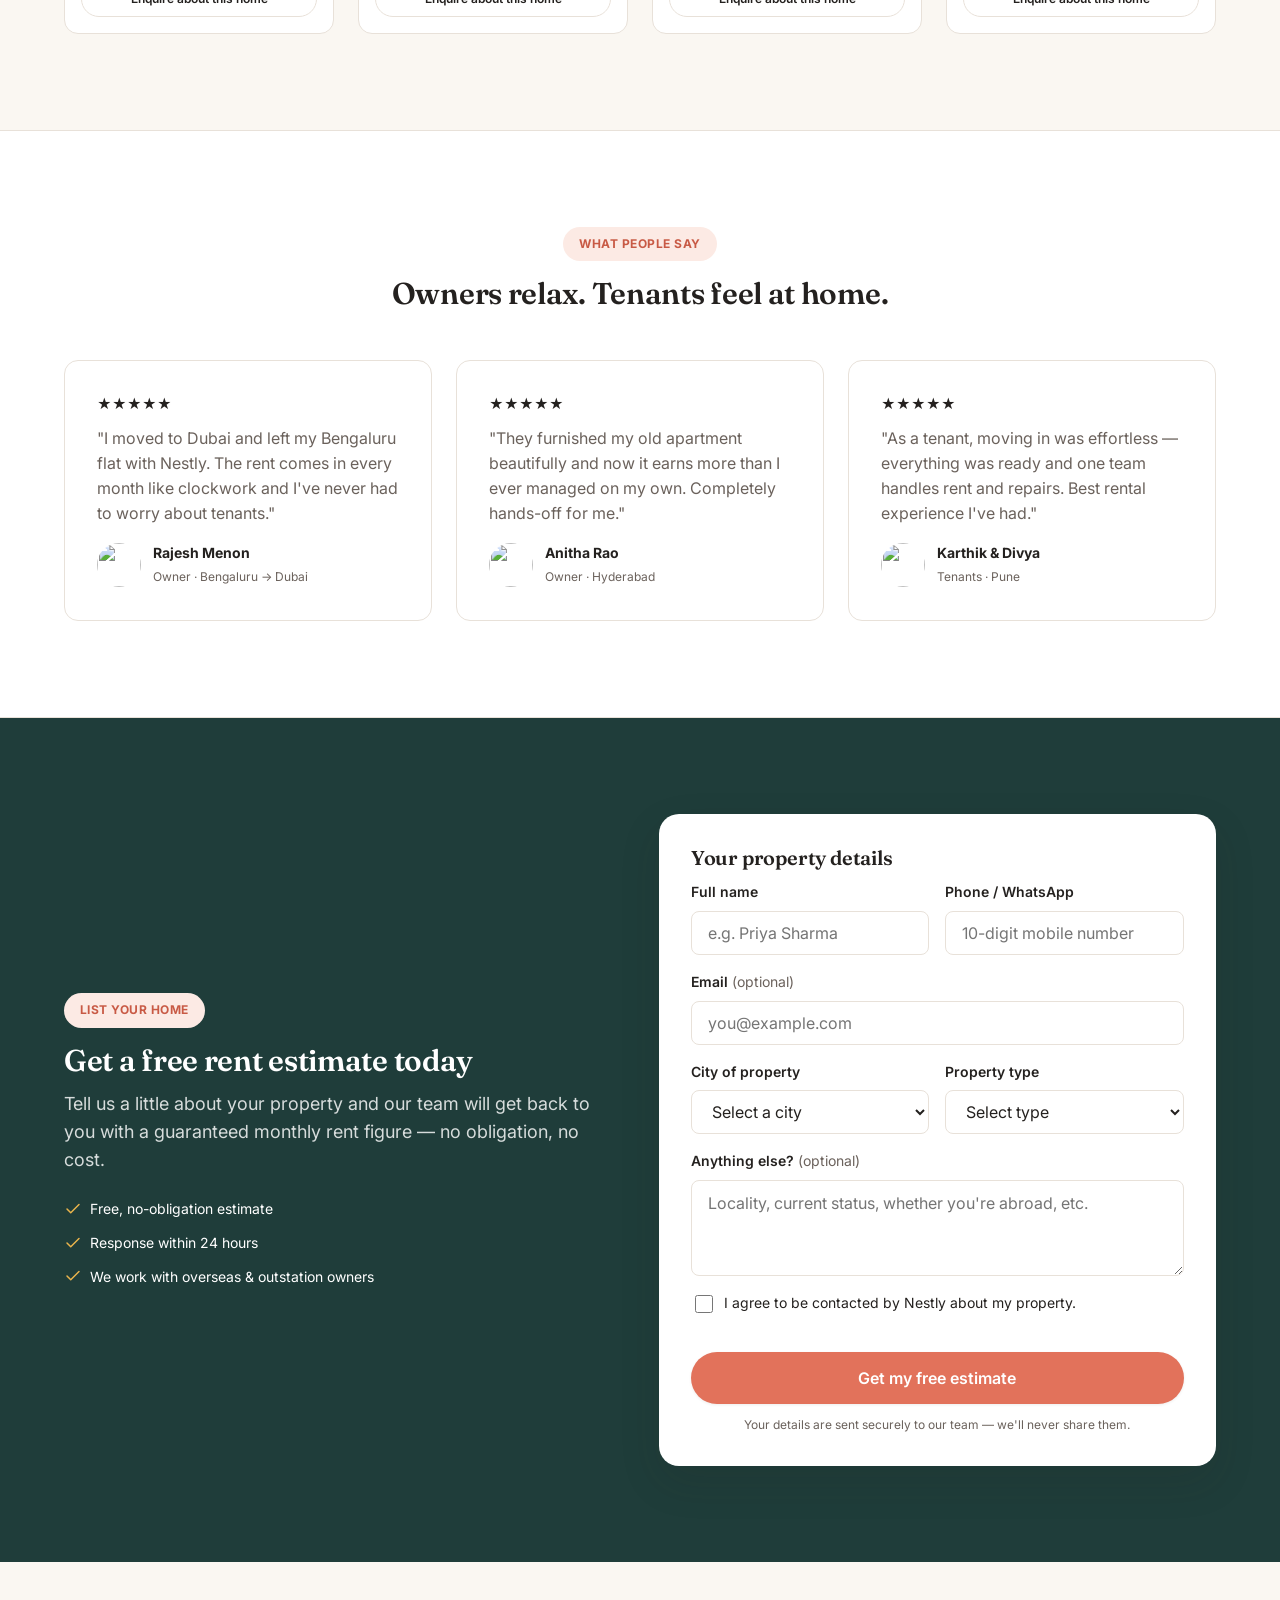
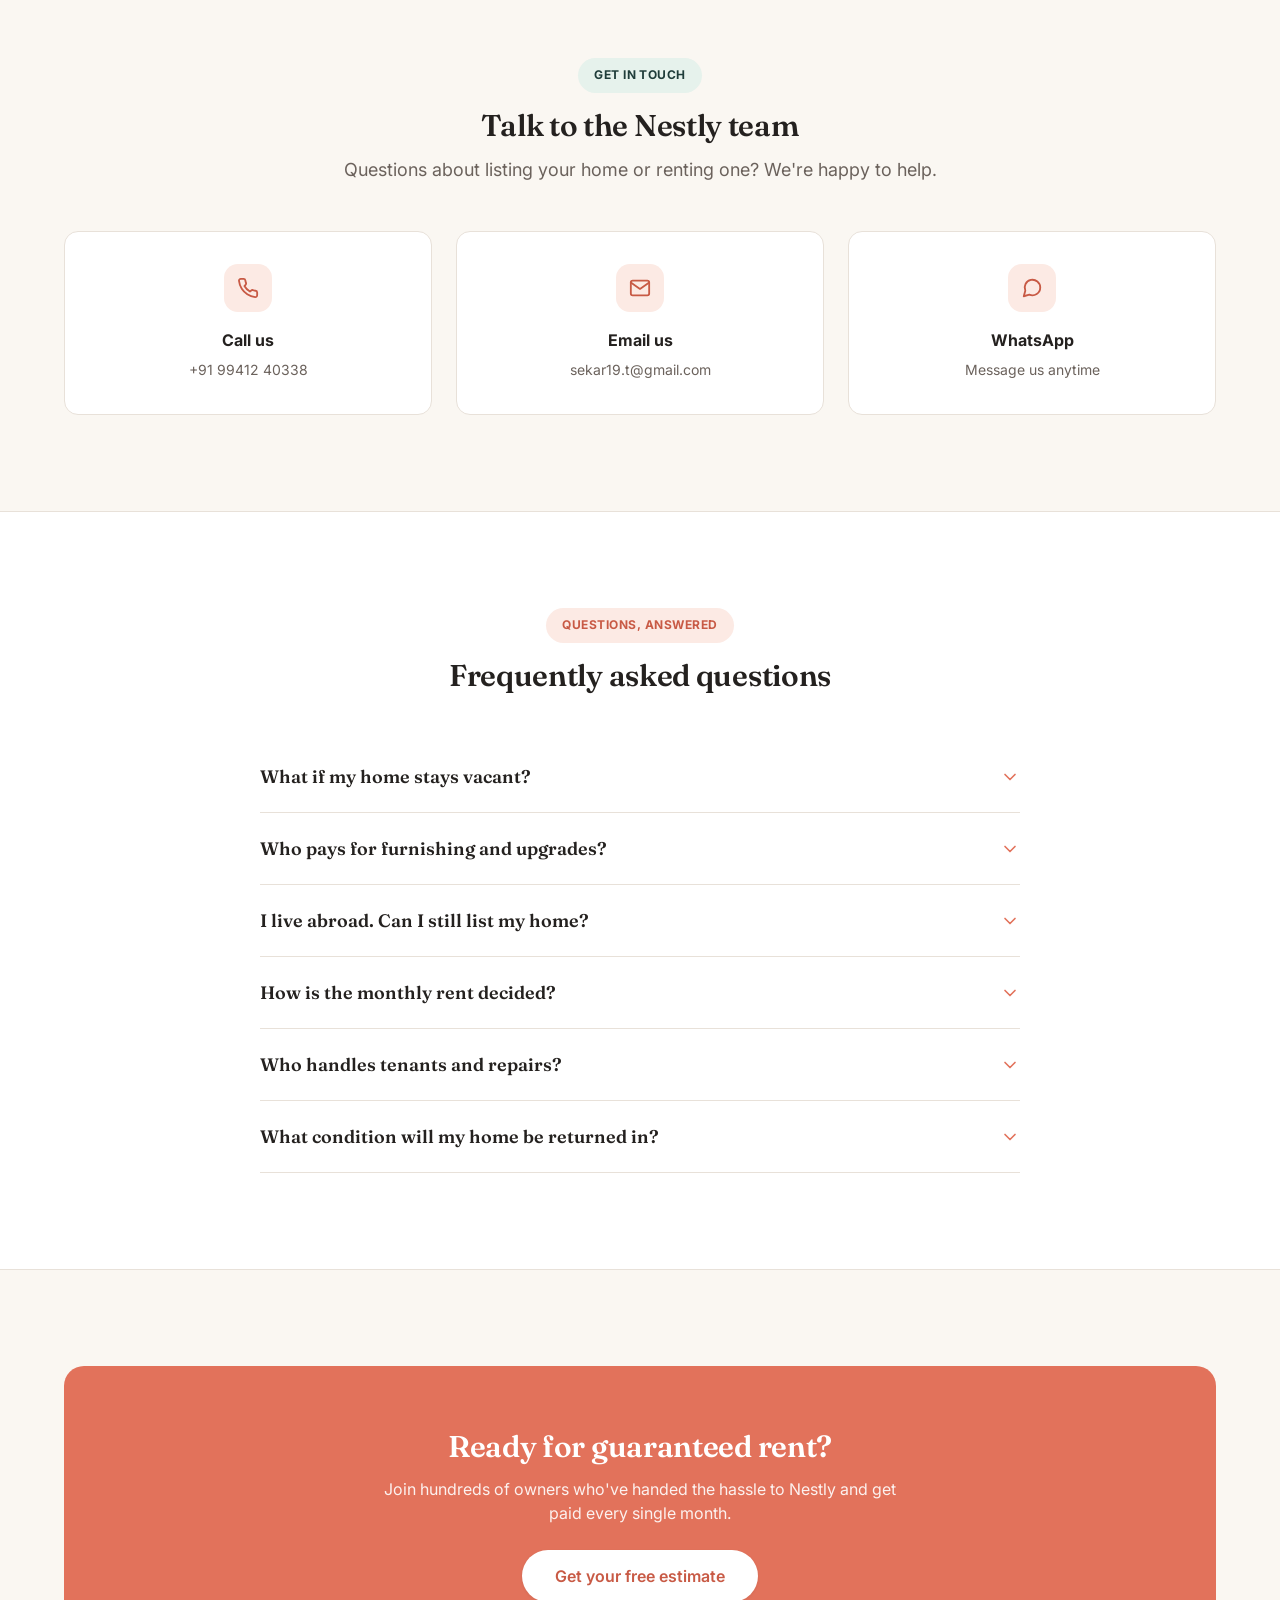
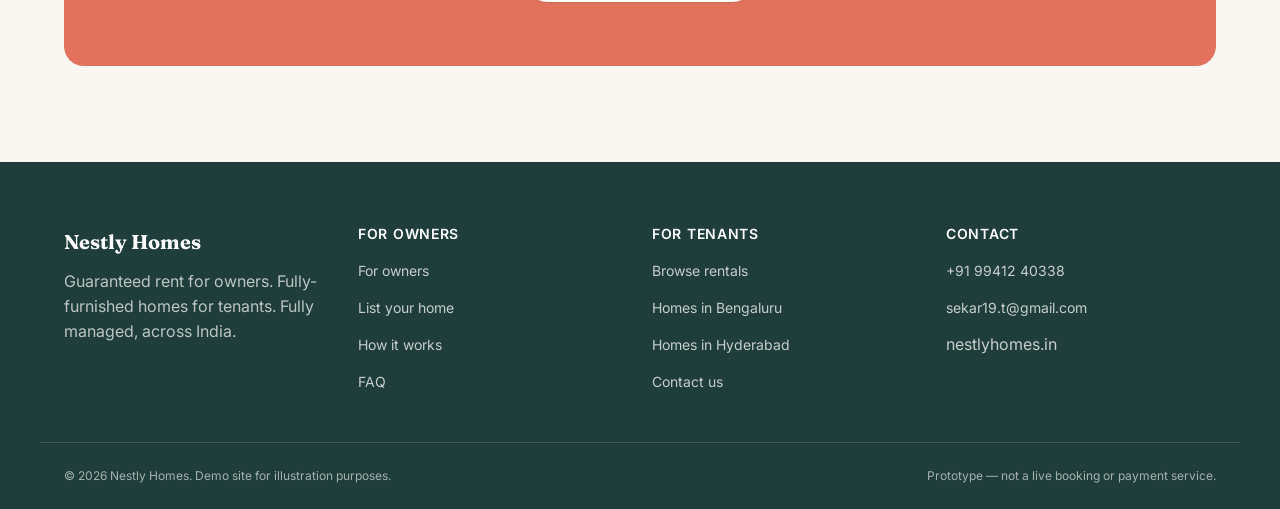
==== commit 4cd4f315: "Update contact phone number to +91 99412 40338" ====
--- a/index.html
+++ b/index.html
@@ -880,7 +880,7 @@
         <div class="card contact-card">
           <div class="c-icon"><svg width="22" height="22" viewBox="0 0 24 24" fill="none" stroke="currentColor" stroke-width="2" stroke-linecap="round" stroke-linejoin="round"><path d="M22 16.9v3a2 2 0 0 1-2.2 2 19.8 19.8 0 0 1-8.6-3 19.5 19.5 0 0 1-6-6 19.8 19.8 0 0 1-3-8.6A2 2 0 0 1 4.1 2h3a2 2 0 0 1 2 1.7c.1.9.4 1.8.7 2.7a2 2 0 0 1-.5 2.1L8.1 9.9a16 16 0 0 0 6 6l1.4-1.2a2 2 0 0 1 2.1-.4c.9.3 1.8.6 2.7.7A2 2 0 0 1 22 16.9Z"/></svg></div>
           <strong>Call us</strong>
-          <a href="tel:+919876543210">+91 98765 43210</a>
+          <a href="tel:+919941240338">+91 99412 40338</a>
         </div>
         <div class="card contact-card">
           <div class="c-icon"><svg width="22" height="22" viewBox="0 0 24 24" fill="none" stroke="currentColor" stroke-width="2" stroke-linecap="round" stroke-linejoin="round"><rect x="2" y="4" width="20" height="16" rx="2"/><path d="m2 6 10 7 10-7"/></svg></div>
@@ -971,7 +971,7 @@
     <div>
       <h4>Contact</h4>
       <ul class="footer-links">
-        <li><a href="tel:+919876543210">+91 98765 43210</a></li>
+        <li><a href="tel:+919941240338">+91 99412 40338</a></li>
         <li><a href="mailto:sekar19.t@gmail.com">sekar19.t@gmail.com</a></li>
         <li><span style="color:rgba(255,255,255,0.75);">nestlyhomes.in</span></li>
       </ul>
@@ -1295,7 +1295,7 @@
 function nestlyEnquire(id) {
   const p = nestlyGetRental(id);
   const name = p ? p.title : "this home";
-  alert(`Thanks for your interest in "${name}"!\n\nThis is a demo — in the live site this would open an enquiry form or send your details to the Nestly team. Call +91 98765 43210 or email sekar19.t@gmail.com to book a viewing.`);
+  alert(`Thanks for your interest in "${name}"!\n\nThis is a demo — in the live site this would open an enquiry form or send your details to the Nestly team. Call +91 99412 40338 or email sekar19.t@gmail.com to book a viewing.`);
 }
 
 /* Generic required-field validator used by the owner lead form. */
@@ -1386,7 +1386,7 @@
     } catch (err) {
       submitBtn.disabled = false;
       submitBtn.textContent = origBtnText;
-      alert('Sorry — something went wrong sending your details. Please try again, or call us at +91 98765 43210.');
+      alert('Sorry — something went wrong sending your details. Please try again, or call us at +91 99412 40338.');
       return;
     }
 
